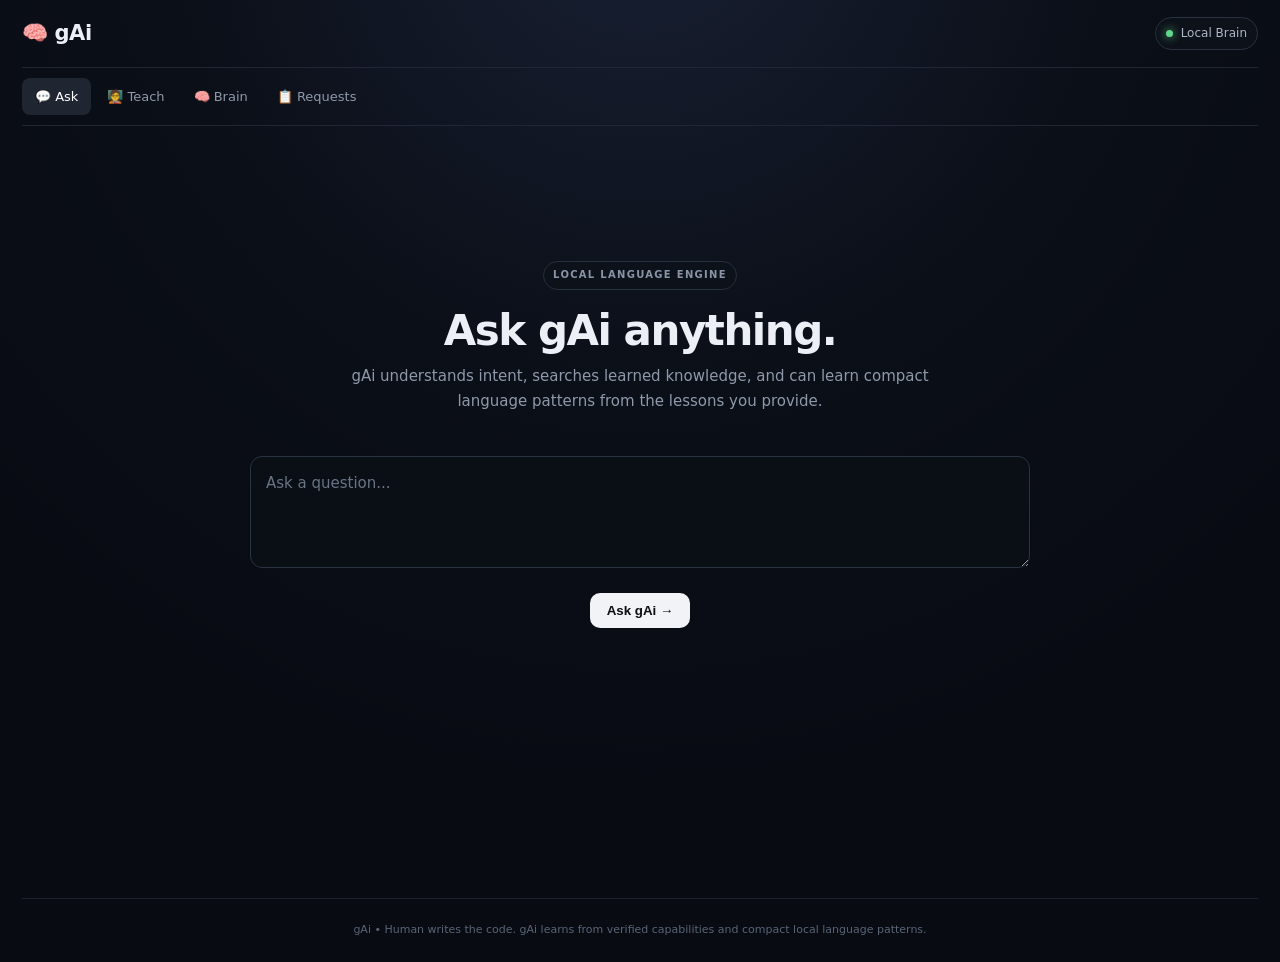
==== index.html @ 26e3d41d "Add Enter-to-send chat interaction" ====
<!doctype html><html lang="en"><head><meta charset="utf-8"><meta name="viewport" content="width=device-width,initial-scale=1"><title>gAi • Growing Brain</title><link rel="stylesheet" href="./style.css"><script src="./brain/intent.js" defer></script><script type="module">import * as TinyLM from './brain/language/tiny_lm.js'; window.gAiTinyLM=TinyLM;</script></head><body><div class="app"><header><div><div class="logo">🧠 gAi</div><div class="sub">Growing Brain • Human-guided AI</div></div><div class="status"><i></i> Local Brain</div></header><nav><button class="active" data-tab="ask">💬 Ask</button><button data-tab="teach">🧑‍🏫 Teach</button><button data-tab="brain">🧠 Brain</button><button data-tab="requests">📋 Requests</button></nav><main><section id="ask" class="tab active"><div class="hero"><span class="eyebrow">LOCAL LANGUAGE ENGINE</span><h1>Ask gAi anything.</h1><p>gAi understands intent, searches learned knowledge, and can learn compact language patterns from the lessons you provide.</p><textarea id="q" placeholder="Ask a question..."></textarea><button class="primary" onclick="ask()">Ask gAi →</button><div id="answer"></div></div></section><section id="teach" class="tab"><div class="panel"><span class="eyebrow">TEACHING</span><h2>Give gAi a new lesson</h2><input id="topic" placeholder="Topic"><textarea id="lesson" placeholder="What are you teaching?"></textarea><button class="primary" onclick="teach()">Add to Brain</button><div id="teachResult"></div></div></section><section id="brain" class="tab"><div class="stats"><div><b id="lessonCount">0</b><span>Lessons</span></div><div><b id="capCount">0</b><span>Capabilities</span></div><div><b id="reqCount">0</b><span>Upgrade requests</span></div></div><div class="columns"><div class="panel"><h2>Knowledge</h2><div id="lessons"></div></div><div class="panel"><h2>Capabilities</h2><div id="caps"></div></div></div></section><section id="requests" class="tab"><div class="panel"><span class="eyebrow">HUMAN IMPLEMENTATION</span><h2>Code Upgrade Requests</h2><p class="muted">When gAi cannot answer, it tells you the capability and exact file path that needs human-written code.</p><div id="reqs"></div></div></section></main><footer>gAi • Human writes the code. gAi learns from verified capabilities and compact local language patterns.</footer></div><script>
const KEY='gAiBrainV1', $=id=>document.getElementById(id), esc=s=>String(s??'').replace(/[&<>"']/g,c=>({'&':'&amp;','<':'&lt;','>':'&gt;','"':'&quot;',"'":'&#39;'}[c]));
const loadBrain=()=>{try{return JSON.parse(localStorage.getItem(KEY))||{lessons:[],capabilities:[],requests:[]}}catch{return{lessons:[],capabilities:[],requests:[]}}};const saveBrain=b=>localStorage.setItem(KEY,JSON.stringify(b));
function browserTime(){const now=new Date();const time=new Intl.DateTimeFormat('en-US',{timeZone:'Asia/Dhaka',hour:'numeric',minute:'2-digit',second:'2-digit',hour12:true}).format(now);const date=new Intl.DateTimeFormat('en-US',{timeZone:'Asia/Dhaka',year:'numeric',month:'long',day:'numeric',weekday:'long'}).format(now);return{time,date}};
function isTimeQuestion(q){return /\b(what time|current time|time is it|tell me the time|clock)\b/i.test(q)||/\b(time now|ekhon kot[ao]|koto baje|koita baje|kotay baje)\b/i.test(q)}
function isDateQuestion(q){return /\b(today'?s date|what date|current date|what day is today|which day is today)\b/i.test(q)}
function tab(n){document.querySelectorAll('.tab').forEach(x=>x.classList.toggle('active',x.id===n));document.querySelectorAll('nav button').forEach(x=>x.classList.toggle('active',x.dataset.tab===n));if(n==='brain'||n==='requests')render()};document.querySelectorAll('nav button').forEach(b=>b.onclick=()=>tab(b.dataset.tab));
function tokenize(s){return s.toLowerCase().replace(/[^\p{L}\p{N}\s]/gu,' ').split(/\s+/).filter(x=>x.length>1)}
function showAnswer(text,confidence,source){$('answer').innerHTML=`<div class="answer"><h3>gAi's answer</h3><p>${esc(text).replace(/\n/g,'<br>')}</p><div class="meta"><span>Confidence ${confidence}%</span><span>Source: ${esc(source)}</span></div></div>`}
function ask(){const q=$('q').value.trim();if(!q)return;if(isTimeQuestion(q)){const t=browserTime();showAnswer(`The current time in Bangladesh is ${t.time}.`,99,'Built-in time capability');$('q').value='';return}if(isDateQuestion(q)){const t=browserTime();showAnswer(`Today is ${t.date}.`,99,'Built-in date capability');$('q').value='';return}const detected=typeof detectIntent==='function'?detectIntent(q):{name:'UNKNOWN',score:0};if(detected.name!=='UNKNOWN'&&detected.score>=0.5){const reply=intentResponse(detected.name);if(reply){showAnswer(reply,Math.min(99,Math.round(75+detected.score*24)),'Intent: '+detected.name);$('q').value='';return}}const b=loadBrain(),words=tokenize(q);let scored=b.lessons.map(l=>{const t=tokenize(l.topic+' '+l.content);const hit=words.filter(w=>t.includes(w)).length;return{l,score:words.length?hit/words.length:0}}).sort((a,z)=>z.score-a.score),best=scored[0];if(best&&best.score>=.35){showAnswer(best.l.content,Math.min(95,Math.max(35,Math.round(best.score*100))),best.l.topic);$('q').value='';return}const generated=window.gAiTinyLM?.generate(q,24)||'';if(generated&&generated.split(/\s+/).length>=3){showAnswer(generated.charAt(0).toUpperCase()+generated.slice(1)+(generated.endsWith('.')?'':'.'),25,'Tiny local language model');$('q').value='';return}const topic=words.slice(0,5).join('_')||'new_capability';const slug=topic.replace(/[^a-z0-9_]/g,'_')||'new_capability';const target=`brain/modules/${slug}.py`;let req=b.requests.find(r=>r.target===target);if(!req){req={id:'REQ-'+String(b.requests.length+1).padStart(3,'0'),target,capability:`${slug}_capability`,question:q,status:'WAITING_FOR_HUMAN_CODE',created:new Date().toISOString()};b.requests.push(req);saveBrain(b)}$('answer').innerHTML=`<div class="answer"><h3>gAi's answer</h3><p>I cannot answer reliably from my current learned knowledge.</p><div class="meta"><span>Confidence 5%</span><span>Known: none</span></div><div class="warning"><b>⚠ Capability needed</b><br>${esc(req.capability)}</div><div class="request"><b>📁 Upload/code this file on GitHub:</b><p><code>${esc(target)}</code></p><small>gAi does not write the implementation code. You provide it.</small></div></div>`;render()}
function teach(){const topic=$('topic').value.trim(),content=$('lesson').value.trim();if(!topic||!content)return;const b=loadBrain();b.lessons.push({topic,content,created:new Date().toISOString()});if(!b.capabilities.some(x=>x.name===topic.toLowerCase().replace(/\s+/g,'_')))b.capabilities.push({name:topic.toLowerCase().replace(/\s+/g,'_'),status:'LEARNED',description:'Learned from a human lesson.'});saveBrain(b);if(window.gAiTinyLM){window.gAiTinyLM.train(`${topic}. ${content}`)}$('teachResult').textContent='✓ Lesson added to the local brain and language model.';$('topic').value='';$('lesson').value='';render()}
function render(){const b=loadBrain();$('lessonCount').textContent=b.lessons.length;$('capCount').textContent=b.capabilities.length;$('reqCount').textContent=b.requests.length;$('lessons').innerHTML=b.lessons.length?b.lessons.slice().reverse().map(x=>`<article><b>${esc(x.topic)}</b><p>${esc(x.content)}</p></article>`).join(''):'<p class="muted">No lessons yet.</p>';$('caps').innerHTML=b.capabilities.length?b.capabilities.map(x=>`<article><b>${esc(x.name)}</b> <span class="badge">${esc(x.status)}</span><p>${esc(x.description)}</p></article>`).join(''):'<p class="muted">No capabilities yet.</p>';$('reqs').innerHTML=b.requests.length?b.requests.slice().reverse().map(x=>`<article class="request"><div><b>📝 ${esc(x.id)}</b><p>Capability: ${esc(x.capability)}</p><p>File: <code>${esc(x.target)}</code></p><p>Question: ${esc(x.question)}</p></div><span>${esc(x.status)}</span></article>`).join(''):'<p class="muted">No upgrade requests yet.'}
$('q').addEventListener('keydown',e=>{if(e.key==='Enter'&&!e.shiftKey){e.preventDefault();ask()}});render();
</script></body></html>
---- style.css ----
*{box-sizing:border-box}html{height:100%;background:#080b12}body{margin:0;min-height:100%;background:radial-gradient(circle at 50% -10%,#182033 0,#0b0f18 38%,#080b12 72%);color:#eceff5;font:15px/1.65 Inter,ui-sans-serif,system-ui,-apple-system,BlinkMacSystemFont,"Segoe UI",sans-serif}.app{min-height:100vh;max-width:1280px;margin:auto;padding:0 22px}header{height:68px;display:flex;justify-content:space-between;align-items:center;border-bottom:1px solid #202633}.logo{font-size:21px;font-weight:750;letter-spacing:-.02em}.sub{display:none}.status{display:flex;align-items:center;gap:8px;color:#aeb7c7;font-size:12px;padding:6px 10px;border:1px solid #293140;border-radius:999px;background:#0d1119}.status i{width:7px;height:7px;background:#61d78b;border-radius:50%;box-shadow:0 0 10px #61d78b}.status i{display:block}nav{display:flex;gap:3px;padding:10px 0;margin:0;border-bottom:1px solid #202633}nav button{background:transparent;border:0;color:#8f99aa;border-radius:8px;padding:8px 13px;cursor:pointer;font:inherit;font-size:13px;transition:.18s}nav button:hover{background:#151a24;color:#e7ebf2}nav button.active{background:#202631;color:#fff}.tab{display:none}.tab.active{display:block}main{min-height:calc(100vh - 128px)}.hero{max-width:820px;margin:0 auto;padding:15vh 20px 70px;text-align:center;min-height:620px}.eyebrow{display:inline-flex;align-items:center;padding:5px 9px;border:1px solid #27303e;border-radius:999px;color:#8994a7;font-size:10px;letter-spacing:.13em;font-weight:700;background:#0d1119}.hero h1{font-size:42px;line-height:1.1;letter-spacing:-.035em;margin:18px 0 10px}.hero>p{max-width:620px;margin:0 auto 32px;color:#8f99aa}.hero textarea{min-height:112px;text-align:left}.hero .primary{display:block;margin:8px auto 0}.panel{background:#0d121b;border:1px solid #232b38;border-radius:14px;padding:25px;margin:28px auto;max-width:1050px}.panel h2{margin:7px 0;font-size:24px;letter-spacing:-.02em}.panel textarea{min-height:150px}textarea,input{width:100%;background:#0a0e15;border:1px solid #2a3341;border-radius:12px;color:#f5f7fb;padding:14px 15px;margin:10px 0;font:inherit;outline:none;transition:border-color .18s,box-shadow .18s;resize:vertical}textarea::placeholder,input::placeholder{color:#697486}textarea:focus,input:focus{border-color:#697991;box-shadow:0 0 0 3px #64748d18}.primary{background:#f1f3f6;color:#0b0e13;border:0;border-radius:10px;padding:10px 17px;font-weight:700;cursor:pointer;transition:.18s}.primary:hover{background:#fff;transform:translateY(-1px)}.answer{margin:34px auto 0;max-width:760px;text-align:left;border:1px solid #242c38;background:#0d121b;border-radius:14px;padding:20px 22px}.answer h3{margin:0 0 10px;font-size:14px;color:#dce2eb}.answer p{color:#d6dce6;margin:8px 0 16px}.meta{display:flex;gap:7px;flex-wrap:wrap;color:#8d98a9;font-size:12px}.meta span,.badge{padding:4px 8px;border:1px solid #2a3340;border-radius:999px;background:#101620}.warning{margin-top:14px;padding:13px;border:1px solid #51472b;border-radius:10px;color:#dfcf9a;background:#17140c}.request{margin-top:12px;padding:14px;border:1px solid #2b3544;border-radius:10px;background:#0a0f17}.request code,code{font-family:"SFMono-Regular",Consolas,monospace;color:#c7d0dd}.muted{color:#7e899a}.stats{display:grid;grid-template-columns:repeat(3,1fr);gap:12px;margin:28px auto 16px;max-width:1050px}.stats div{background:#0d121b;border:1px solid #232b38;border-radius:13px;padding:17px}.stats b{display:block;font-size:27px}.stats span{color:#7e899a;font-size:12px}.columns{display:grid;grid-template-columns:1fr 1fr;gap:14px;max-width:1050px;margin:auto}.columns .panel{margin:0}article{border:1px solid #222b38;background:#0a0f17;border-radius:10px;padding:13px;margin:8px 0}article p{margin:4px 0;color:#8e99aa}.request{display:flex;justify-content:space-between;gap:12px;align-items:center}footer{text-align:center;padding:22px 4px;color:#596577;font-size:11px;border-top:1px solid #1b222d}@media(max-width:700px){.app{padding:0 12px}.hero{padding:11vh 8px 50px}.hero h1{font-size:34px}.columns,.stats{grid-template-columns:1fr}.request{align-items:flex-start;flex-direction:column}nav{overflow:auto}.panel{padding:19px}}
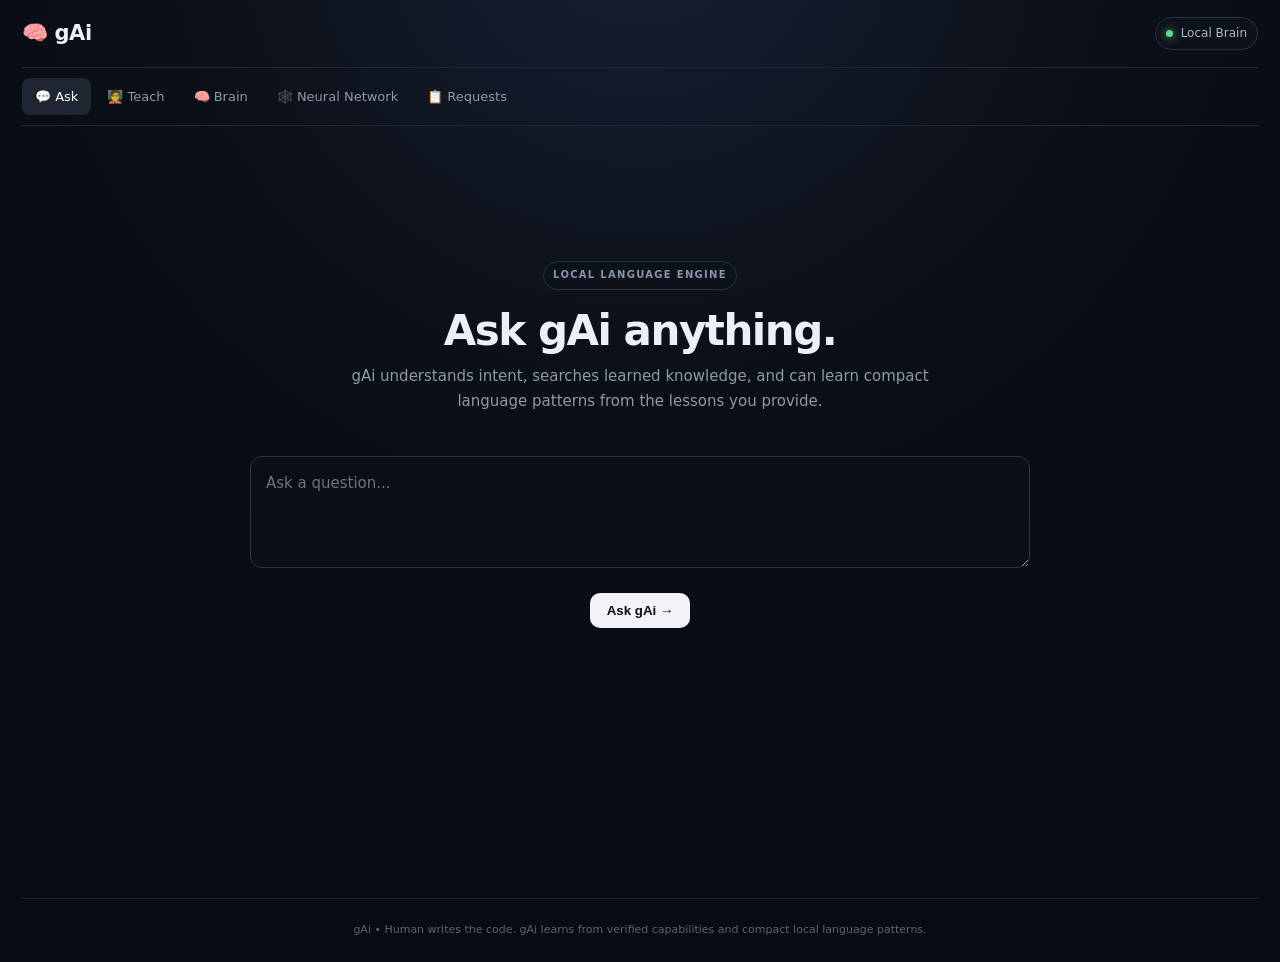
==== commit 32cf14f9: "Add interactive neural network visualization to gAi" ====
--- a/index.html
+++ b/index.html
@@ -1,14 +1,20 @@
-<!doctype html><html lang="en"><head><meta charset="utf-8"><meta name="viewport" content="width=device-width,initial-scale=1"><title>gAi • Growing Brain</title><link rel="stylesheet" href="./style.css"><script src="./brain/intent.js" defer></script><script type="module">import * as TinyLM from './brain/language/tiny_lm.js'; window.gAiTinyLM=TinyLM;</script></head><body><div class="app"><header><div><div class="logo">🧠 gAi</div><div class="sub">Growing Brain • Human-guided AI</div></div><div class="status"><i></i> Local Brain</div></header><nav><button class="active" data-tab="ask">💬 Ask</button><button data-tab="teach">🧑‍🏫 Teach</button><button data-tab="brain">🧠 Brain</button><button data-tab="requests">📋 Requests</button></nav><main><section id="ask" class="tab active"><div class="hero"><span class="eyebrow">LOCAL LANGUAGE ENGINE</span><h1>Ask gAi anything.</h1><p>gAi understands intent, searches learned knowledge, and can learn compact language patterns from the lessons you provide.</p><textarea id="q" placeholder="Ask a question..."></textarea><button class="primary" onclick="ask()">Ask gAi →</button><div id="answer"></div></div></section><section id="teach" class="tab"><div class="panel"><span class="eyebrow">TEACHING</span><h2>Give gAi a new lesson</h2><input id="topic" placeholder="Topic"><textarea id="lesson" placeholder="What are you teaching?"></textarea><button class="primary" onclick="teach()">Add to Brain</button><div id="teachResult"></div></div></section><section id="brain" class="tab"><div class="stats"><div><b id="lessonCount">0</b><span>Lessons</span></div><div><b id="capCount">0</b><span>Capabilities</span></div><div><b id="reqCount">0</b><span>Upgrade requests</span></div></div><div class="columns"><div class="panel"><h2>Knowledge</h2><div id="lessons"></div></div><div class="panel"><h2>Capabilities</h2><div id="caps"></div></div></div></section><section id="requests" class="tab"><div class="panel"><span class="eyebrow">HUMAN IMPLEMENTATION</span><h2>Code Upgrade Requests</h2><p class="muted">When gAi cannot answer, it tells you the capability and exact file path that needs human-written code.</p><div id="reqs"></div></div></section></main><footer>gAi • Human writes the code. gAi learns from verified capabilities and compact local language patterns.</footer></div><script>
+<!doctype html><html lang="en"><head><meta charset="utf-8"><meta name="viewport" content="width=device-width,initial-scale=1"><title>gAi • Growing Brain</title><link rel="stylesheet" href="./style.css"><script src="./brain/intent.js" defer></script><script type="module">import * as TinyLM from './brain/language/tiny_lm.js'; window.gAiTinyLM=TinyLM;</script></head><body><div class="app"><header><div><div class="logo">🧠 gAi</div><div class="sub">Growing Brain • Human-guided AI</div></div><div class="status"><i></i> Local Brain</div></header><nav><button class="active" data-tab="ask">💬 Ask</button><button data-tab="teach">🧑‍🏫 Teach</button><button data-tab="brain">🧠 Brain</button><button data-tab="neural">🕸️ Neural Network</button><button data-tab="requests">📋 Requests</button></nav><main><section id="ask" class="tab active"><div class="hero"><span class="eyebrow">LOCAL LANGUAGE ENGINE</span><h1>Ask gAi anything.</h1><p>gAi understands intent, searches learned knowledge, and can learn compact language patterns from the lessons you provide.</p><textarea id="q" placeholder="Ask a question..."></textarea><button class="primary" onclick="ask()">Ask gAi →</button><div id="answer"></div></div></section><section id="teach" class="tab"><div class="panel"><span class="eyebrow">TEACHING</span><h2>Give gAi a new lesson</h2><input id="topic" placeholder="Topic"><textarea id="lesson" placeholder="What are you teaching?"></textarea><button class="primary" onclick="teach()">Add to Brain</button><div id="teachResult"></div></div></section><section id="brain" class="tab"><div class="stats"><div><b id="lessonCount">0</b><span>Lessons</span></div><div><b id="capCount">0</b><span>Capabilities</span></div><div><b id="reqCount">0</b><span>Upgrade requests</span></div></div><div class="columns"><div class="panel"><h2>Knowledge</h2><div id="lessons"></div></div><div class="panel"><h2>Capabilities</h2><div id="caps"></div></div></div></section><section id="neural" class="tab"><div class="panel neural-panel"><span class="eyebrow">NEURAL CORE</span><h2>gAi Neural Network</h2><p class="muted">Live visualization of the multilayer perceptron implemented in <code>brain/neural_network.py</code>. The network is configurable as Input → Hidden → Output. The repository tests exercise a 2 → 4 → 1 network.</p><div class="neural-toolbar"><span>Architecture <b>2 → 4 → 1</b></span><span>Activation <b>Sigmoid</b></span><button class="primary" onclick="randomizeNeural()">⚡ Fire neurons</button></div><div class="neural-wrap"><svg id="neuralSvg" viewBox="0 0 900 500" role="img" aria-label="gAi neural network visualization"></svg></div><div id="neuralInfo" class="neural-info">Click “Fire neurons” to propagate a sample signal through the network.</div></div></section><section id="requests" class="tab"><div class="panel"><span class="eyebrow">HUMAN IMPLEMENTATION</span><h2>Code Upgrade Requests</h2><p class="muted">When gAi cannot answer, it tells you the capability and exact file path that needs human-written code.</p><div id="reqs"></div></div></section></main><footer>gAi • Human writes the code. gAi learns from verified capabilities and compact local language patterns.</footer></div><script>
 const KEY='gAiBrainV1', $=id=>document.getElementById(id), esc=s=>String(s??'').replace(/[&<>"']/g,c=>({'&':'&amp;','<':'&lt;','>':'&gt;','"':'&quot;',"'":'&#39;'}[c]));
 const loadBrain=()=>{try{return JSON.parse(localStorage.getItem(KEY))||{lessons:[],capabilities:[],requests:[]}}catch{return{lessons:[],capabilities:[],requests:[]}}};const saveBrain=b=>localStorage.setItem(KEY,JSON.stringify(b));
 function browserTime(){const now=new Date();const time=new Intl.DateTimeFormat('en-US',{timeZone:'Asia/Dhaka',hour:'numeric',minute:'2-digit',second:'2-digit',hour12:true}).format(now);const date=new Intl.DateTimeFormat('en-US',{timeZone:'Asia/Dhaka',year:'numeric',month:'long',day:'numeric',weekday:'long'}).format(now);return{time,date}};
 function isTimeQuestion(q){return /\b(what time|current time|time is it|tell me the time|clock)\b/i.test(q)||/\b(time now|ekhon kot[ao]|koto baje|koita baje|kotay baje)\b/i.test(q)}
 function isDateQuestion(q){return /\b(today'?s date|what date|current date|what day is today|which day is today)\b/i.test(q)}
-function tab(n){document.querySelectorAll('.tab').forEach(x=>x.classList.toggle('active',x.id===n));document.querySelectorAll('nav button').forEach(x=>x.classList.toggle('active',x.dataset.tab===n));if(n==='brain'||n==='requests')render()};document.querySelectorAll('nav button').forEach(b=>b.onclick=()=>tab(b.dataset.tab));
+function tab(n){document.querySelectorAll('.tab').forEach(x=>x.classList.toggle('active',x.id===n));document.querySelectorAll('nav button').forEach(x=>x.classList.toggle('active',x.dataset.tab===n));if(n==='brain'||n==='requests')render();if(n==='neural')renderNeural()};document.querySelectorAll('nav button').forEach(b=>b.onclick=()=>tab(b.dataset.tab));
 function tokenize(s){return s.toLowerCase().replace(/[^\p{L}\p{N}\s]/gu,' ').split(/\s+/).filter(x=>x.length>1)}
 function showAnswer(text,confidence,source){$('answer').innerHTML=`<div class="answer"><h3>gAi's answer</h3><p>${esc(text).replace(/\n/g,'<br>')}</p><div class="meta"><span>Confidence ${confidence}%</span><span>Source: ${esc(source)}</span></div></div>`}
 function ask(){const q=$('q').value.trim();if(!q)return;if(isTimeQuestion(q)){const t=browserTime();showAnswer(`The current time in Bangladesh is ${t.time}.`,99,'Built-in time capability');$('q').value='';return}if(isDateQuestion(q)){const t=browserTime();showAnswer(`Today is ${t.date}.`,99,'Built-in date capability');$('q').value='';return}const detected=typeof detectIntent==='function'?detectIntent(q):{name:'UNKNOWN',score:0};if(detected.name!=='UNKNOWN'&&detected.score>=0.5){const reply=intentResponse(detected.name);if(reply){showAnswer(reply,Math.min(99,Math.round(75+detected.score*24)),'Intent: '+detected.name);$('q').value='';return}}const b=loadBrain(),words=tokenize(q);let scored=b.lessons.map(l=>{const t=tokenize(l.topic+' '+l.content);const hit=words.filter(w=>t.includes(w)).length;return{l,score:words.length?hit/words.length:0}}).sort((a,z)=>z.score-a.score),best=scored[0];if(best&&best.score>=.35){showAnswer(best.l.content,Math.min(95,Math.max(35,Math.round(best.score*100))),best.l.topic);$('q').value='';return}const generated=window.gAiTinyLM?.generate(q,24)||'';if(generated&&generated.split(/\s+/).length>=3){showAnswer(generated.charAt(0).toUpperCase()+generated.slice(1)+(generated.endsWith('.')?'':'.'),25,'Tiny local language model');$('q').value='';return}const topic=words.slice(0,5).join('_')||'new_capability';const slug=topic.replace(/[^a-z0-9_]/g,'_')||'new_capability';const target=`brain/modules/${slug}.py`;let req=b.requests.find(r=>r.target===target);if(!req){req={id:'REQ-'+String(b.requests.length+1).padStart(3,'0'),target,capability:`${slug}_capability`,question:q,status:'WAITING_FOR_HUMAN_CODE',created:new Date().toISOString()};b.requests.push(req);saveBrain(b)}$('answer').innerHTML=`<div class="answer"><h3>gAi's answer</h3><p>I cannot answer reliably from my current learned knowledge.</p><div class="meta"><span>Confidence 5%</span><span>Known: none</span></div><div class="warning"><b>⚠ Capability needed</b><br>${esc(req.capability)}</div><div class="request"><b>📁 Upload/code this file on GitHub:</b><p><code>${esc(target)}</code></p><small>gAi does not write the implementation code. You provide it.</small></div></div>`;render()}
 function teach(){const topic=$('topic').value.trim(),content=$('lesson').value.trim();if(!topic||!content)return;const b=loadBrain();b.lessons.push({topic,content,created:new Date().toISOString()});if(!b.capabilities.some(x=>x.name===topic.toLowerCase().replace(/\s+/g,'_')))b.capabilities.push({name:topic.toLowerCase().replace(/\s+/g,'_'),status:'LEARNED',description:'Learned from a human lesson.'});saveBrain(b);if(window.gAiTinyLM){window.gAiTinyLM.train(`${topic}. ${content}`)}$('teachResult').textContent='✓ Lesson added to the local brain and language model.';$('topic').value='';$('lesson').value='';render()}
 function render(){const b=loadBrain();$('lessonCount').textContent=b.lessons.length;$('capCount').textContent=b.capabilities.length;$('reqCount').textContent=b.requests.length;$('lessons').innerHTML=b.lessons.length?b.lessons.slice().reverse().map(x=>`<article><b>${esc(x.topic)}</b><p>${esc(x.content)}</p></article>`).join(''):'<p class="muted">No lessons yet.</p>';$('caps').innerHTML=b.capabilities.length?b.capabilities.map(x=>`<article><b>${esc(x.name)}</b> <span class="badge">${esc(x.status)}</span><p>${esc(x.description)}</p></article>`).join(''):'<p class="muted">No capabilities yet.</p>';$('reqs').innerHTML=b.requests.length?b.requests.slice().reverse().map(x=>`<article class="request"><div><b>📝 ${esc(x.id)}</b><p>Capability: ${esc(x.capability)}</p><p>File: <code>${esc(x.target)}</code></p><p>Question: ${esc(x.question)}</p></div><span>${esc(x.status)}</span></article>`).join(''):'<p class="muted">No upgrade requests yet.'}
+const neuralNodes={input:[{x:150,y:180},{x:150,y:320}],hidden:[{x:450,y:80},{x:450,y:190},{x:450,y:300},{x:450,y:410}],output:[{x:750,y:250}]};
+function sigmoid(x){return 1/(1+Math.exp(-x))}
+function renderNeural(values=null){const svg=$('neuralSvg');if(!svg)return;const ns='http://www.w3.org/2000/svg';svg.innerHTML='';const inputVals=values?.input||[0.8,0.35],hiddenVals=values?.hidden||[0.5,0.5,0.5,0.5],outVal=values?.output?.[0]??0.5;const add=(tag,attrs,text='')=>{const e=document.createElementNS(ns,tag);Object.entries(attrs).forEach(([k,v])=>e.setAttribute(k,v));if(text)e.textContent=text;svg.appendChild(e);return e};
+for(const a of neuralNodes.input)for(const b of neuralNodes.hidden){const w=(Math.random()*2-1).toFixed(2);add('line',{x1:a.x+18,y1:a.y,x2:b.x-18,y2:b.y,class:'neural-edge',opacity:.18+Math.abs(w)*.35,'stroke-width':1+Math.abs(w)*2})}for(const a of neuralNodes.hidden)for(const b of neuralNodes.output){const w=(Math.random()*2-1).toFixed(2);add('line',{x1:a.x+18,y1:a.y,x2:b.x-18,y2:b.y,class:'neural-edge',opacity:.2+Math.abs(w)*.4,'stroke-width':1+Math.abs(w)*2})}
+[['input',inputVals],['hidden',hiddenVals],['output',[outVal]]].forEach(([layer,vals])=>{neuralNodes[layer].forEach((p,i)=>{const v=Math.max(0,Math.min(1,vals[i]??0));add('circle',{cx:p.x,cy:p.y,r:18,class:'neural-node',opacity:.3+v*.7});add('text',{x:p.x,y:p.y+5,'text-anchor':'middle',class:'neural-value'},v.toFixed(2))})});[['INPUT',150,470],['HIDDEN',450,470],['OUTPUT',750,470]].forEach(x=>add('text',{x:x[1],y:x[2],'text-anchor':'middle',class:'neural-label'},x[0]));}
+function randomizeNeural(){const input=[Math.random(),Math.random()];const hidden=input.map((v,i)=>sigmoid((i%2?1:-1)*v+(Math.random()-.5))).concat([sigmoid(Math.random()*2-1),sigmoid(Math.random()*2-1)]);const output=[sigmoid(hidden.reduce((a,v)=>a+v,0)/4*2-1)];renderNeural({input,hidden,output});$('neuralInfo').innerHTML=`Signal propagated: <b>${input.map(v=>v.toFixed(2)).join(' , ')}</b> → hidden activations <b>${hidden.map(v=>v.toFixed(2)).join(' , ')}</b> → output <b>${output[0].toFixed(2)}</b>`}
 $('q').addEventListener('keydown',e=>{if(e.key==='Enter'&&!e.shiftKey){e.preventDefault();ask()}});render();
 </script></body></html>
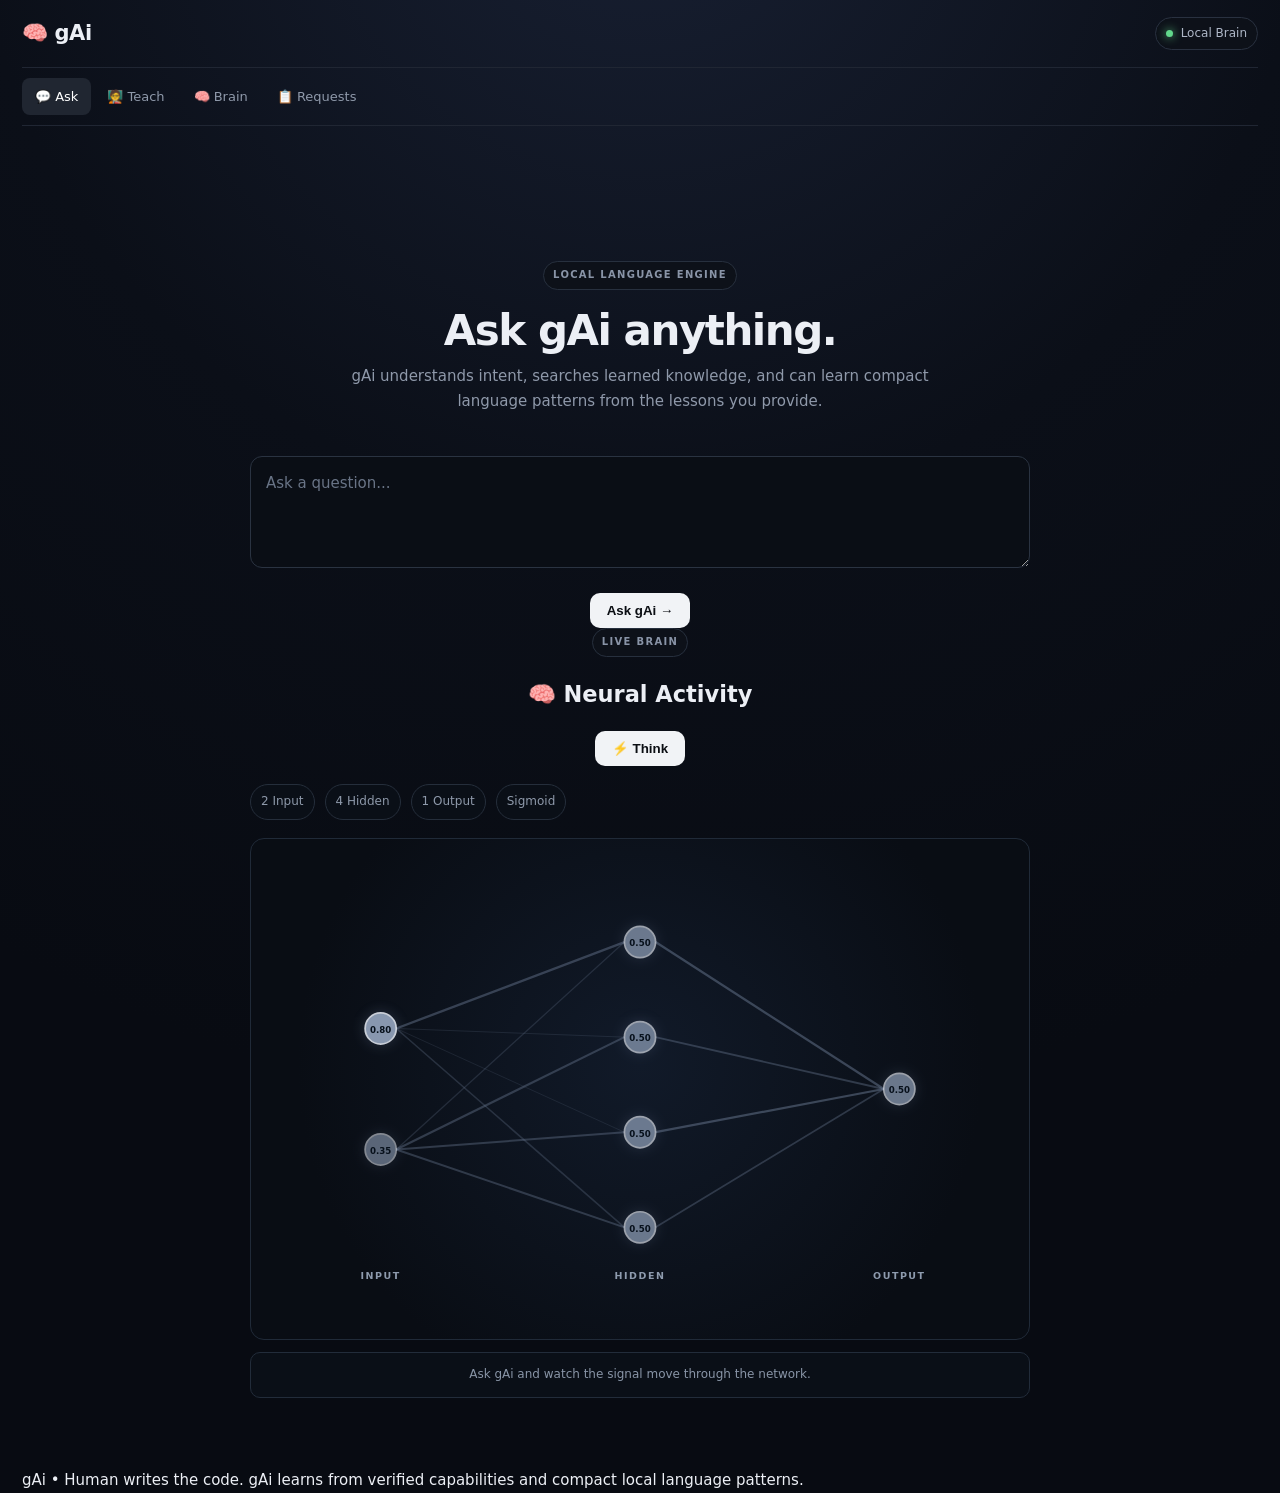
==== commit 862fe229: "Move neural network visualization into Ask chat view" ====
--- a/index.html
+++ b/index.html
@@ -1,20 +1,16 @@
-<!doctype html><html lang="en"><head><meta charset="utf-8"><meta name="viewport" content="width=device-width,initial-scale=1"><title>gAi • Growing Brain</title><link rel="stylesheet" href="./style.css"><script src="./brain/intent.js" defer></script><script type="module">import * as TinyLM from './brain/language/tiny_lm.js'; window.gAiTinyLM=TinyLM;</script></head><body><div class="app"><header><div><div class="logo">🧠 gAi</div><div class="sub">Growing Brain • Human-guided AI</div></div><div class="status"><i></i> Local Brain</div></header><nav><button class="active" data-tab="ask">💬 Ask</button><button data-tab="teach">🧑‍🏫 Teach</button><button data-tab="brain">🧠 Brain</button><button data-tab="neural">🕸️ Neural Network</button><button data-tab="requests">📋 Requests</button></nav><main><section id="ask" class="tab active"><div class="hero"><span class="eyebrow">LOCAL LANGUAGE ENGINE</span><h1>Ask gAi anything.</h1><p>gAi understands intent, searches learned knowledge, and can learn compact language patterns from the lessons you provide.</p><textarea id="q" placeholder="Ask a question..."></textarea><button class="primary" onclick="ask()">Ask gAi →</button><div id="answer"></div></div></section><section id="teach" class="tab"><div class="panel"><span class="eyebrow">TEACHING</span><h2>Give gAi a new lesson</h2><input id="topic" placeholder="Topic"><textarea id="lesson" placeholder="What are you teaching?"></textarea><button class="primary" onclick="teach()">Add to Brain</button><div id="teachResult"></div></div></section><section id="brain" class="tab"><div class="stats"><div><b id="lessonCount">0</b><span>Lessons</span></div><div><b id="capCount">0</b><span>Capabilities</span></div><div><b id="reqCount">0</b><span>Upgrade requests</span></div></div><div class="columns"><div class="panel"><h2>Knowledge</h2><div id="lessons"></div></div><div class="panel"><h2>Capabilities</h2><div id="caps"></div></div></div></section><section id="neural" class="tab"><div class="panel neural-panel"><span class="eyebrow">NEURAL CORE</span><h2>gAi Neural Network</h2><p class="muted">Live visualization of the multilayer perceptron implemented in <code>brain/neural_network.py</code>. The network is configurable as Input → Hidden → Output. The repository tests exercise a 2 → 4 → 1 network.</p><div class="neural-toolbar"><span>Architecture <b>2 → 4 → 1</b></span><span>Activation <b>Sigmoid</b></span><button class="primary" onclick="randomizeNeural()">⚡ Fire neurons</button></div><div class="neural-wrap"><svg id="neuralSvg" viewBox="0 0 900 500" role="img" aria-label="gAi neural network visualization"></svg></div><div id="neuralInfo" class="neural-info">Click “Fire neurons” to propagate a sample signal through the network.</div></div></section><section id="requests" class="tab"><div class="panel"><span class="eyebrow">HUMAN IMPLEMENTATION</span><h2>Code Upgrade Requests</h2><p class="muted">When gAi cannot answer, it tells you the capability and exact file path that needs human-written code.</p><div id="reqs"></div></div></section></main><footer>gAi • Human writes the code. gAi learns from verified capabilities and compact local language patterns.</footer></div><script>
+<!doctype html><html lang="en"><head><meta charset="utf-8"><meta name="viewport" content="width=device-width,initial-scale=1"><title>gAi • Growing Brain</title><link rel="stylesheet" href="./style.css"><script src="./brain/intent.js" defer></script><script type="module">import * as TinyLM from './brain/language/tiny_lm.js'; window.gAiTinyLM=TinyLM;</script></head><body><div class="app"><header><div><div class="logo">🧠 gAi</div><div class="sub">Growing Brain • Human-guided AI</div></div><div class="status"><i></i> Local Brain</div></header><nav><button class="active" data-tab="ask">💬 Ask</button><button data-tab="teach">🧑‍🏫 Teach</button><button data-tab="brain">🧠 Brain</button><button data-tab="requests">📋 Requests</button></nav><main><section id="ask" class="tab active"><div class="hero"><span class="eyebrow">LOCAL LANGUAGE ENGINE</span><h1>Ask gAi anything.</h1><p>gAi understands intent, searches learned knowledge, and can learn compact language patterns from the lessons you provide.</p><textarea id="q" placeholder="Ask a question..."></textarea><button class="primary" onclick="ask()">Ask gAi →</button><div id="answer"></div><div class="chat-neural"><div class="chat-neural-head"><div><span class="eyebrow">LIVE BRAIN</span><h2>🧠 Neural Activity</h2></div><button class="primary mini" onclick="randomizeNeural()">⚡ Think</button></div><div class="neural-toolbar"><span>2 Input</span><span>4 Hidden</span><span>1 Output</span><span>Sigmoid</span></div><div class="neural-wrap"><svg id="neuralSvg" viewBox="0 0 900 500" role="img" aria-label="gAi neural network visualization"></svg></div><div id="neuralInfo" class="neural-info">Ask gAi and watch the signal move through the network.</div></div></div></section><section id="teach" class="tab"><div class="panel"><span class="eyebrow">TEACHING</span><h2>Give gAi a new lesson</h2><input id="topic" placeholder="Topic"><textarea id="lesson" placeholder="What are you teaching?"></textarea><button class="primary" onclick="teach()">Add to Brain</button><div id="teachResult"></div></div></section><section id="brain" class="tab"><div class="stats"><div><b id="lessonCount">0</b><span>Lessons</span></div><div><b id="capCount">0</b><span>Capabilities</span></div><div><b id="reqCount">0</b><span>Upgrade requests</span></div></div><div class="columns"><div class="panel"><h2>Knowledge</h2><div id="lessons"></div></div><div class="panel"><h2>Capabilities</h2><div id="caps"></div></div></div></section><section id="requests" class="tab"><div class="panel"><span class="eyebrow">HUMAN IMPLEMENTATION</span><h2>Code Upgrade Requests</h2><p class="muted">When gAi cannot answer, it tells you the capability and exact file path that needs human-written code.</p><div id="reqs"></div></div></section></main><footer>gAi • Human writes the code. gAi learns from verified capabilities and compact local language patterns.</footer></div><script>
 const KEY='gAiBrainV1', $=id=>document.getElementById(id), esc=s=>String(s??'').replace(/[&<>"']/g,c=>({'&':'&amp;','<':'&lt;','>':'&gt;','"':'&quot;',"'":'&#39;'}[c]));
 const loadBrain=()=>{try{return JSON.parse(localStorage.getItem(KEY))||{lessons:[],capabilities:[],requests:[]}}catch{return{lessons:[],capabilities:[],requests:[]}}};const saveBrain=b=>localStorage.setItem(KEY,JSON.stringify(b));
 function browserTime(){const now=new Date();const time=new Intl.DateTimeFormat('en-US',{timeZone:'Asia/Dhaka',hour:'numeric',minute:'2-digit',second:'2-digit',hour12:true}).format(now);const date=new Intl.DateTimeFormat('en-US',{timeZone:'Asia/Dhaka',year:'numeric',month:'long',day:'numeric',weekday:'long'}).format(now);return{time,date}};
-function isTimeQuestion(q){return /\b(what time|current time|time is it|tell me the time|clock)\b/i.test(q)||/\b(time now|ekhon kot[ao]|koto baje|koita baje|kotay baje)\b/i.test(q)}
-function isDateQuestion(q){return /\b(today'?s date|what date|current date|what day is today|which day is today)\b/i.test(q)}
-function tab(n){document.querySelectorAll('.tab').forEach(x=>x.classList.toggle('active',x.id===n));document.querySelectorAll('nav button').forEach(x=>x.classList.toggle('active',x.dataset.tab===n));if(n==='brain'||n==='requests')render();if(n==='neural')renderNeural()};document.querySelectorAll('nav button').forEach(b=>b.onclick=()=>tab(b.dataset.tab));
+function isTimeQuestion(q){return /\b(what time|current time|time is it|tell me the time|clock)\b/i.test(q)||/\b(time now|ekhon kot[ao]|koto baje|koita baje|kotay baje)\b/i.test(q)}function isDateQuestion(q){return /\b(today'?s date|what date|current date|what day is today|which day is today)\b/i.test(q)}
+function tab(n){document.querySelectorAll('.tab').forEach(x=>x.classList.toggle('active',x.id===n));document.querySelectorAll('nav button').forEach(x=>x.classList.toggle('active',x.dataset.tab===n));if(n==='brain'||n==='requests')render()};document.querySelectorAll('nav button').forEach(b=>b.onclick=()=>tab(b.dataset.tab));
 function tokenize(s){return s.toLowerCase().replace(/[^\p{L}\p{N}\s]/gu,' ').split(/\s+/).filter(x=>x.length>1)}
-function showAnswer(text,confidence,source){$('answer').innerHTML=`<div class="answer"><h3>gAi's answer</h3><p>${esc(text).replace(/\n/g,'<br>')}</p><div class="meta"><span>Confidence ${confidence}%</span><span>Source: ${esc(source)}</span></div></div>`}
-function ask(){const q=$('q').value.trim();if(!q)return;if(isTimeQuestion(q)){const t=browserTime();showAnswer(`The current time in Bangladesh is ${t.time}.`,99,'Built-in time capability');$('q').value='';return}if(isDateQuestion(q)){const t=browserTime();showAnswer(`Today is ${t.date}.`,99,'Built-in date capability');$('q').value='';return}const detected=typeof detectIntent==='function'?detectIntent(q):{name:'UNKNOWN',score:0};if(detected.name!=='UNKNOWN'&&detected.score>=0.5){const reply=intentResponse(detected.name);if(reply){showAnswer(reply,Math.min(99,Math.round(75+detected.score*24)),'Intent: '+detected.name);$('q').value='';return}}const b=loadBrain(),words=tokenize(q);let scored=b.lessons.map(l=>{const t=tokenize(l.topic+' '+l.content);const hit=words.filter(w=>t.includes(w)).length;return{l,score:words.length?hit/words.length:0}}).sort((a,z)=>z.score-a.score),best=scored[0];if(best&&best.score>=.35){showAnswer(best.l.content,Math.min(95,Math.max(35,Math.round(best.score*100))),best.l.topic);$('q').value='';return}const generated=window.gAiTinyLM?.generate(q,24)||'';if(generated&&generated.split(/\s+/).length>=3){showAnswer(generated.charAt(0).toUpperCase()+generated.slice(1)+(generated.endsWith('.')?'':'.'),25,'Tiny local language model');$('q').value='';return}const topic=words.slice(0,5).join('_')||'new_capability';const slug=topic.replace(/[^a-z0-9_]/g,'_')||'new_capability';const target=`brain/modules/${slug}.py`;let req=b.requests.find(r=>r.target===target);if(!req){req={id:'REQ-'+String(b.requests.length+1).padStart(3,'0'),target,capability:`${slug}_capability`,question:q,status:'WAITING_FOR_HUMAN_CODE',created:new Date().toISOString()};b.requests.push(req);saveBrain(b)}$('answer').innerHTML=`<div class="answer"><h3>gAi's answer</h3><p>I cannot answer reliably from my current learned knowledge.</p><div class="meta"><span>Confidence 5%</span><span>Known: none</span></div><div class="warning"><b>⚠ Capability needed</b><br>${esc(req.capability)}</div><div class="request"><b>📁 Upload/code this file on GitHub:</b><p><code>${esc(target)}</code></p><small>gAi does not write the implementation code. You provide it.</small></div></div>`;render()}
-function teach(){const topic=$('topic').value.trim(),content=$('lesson').value.trim();if(!topic||!content)return;const b=loadBrain();b.lessons.push({topic,content,created:new Date().toISOString()});if(!b.capabilities.some(x=>x.name===topic.toLowerCase().replace(/\s+/g,'_')))b.capabilities.push({name:topic.toLowerCase().replace(/\s+/g,'_'),status:'LEARNED',description:'Learned from a human lesson.'});saveBrain(b);if(window.gAiTinyLM){window.gAiTinyLM.train(`${topic}. ${content}`)}$('teachResult').textContent='✓ Lesson added to the local brain and language model.';$('topic').value='';$('lesson').value='';render()}
+function showAnswer(text,confidence,source){$('answer').innerHTML=`<div class="answer"><h3>gAi's answer</h3><p>${esc(text).replace(/\n/g,'<br>')}</p><div class="meta"><span>Confidence ${confidence}%</span><span>Source: ${esc(source)}</span></div></div>`;randomizeNeural()}
+function ask(){const q=$('q').value.trim();if(!q)return;if(isTimeQuestion(q)){const t=browserTime();showAnswer(`The current time in Bangladesh is ${t.time}.`,99,'Built-in time capability');$('q').value='';return}if(isDateQuestion(q)){const t=browserTime();showAnswer(`Today is ${t.date}.`,99,'Built-in date capability');$('q').value='';return}const detected=typeof detectIntent==='function'?detectIntent(q):{name:'UNKNOWN',score:0};if(detected.name!=='UNKNOWN'&&detected.score>=0.5){const reply=intentResponse(detected.name);if(reply){showAnswer(reply,Math.min(99,Math.round(75+detected.score*24)),'Intent: '+detected.name);$('q').value='';return}}const b=loadBrain(),words=tokenize(q);let scored=b.lessons.map(l=>{const t=tokenize(l.topic+' '+l.content);const hit=words.filter(w=>t.includes(w)).length;return{l,score:words.length?hit/words.length:0}}).sort((a,z)=>z.score-a.score),best=scored[0];if(best&&best.score>=.35){showAnswer(best.l.content,Math.min(95,Math.max(35,Math.round(best.score*100))),best.l.topic);$('q').value='';return}const generated=window.gAiTinyLM?.generate(q,24)||'';if(generated&&generated.split(/\s+/).length>=3){showAnswer(generated.charAt(0).toUpperCase()+generated.slice(1)+(generated.endsWith('.')?'':'.'),25,'Tiny local language model');$('q').value='';return}const topic=words.slice(0,5).join('_')||'new_capability',slug=topic.replace(/[^a-z0-9_]/g,'_')||'new_capability',target=`brain/modules/${slug}.py`;let req=b.requests.find(r=>r.target===target);if(!req){req={id:'REQ-'+String(b.requests.length+1).padStart(3,'0'),target,capability:`${slug}_capability`,question:q,status:'WAITING_FOR_HUMAN_CODE',created:new Date().toISOString()};b.requests.push(req);saveBrain(b)}$('answer').innerHTML=`<div class="answer"><h3>gAi's answer</h3><p>I cannot answer reliably from my current learned knowledge.</p><div class="meta"><span>Confidence 5%</span><span>Known: none</span></div><div class="warning"><b>⚠ Capability needed</b><br>${esc(req.capability)}</div><div class="request"><b>📁 Upload/code this file on GitHub:</b><p><code>${esc(target)}</code></p><small>gAi does not write the implementation code. You provide it.</small></div></div>`;randomizeNeural();render()}
+function teach(){const topic=$('topic').value.trim(),content=$('lesson').value.trim();if(!topic||!content)return;const b=loadBrain();b.lessons.push({topic,content,created:new Date().toISOString()});if(!b.capabilities.some(x=>x.name===topic.toLowerCase().replace(/\s+/g,'_')))b.capabilities.push({name:topic.toLowerCase().replace(/\s+/g,'_'),status:'LEARNED',description:'Learned from a human lesson.'});saveBrain(b);if(window.gAiTinyLM)window.gAiTinyLM.train(`${topic}. ${content}`);$('teachResult').textContent='✓ Lesson added to the local brain and language model.';$('topic').value='';$('lesson').value='';render()}
 function render(){const b=loadBrain();$('lessonCount').textContent=b.lessons.length;$('capCount').textContent=b.capabilities.length;$('reqCount').textContent=b.requests.length;$('lessons').innerHTML=b.lessons.length?b.lessons.slice().reverse().map(x=>`<article><b>${esc(x.topic)}</b><p>${esc(x.content)}</p></article>`).join(''):'<p class="muted">No lessons yet.</p>';$('caps').innerHTML=b.capabilities.length?b.capabilities.map(x=>`<article><b>${esc(x.name)}</b> <span class="badge">${esc(x.status)}</span><p>${esc(x.description)}</p></article>`).join(''):'<p class="muted">No capabilities yet.</p>';$('reqs').innerHTML=b.requests.length?b.requests.slice().reverse().map(x=>`<article class="request"><div><b>📝 ${esc(x.id)}</b><p>Capability: ${esc(x.capability)}</p><p>File: <code>${esc(x.target)}</code></p><p>Question: ${esc(x.question)}</p></div><span>${esc(x.status)}</span></article>`).join(''):'<p class="muted">No upgrade requests yet.'}
-const neuralNodes={input:[{x:150,y:180},{x:150,y:320}],hidden:[{x:450,y:80},{x:450,y:190},{x:450,y:300},{x:450,y:410}],output:[{x:750,y:250}]};
-function sigmoid(x){return 1/(1+Math.exp(-x))}
-function renderNeural(values=null){const svg=$('neuralSvg');if(!svg)return;const ns='http://www.w3.org/2000/svg';svg.innerHTML='';const inputVals=values?.input||[0.8,0.35],hiddenVals=values?.hidden||[0.5,0.5,0.5,0.5],outVal=values?.output?.[0]??0.5;const add=(tag,attrs,text='')=>{const e=document.createElementNS(ns,tag);Object.entries(attrs).forEach(([k,v])=>e.setAttribute(k,v));if(text)e.textContent=text;svg.appendChild(e);return e};
-for(const a of neuralNodes.input)for(const b of neuralNodes.hidden){const w=(Math.random()*2-1).toFixed(2);add('line',{x1:a.x+18,y1:a.y,x2:b.x-18,y2:b.y,class:'neural-edge',opacity:.18+Math.abs(w)*.35,'stroke-width':1+Math.abs(w)*2})}for(const a of neuralNodes.hidden)for(const b of neuralNodes.output){const w=(Math.random()*2-1).toFixed(2);add('line',{x1:a.x+18,y1:a.y,x2:b.x-18,y2:b.y,class:'neural-edge',opacity:.2+Math.abs(w)*.4,'stroke-width':1+Math.abs(w)*2})}
-[['input',inputVals],['hidden',hiddenVals],['output',[outVal]]].forEach(([layer,vals])=>{neuralNodes[layer].forEach((p,i)=>{const v=Math.max(0,Math.min(1,vals[i]??0));add('circle',{cx:p.x,cy:p.y,r:18,class:'neural-node',opacity:.3+v*.7});add('text',{x:p.x,y:p.y+5,'text-anchor':'middle',class:'neural-value'},v.toFixed(2))})});[['INPUT',150,470],['HIDDEN',450,470],['OUTPUT',750,470]].forEach(x=>add('text',{x:x[1],y:x[2],'text-anchor':'middle',class:'neural-label'},x[0]));}
-function randomizeNeural(){const input=[Math.random(),Math.random()];const hidden=input.map((v,i)=>sigmoid((i%2?1:-1)*v+(Math.random()-.5))).concat([sigmoid(Math.random()*2-1),sigmoid(Math.random()*2-1)]);const output=[sigmoid(hidden.reduce((a,v)=>a+v,0)/4*2-1)];renderNeural({input,hidden,output});$('neuralInfo').innerHTML=`Signal propagated: <b>${input.map(v=>v.toFixed(2)).join(' , ')}</b> → hidden activations <b>${hidden.map(v=>v.toFixed(2)).join(' , ')}</b> → output <b>${output[0].toFixed(2)}</b>`}
-$('q').addEventListener('keydown',e=>{if(e.key==='Enter'&&!e.shiftKey){e.preventDefault();ask()}});render();
+const neuralNodes={input:[{x:150,y:180},{x:150,y:320}],hidden:[{x:450,y:80},{x:450,y:190},{x:450,y:300},{x:450,y:410}],output:[{x:750,y:250}]};function sigmoid(x){return 1/(1+Math.exp(-x))}
+function renderNeural(values=null){const svg=$('neuralSvg');if(!svg)return;const ns='http://www.w3.org/2000/svg';svg.innerHTML='';const inputVals=values?.input||[0.8,0.35],hiddenVals=values?.hidden||[0.5,0.5,0.5,0.5],outVal=values?.output?.[0]??0.5;const add=(tag,attrs,text='')=>{const e=document.createElementNS(ns,tag);Object.entries(attrs).forEach(([k,v])=>e.setAttribute(k,v));if(text)e.textContent=text;svg.appendChild(e);return e};for(const a of neuralNodes.input)for(const b of neuralNodes.hidden){const w=(Math.random()*2-1).toFixed(2);add('line',{x1:a.x+18,y1:a.y,x2:b.x-18,y2:b.y,class:'neural-edge',opacity:.18+Math.abs(w)*.35,'stroke-width':1+Math.abs(w)*2})}for(const a of neuralNodes.hidden)for(const b of neuralNodes.output){const w=(Math.random()*2-1).toFixed(2);add('line',{x1:a.x+18,y1:a.y,x2:b.x-18,y2:b.y,class:'neural-edge',opacity:.2+Math.abs(w)*.4,'stroke-width':1+Math.abs(w)*2})} [['input',inputVals],['hidden',hiddenVals],['output',[outVal]]].forEach(([layer,vals])=>{neuralNodes[layer].forEach((p,i)=>{const v=Math.max(0,Math.min(1,vals[i]??0));add('circle',{cx:p.x,cy:p.y,r:18,class:'neural-node',opacity:.3+v*.7});add('text',{x:p.x,y:p.y+5,'text-anchor':'middle',class:'neural-value'},v.toFixed(2))})});[['INPUT',150,470],['HIDDEN',450,470],['OUTPUT',750,470]].forEach(x=>add('text',{x:x[1],y:x[2],'text-anchor':'middle',class:'neural-label'},x[0]))}
+function randomizeNeural(){const input=[Math.random(),Math.random()];const hidden=[sigmoid(input[0]*1.2-0.4),sigmoid(input[1]*1.1+0.1),sigmoid(input[0]-input[1]),sigmoid(input[0]*0.7+input[1]*0.6-0.3)];const output=[sigmoid(hidden.reduce((a,v)=>a+v,0)/4*2-1)];renderNeural({input,hidden,output});if($('neuralInfo'))$('neuralInfo').innerHTML=`Signal: <b>${input.map(v=>v.toFixed(2)).join(' , ')}</b> → hidden <b>${hidden.map(v=>v.toFixed(2)).join(' , ')}</b> → output <b>${output[0].toFixed(2)}</b>`}
+$('q').addEventListener('keydown',e=>{if(e.key==='Enter'&&!e.shiftKey){e.preventDefault();ask()}});render();renderNeural();
 </script></body></html>
--- a/style.css
+++ b/style.css
@@ -1 +1 @@
-*{box-sizing:border-box}html{height:100%;background:#080b12}body{margin:0;min-height:100%;background:radial-gradient(circle at 50% -10%,#182033 0,#0b0f18 38%,#080b12 72%);color:#eceff5;font:15px/1.65 Inter,ui-sans-serif,system-ui,-apple-system,BlinkMacSystemFont,"Segoe UI",sans-serif}.app{min-height:100vh;max-width:1280px;margin:auto;padding:0 22px}header{height:68px;display:flex;justify-content:space-between;align-items:center;border-bottom:1px solid #202633}.logo{font-size:21px;font-weight:750;letter-spacing:-.02em}.sub{display:none}.status{display:flex;align-items:center;gap:8px;color:#aeb7c7;font-size:12px;padding:6px 10px;border:1px solid #293140;border-radius:999px;background:#0d1119}.status i{width:7px;height:7px;background:#61d78b;border-radius:50%;box-shadow:0 0 10px #61d78b}.status i{display:block}nav{display:flex;gap:3px;padding:10px 0;margin:0;border-bottom:1px solid #202633}nav button{background:transparent;border:0;color:#8f99aa;border-radius:8px;padding:8px 13px;cursor:pointer;font:inherit;font-size:13px;transition:.18s}nav button:hover{background:#151a24;color:#e7ebf2}nav button.active{background:#202631;color:#fff}.tab{display:none}.tab.active{display:block}main{min-height:calc(100vh - 128px)}.hero{max-width:820px;margin:0 auto;padding:15vh 20px 70px;text-align:center;min-height:620px}.eyebrow{display:inline-flex;align-items:center;padding:5px 9px;border:1px solid #27303e;border-radius:999px;color:#8994a7;font-size:10px;letter-spacing:.13em;font-weight:700;background:#0d1119}.hero h1{font-size:42px;line-height:1.1;letter-spacing:-.035em;margin:18px 0 10px}.hero>p{max-width:620px;margin:0 auto 32px;color:#8f99aa}.hero textarea{min-height:112px;text-align:left}.hero .primary{display:block;margin:8px auto 0}.panel{background:#0d121b;border:1px solid #232b38;border-radius:14px;padding:25px;margin:28px auto;max-width:1050px}.panel h2{margin:7px 0;font-size:24px;letter-spacing:-.02em}.panel textarea{min-height:150px}textarea,input{width:100%;background:#0a0e15;border:1px solid #2a3341;border-radius:12px;color:#f5f7fb;padding:14px 15px;margin:10px 0;font:inherit;outline:none;transition:border-color .18s,box-shadow .18s;resize:vertical}textarea::placeholder,input::placeholder{color:#697486}textarea:focus,input:focus{border-color:#697991;box-shadow:0 0 0 3px #64748d18}.primary{background:#f1f3f6;color:#0b0e13;border:0;border-radius:10px;padding:10px 17px;font-weight:700;cursor:pointer;transition:.18s}.primary:hover{background:#fff;transform:translateY(-1px)}.answer{margin:34px auto 0;max-width:760px;text-align:left;border:1px solid #242c38;background:#0d121b;border-radius:14px;padding:20px 22px}.answer h3{margin:0 0 10px;font-size:14px;color:#dce2eb}.answer p{color:#d6dce6;margin:8px 0 16px}.meta{display:flex;gap:7px;flex-wrap:wrap;color:#8d98a9;font-size:12px}.meta span,.badge{padding:4px 8px;border:1px solid #2a3340;border-radius:999px;background:#101620}.warning{margin-top:14px;padding:13px;border:1px solid #51472b;border-radius:10px;color:#dfcf9a;background:#17140c}.request{margin-top:12px;padding:14px;border:1px solid #2b3544;border-radius:10px;background:#0a0f17}.request code,code{font-family:"SFMono-Regular",Consolas,monospace;color:#c7d0dd}.muted{color:#7e899a}.stats{display:grid;grid-template-columns:repeat(3,1fr);gap:12px;margin:28px auto 16px;max-width:1050px}.stats div{background:#0d121b;border:1px solid #232b38;border-radius:13px;padding:17px}.stats b{display:block;font-size:27px}.stats span{color:#7e899a;font-size:12px}.columns{display:grid;grid-template-columns:1fr 1fr;gap:14px;max-width:1050px;margin:auto}.columns .panel{margin:0}article{border:1px solid #222b38;background:#0a0f17;border-radius:10px;padding:13px;margin:8px 0}article p{margin:4px 0;color:#8e99aa}.request{display:flex;justify-content:space-between;gap:12px;align-items:center}footer{text-align:center;padding:22px 4px;color:#596577;font-size:11px;border-top:1px solid #1b222d}@media(max-width:700px){.app{padding:0 12px}.hero{padding:11vh 8px 50px}.hero h1{font-size:34px}.columns,.stats{grid-template-columns:1fr}.request{align-items:flex-start;flex-direction:column}nav{overflow:auto}.panel{padding:19px}}
+*{box-sizing:border-box}html{height:100%;background:#080b12}body{margin:0;min-height:100%;background:radial-gradient(circle at 50% -10%,#182033 0,#0b0f18 38%,#080b12 72%);color:#eceff5;font:15px/1.65 Inter,ui-sans-serif,system-ui,-apple-system,BlinkMacSystemFont,"Segoe UI",sans-serif}.app{min-height:100vh;max-width:1280px;margin:auto;padding:0 22px}header{height:68px;display:flex;justify-content:space-between;align-items:center;border-bottom:1px solid #202633}.logo{font-size:21px;font-weight:750;letter-spacing:-.02em}.sub{display:none}.status{display:flex;align-items:center;gap:8px;color:#aeb7c7;font-size:12px;padding:6px 10px;border:1px solid #293140;border-radius:999px;background:#0d1119}.status i{width:7px;height:7px;background:#61d78b;border-radius:50%;box-shadow:0 0 10px #61d78b}.status i{display:block}nav{display:flex;gap:3px;padding:10px 0;margin:0;border-bottom:1px solid #202633}nav button{background:transparent;border:0;color:#8f99aa;border-radius:8px;padding:8px 13px;cursor:pointer;font:inherit;font-size:13px;transition:.18s}nav button:hover{background:#151a24;color:#e7ebf2}nav button.active{background:#202631;color:#fff}.tab{display:none}.tab.active{display:block}main{min-height:calc(100vh - 128px)}.hero{max-width:820px;margin:0 auto;padding:15vh 20px 70px;text-align:center;min-height:620px}.eyebrow{display:inline-flex;align-items:center;padding:5px 9px;border:1px solid #27303e;border-radius:999px;color:#8994a7;font-size:10px;letter-spacing:.13em;font-weight:700;background:#0d1119}.hero h1{font-size:42px;line-height:1.1;letter-spacing:-.035em;margin:18px 0 10px}.hero>p{max-width:620px;margin:0 auto 32px;color:#8f99aa}.hero textarea{min-height:112px;text-align:left}.hero .primary{display:block;margin:8px auto 0}.panel{background:#0d121b;border:1px solid #232b38;border-radius:14px;padding:25px;margin:28px auto;max-width:1050px}.panel h2{margin:7px 0;font-size:24px;letter-spacing:-.02em}.panel textarea{min-height:150px}textarea,input{width:100%;background:#0a0e15;border:1px solid #2a3341;border-radius:12px;color:#f5f7fb;padding:14px 15px;margin:10px 0;font:inherit;outline:none;transition:border-color .18s,box-shadow .18s;resize:vertical}textarea::placeholder,input::placeholder{color:#697486}textarea:focus,input:focus{border-color:#697991;box-shadow:0 0 0 3px #64748d18}.primary{background:#f1f3f6;color:#0b0e13;border:0;border-radius:10px;padding:10px 17px;font-weight:700;cursor:pointer;transition:.18s}.primary:hover{background:#fff;transform:translateY(-1px)}.answer{margin:34px auto 0;max-width:760px;text-align:left;border:1px solid #242c38;background:#0d121b;border-radius:14px;padding:20px 22px}.answer h3{margin:0 0 10px;font-size:14px;color:#dce2eb}.answer p{color:#d6dce6;margin:8px 0 16px}.meta{display:flex;gap:7px;flex-wrap:wrap;color:#8d98a9;font-size:12px}.meta span,.badge{padding:4px 8px;border:1px solid #2a3340;border-radius:999px;background:#101620}.warning{margin-top:14px;padding:13px;border:1px solid #51472b;border-radius:10px;color:#dfcf9a;background:#17140c}.request{margin-top:12px;padding:14px;border:1px solid #2b3544;border-radius:10px;background:#0a0f17}.request code,code{font-family:"SFMono-Regular",Consolas,monospace;color:#c7d0dd}.muted{color:#7e899a}.stats{display:grid;grid-template-columns:repeat(3,1fr);gap:12px;margin:28px auto 16px;max-width:1050px}.stats div{background:#0d121b;border:1px solid #232b38;border-radius:13px;padding:17px}.stats b{display:block;font-size:27px}.stats span{color:#7e899a;font-size:12px}.columns{display:grid;grid-template-columns:1fr 1fr;gap:14px;max-width:1050px;margin:auto}.columns .panel{margin:0}article{border:1px solid #222b38;background:#0a0f17;border-radius:10px;padding:13px;margin:8px 0}article p{margin:4px 0;color:#8e99aa}.request{display:flex;justify-content:space-between;gap:12px;align-items:center}.neural-panel{max-width:1100px}.neural-toolbar{display:flex;align-items:center;gap:10px;flex-wrap:wrap;margin:18px 0;color:#8e99aa;font-size:12px}.neural-toolbar span{padding:7px 10px;border:1px solid #252e3b;border-radius:999px;background:#0a0f17}.neural-toolbar b{color:#e8edf5;margin-left:4px}.neural-toolbar .primary{margin-left:auto;padding:8px 13px;font-size:12px}.neural-wrap{width:100%;overflow:auto;border:1px solid #202a38;border-radius:14px;background:radial-gradient(circle at 50% 45%,#111a29,#090d14 72%);min-height:500px}.neural-wrap svg{display:block;width:100%;min-width:760px;height:500px}.neural-edge{stroke:#66758d;transition:.2s}.neural-node{fill:#9daec8;stroke:#e9eef7;stroke-width:2;filter:drop-shadow(0 0 8px #7184a655);transition:.3s}.neural-value{fill:#07101b;font-size:10px;font-weight:800;pointer-events:none}.neural-label{fill:#8e9bae;font-size:11px;font-weight:800;letter-spacing:.16em}.neural-info{margin-top:12px;padding:12px 14px;border:1px solid #222c3a;border-radius:10px;background:#0a0f17;color:#8995a7;font-size:12px}.neural-info b{color:#dce3ed}@media(max-width:700px){.app{padding:0 12px}.hero{padding:11vh 8px 50px}.hero h1{font-size:34px}.columns,.stats{grid-template-columns:1fr}.request{align-items:flex-start;flex-direction:column}nav{overflow:auto}.panel{padding:19px}.neural-toolbar .primary{margin-left:0}.neural-wrap{min-height:380px}.neural-wrap svg{height:380px}}
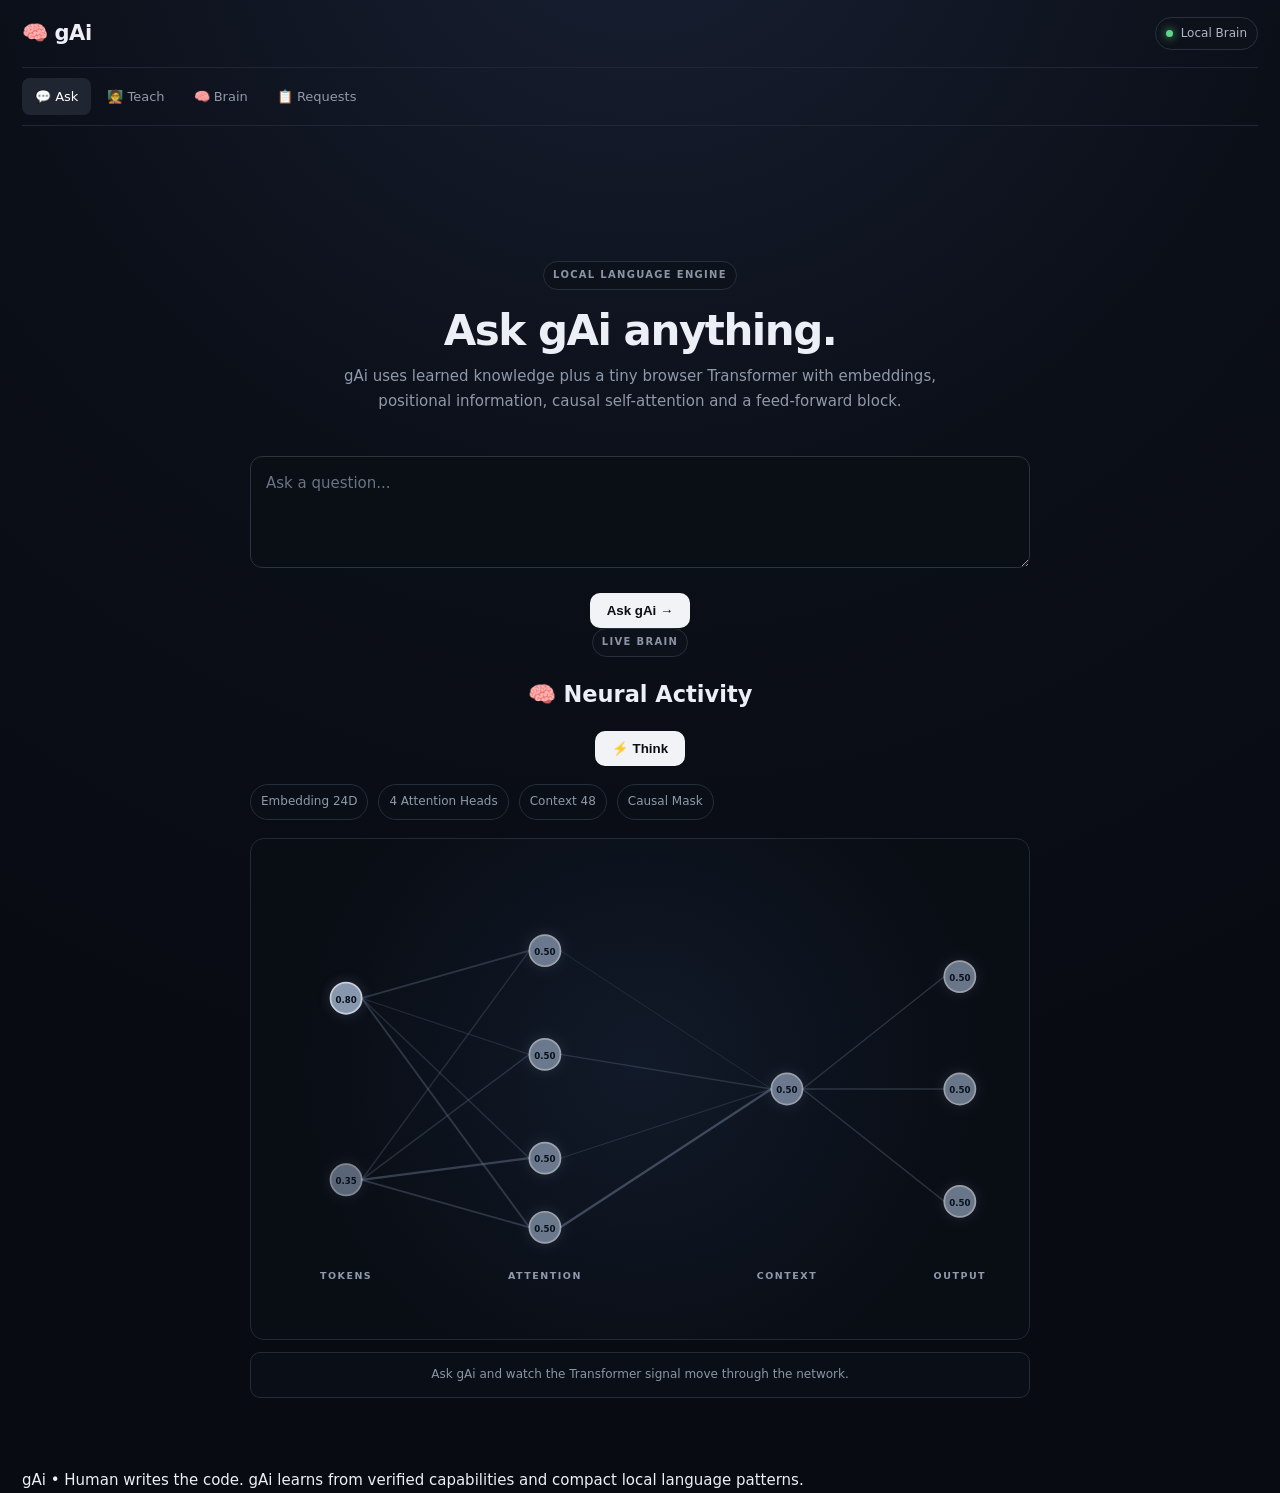
==== commit 592303ca: "Integrate Micro Transformer into gAi chat and live brain" ====
--- a/index.html
+++ b/index.html
@@ -1,16 +1,16 @@
-<!doctype html><html lang="en"><head><meta charset="utf-8"><meta name="viewport" content="width=device-width,initial-scale=1"><title>gAi • Growing Brain</title><link rel="stylesheet" href="./style.css"><script src="./brain/intent.js" defer></script><script type="module">import * as TinyLM from './brain/language/tiny_lm.js'; window.gAiTinyLM=TinyLM;</script></head><body><div class="app"><header><div><div class="logo">🧠 gAi</div><div class="sub">Growing Brain • Human-guided AI</div></div><div class="status"><i></i> Local Brain</div></header><nav><button class="active" data-tab="ask">💬 Ask</button><button data-tab="teach">🧑‍🏫 Teach</button><button data-tab="brain">🧠 Brain</button><button data-tab="requests">📋 Requests</button></nav><main><section id="ask" class="tab active"><div class="hero"><span class="eyebrow">LOCAL LANGUAGE ENGINE</span><h1>Ask gAi anything.</h1><p>gAi understands intent, searches learned knowledge, and can learn compact language patterns from the lessons you provide.</p><textarea id="q" placeholder="Ask a question..."></textarea><button class="primary" onclick="ask()">Ask gAi →</button><div id="answer"></div><div class="chat-neural"><div class="chat-neural-head"><div><span class="eyebrow">LIVE BRAIN</span><h2>🧠 Neural Activity</h2></div><button class="primary mini" onclick="randomizeNeural()">⚡ Think</button></div><div class="neural-toolbar"><span>2 Input</span><span>4 Hidden</span><span>1 Output</span><span>Sigmoid</span></div><div class="neural-wrap"><svg id="neuralSvg" viewBox="0 0 900 500" role="img" aria-label="gAi neural network visualization"></svg></div><div id="neuralInfo" class="neural-info">Ask gAi and watch the signal move through the network.</div></div></div></section><section id="teach" class="tab"><div class="panel"><span class="eyebrow">TEACHING</span><h2>Give gAi a new lesson</h2><input id="topic" placeholder="Topic"><textarea id="lesson" placeholder="What are you teaching?"></textarea><button class="primary" onclick="teach()">Add to Brain</button><div id="teachResult"></div></div></section><section id="brain" class="tab"><div class="stats"><div><b id="lessonCount">0</b><span>Lessons</span></div><div><b id="capCount">0</b><span>Capabilities</span></div><div><b id="reqCount">0</b><span>Upgrade requests</span></div></div><div class="columns"><div class="panel"><h2>Knowledge</h2><div id="lessons"></div></div><div class="panel"><h2>Capabilities</h2><div id="caps"></div></div></div></section><section id="requests" class="tab"><div class="panel"><span class="eyebrow">HUMAN IMPLEMENTATION</span><h2>Code Upgrade Requests</h2><p class="muted">When gAi cannot answer, it tells you the capability and exact file path that needs human-written code.</p><div id="reqs"></div></div></section></main><footer>gAi • Human writes the code. gAi learns from verified capabilities and compact local language patterns.</footer></div><script>
-const KEY='gAiBrainV1', $=id=>document.getElementById(id), esc=s=>String(s??'').replace(/[&<>"']/g,c=>({'&':'&amp;','<':'&lt;','>':'&gt;','"':'&quot;',"'":'&#39;'}[c]));
+<!doctype html><html lang="en"><head><meta charset="utf-8"><meta name="viewport" content="width=device-width,initial-scale=1"><title>gAi • Growing Brain</title><link rel="stylesheet" href="./style.css"><script src="./brain/intent.js" defer></script><script type="module">import * as TinyLM from './brain/language/tiny_lm.js';import * as MicroTransformer from './brain/language/micro_transformer.js';window.gAiTinyLM=TinyLM;window.gAiTransformer=MicroTransformer;</script></head><body><div class="app"><header><div><div class="logo">🧠 gAi</div><div class="sub">Growing Brain • Human-guided AI</div></div><div class="status"><i></i> Local Brain</div></header><nav><button class="active" data-tab="ask">💬 Ask</button><button data-tab="teach">🧑‍🏫 Teach</button><button data-tab="brain">🧠 Brain</button><button data-tab="requests">📋 Requests</button></nav><main><section id="ask" class="tab active"><div class="hero"><span class="eyebrow">LOCAL LANGUAGE ENGINE</span><h1>Ask gAi anything.</h1><p>gAi uses learned knowledge plus a tiny browser Transformer with embeddings, positional information, causal self-attention and a feed-forward block.</p><textarea id="q" placeholder="Ask a question..."></textarea><button class="primary" onclick="ask()">Ask gAi →</button><div id="answer"></div><div class="chat-neural"><div class="chat-neural-head"><div><span class="eyebrow">LIVE BRAIN</span><h2>🧠 Neural Activity</h2></div><button class="primary mini" onclick="randomizeNeural()">⚡ Think</button></div><div class="neural-toolbar"><span>Embedding 24D</span><span>4 Attention Heads</span><span>Context 48</span><span>Causal Mask</span></div><div class="neural-wrap"><svg id="neuralSvg" viewBox="0 0 900 500" role="img" aria-label="gAi transformer neural network visualization"></svg></div><div id="neuralInfo" class="neural-info">Ask gAi and watch the Transformer signal move through the network.</div></div></div></section><section id="teach" class="tab"><div class="panel"><span class="eyebrow">TEACHING</span><h2>Give gAi a new lesson</h2><input id="topic" placeholder="Topic"><textarea id="lesson" placeholder="What are you teaching?"></textarea><button class="primary" onclick="teach()">Add to Brain</button><div id="teachResult"></div></div></section><section id="brain" class="tab"><div class="stats"><div><b id="lessonCount">0</b><span>Lessons</span></div><div><b id="capCount">0</b><span>Capabilities</span></div><div><b id="reqCount">0</b><span>Upgrade requests</span></div></div><div class="columns"><div class="panel"><h2>Knowledge</h2><div id="lessons"></div></div><div class="panel"><h2>Capabilities</h2><div id="caps"></div></div></div></section><section id="requests" class="tab"><div class="panel"><span class="eyebrow">HUMAN IMPLEMENTATION</span><h2>Code Upgrade Requests</h2><p class="muted">When gAi cannot answer reliably, it records the capability that needs human-written code.</p><div id="reqs"></div></div></section></main><footer>gAi • Human writes the code. gAi learns from verified capabilities and compact local language patterns.</footer></div><script>
+const KEY='gAiBrainV1',$=id=>document.getElementById(id),esc=s=>String(s??'').replace(/[&<>"']/g,c=>({'&':'&amp;','<':'&lt;','>':'&gt;','"':'&quot;',"'":'&#39;'}[c]));
 const loadBrain=()=>{try{return JSON.parse(localStorage.getItem(KEY))||{lessons:[],capabilities:[],requests:[]}}catch{return{lessons:[],capabilities:[],requests:[]}}};const saveBrain=b=>localStorage.setItem(KEY,JSON.stringify(b));
-function browserTime(){const now=new Date();const time=new Intl.DateTimeFormat('en-US',{timeZone:'Asia/Dhaka',hour:'numeric',minute:'2-digit',second:'2-digit',hour12:true}).format(now);const date=new Intl.DateTimeFormat('en-US',{timeZone:'Asia/Dhaka',year:'numeric',month:'long',day:'numeric',weekday:'long'}).format(now);return{time,date}};
+function browserTime(){const now=new Date();const time=new Intl.DateTimeFormat('en-US',{timeZone:'Asia/Dhaka',hour:'numeric',minute:'2-digit',second:'2-digit',hour12:true}).format(now);const date=new Intl.DateTimeFormat('en-US',{timeZone:'Asia/Dhaka',year:'numeric',month:'long',day:'numeric',weekday:'long'}).format(now);return{time,date}}
 function isTimeQuestion(q){return /\b(what time|current time|time is it|tell me the time|clock)\b/i.test(q)||/\b(time now|ekhon kot[ao]|koto baje|koita baje|kotay baje)\b/i.test(q)}function isDateQuestion(q){return /\b(today'?s date|what date|current date|what day is today|which day is today)\b/i.test(q)}
 function tab(n){document.querySelectorAll('.tab').forEach(x=>x.classList.toggle('active',x.id===n));document.querySelectorAll('nav button').forEach(x=>x.classList.toggle('active',x.dataset.tab===n));if(n==='brain'||n==='requests')render()};document.querySelectorAll('nav button').forEach(b=>b.onclick=()=>tab(b.dataset.tab));
 function tokenize(s){return s.toLowerCase().replace(/[^\p{L}\p{N}\s]/gu,' ').split(/\s+/).filter(x=>x.length>1)}
-function showAnswer(text,confidence,source){$('answer').innerHTML=`<div class="answer"><h3>gAi's answer</h3><p>${esc(text).replace(/\n/g,'<br>')}</p><div class="meta"><span>Confidence ${confidence}%</span><span>Source: ${esc(source)}</span></div></div>`;randomizeNeural()}
-function ask(){const q=$('q').value.trim();if(!q)return;if(isTimeQuestion(q)){const t=browserTime();showAnswer(`The current time in Bangladesh is ${t.time}.`,99,'Built-in time capability');$('q').value='';return}if(isDateQuestion(q)){const t=browserTime();showAnswer(`Today is ${t.date}.`,99,'Built-in date capability');$('q').value='';return}const detected=typeof detectIntent==='function'?detectIntent(q):{name:'UNKNOWN',score:0};if(detected.name!=='UNKNOWN'&&detected.score>=0.5){const reply=intentResponse(detected.name);if(reply){showAnswer(reply,Math.min(99,Math.round(75+detected.score*24)),'Intent: '+detected.name);$('q').value='';return}}const b=loadBrain(),words=tokenize(q);let scored=b.lessons.map(l=>{const t=tokenize(l.topic+' '+l.content);const hit=words.filter(w=>t.includes(w)).length;return{l,score:words.length?hit/words.length:0}}).sort((a,z)=>z.score-a.score),best=scored[0];if(best&&best.score>=.35){showAnswer(best.l.content,Math.min(95,Math.max(35,Math.round(best.score*100))),best.l.topic);$('q').value='';return}const generated=window.gAiTinyLM?.generate(q,24)||'';if(generated&&generated.split(/\s+/).length>=3){showAnswer(generated.charAt(0).toUpperCase()+generated.slice(1)+(generated.endsWith('.')?'':'.'),25,'Tiny local language model');$('q').value='';return}const topic=words.slice(0,5).join('_')||'new_capability',slug=topic.replace(/[^a-z0-9_]/g,'_')||'new_capability',target=`brain/modules/${slug}.py`;let req=b.requests.find(r=>r.target===target);if(!req){req={id:'REQ-'+String(b.requests.length+1).padStart(3,'0'),target,capability:`${slug}_capability`,question:q,status:'WAITING_FOR_HUMAN_CODE',created:new Date().toISOString()};b.requests.push(req);saveBrain(b)}$('answer').innerHTML=`<div class="answer"><h3>gAi's answer</h3><p>I cannot answer reliably from my current learned knowledge.</p><div class="meta"><span>Confidence 5%</span><span>Known: none</span></div><div class="warning"><b>⚠ Capability needed</b><br>${esc(req.capability)}</div><div class="request"><b>📁 Upload/code this file on GitHub:</b><p><code>${esc(target)}</code></p><small>gAi does not write the implementation code. You provide it.</small></div></div>`;randomizeNeural();render()}
-function teach(){const topic=$('topic').value.trim(),content=$('lesson').value.trim();if(!topic||!content)return;const b=loadBrain();b.lessons.push({topic,content,created:new Date().toISOString()});if(!b.capabilities.some(x=>x.name===topic.toLowerCase().replace(/\s+/g,'_')))b.capabilities.push({name:topic.toLowerCase().replace(/\s+/g,'_'),status:'LEARNED',description:'Learned from a human lesson.'});saveBrain(b);if(window.gAiTinyLM)window.gAiTinyLM.train(`${topic}. ${content}`);$('teachResult').textContent='✓ Lesson added to the local brain and language model.';$('topic').value='';$('lesson').value='';render()}
+function showAnswer(text,confidence,source,q=''){if(!text)return;$('answer').innerHTML=`<div class="answer"><h3>gAi's answer</h3><p>${esc(text).replace(/\n/g,'<br>')}</p><div class="meta"><span>Confidence ${confidence}%</span><span>Source: ${esc(source)}</span></div></div>`;randomizeNeural(q||text)}
+function ask(){const q=$('q').value.trim();if(!q)return;if(isTimeQuestion(q)){const t=browserTime();showAnswer(`The current time in Bangladesh is ${t.time}.`,99,'Built-in time capability',q);$('q').value='';return}if(isDateQuestion(q)){const t=browserTime();showAnswer(`Today is ${t.date}.`,99,'Built-in date capability',q);$('q').value='';return}const detected=typeof detectIntent==='function'?detectIntent(q):{name:'UNKNOWN',score:0};if(detected.name!=='UNKNOWN'&&detected.score>=0.5){const reply=intentResponse(detected.name);if(reply){showAnswer(reply,Math.min(99,Math.round(75+detected.score*24)),'Intent: '+detected.name,q);$('q').value='';return}}const b=loadBrain(),words=tokenize(q);let scored=b.lessons.map(l=>{const t=tokenize(l.topic+' '+l.content);const hit=words.filter(w=>t.includes(w)).length;return{l,score:words.length?hit/words.length:0}}).sort((a,z)=>z.score-a.score),best=scored[0];if(best&&best.score>=.35){showAnswer(best.l.content,Math.min(95,Math.max(35,Math.round(best.score*100))),best.l.topic,q);$('q').value='';return}const generated=window.gAiTransformer?.generate(q,24)||'';if(generated&&generated.split(/\s+/).length>=3){showAnswer(generated.charAt(0).toUpperCase()+generated.slice(1)+(generated.endsWith('.')?'':'.'),35,'Micro Transformer',q);$('q').value='';return}const fallback=window.gAiTinyLM?.generate(q,24)||'';if(fallback&&fallback.split(/\s+/).length>=3){showAnswer(fallback.charAt(0).toUpperCase()+fallback.slice(1)+(fallback.endsWith('.')?'':'.'),25,'Tiny local language model',q);$('q').value='';return}const topic=words.slice(0,5).join('_')||'new_capability',slug=topic.replace(/[^a-z0-9_]/g,'_')||'new_capability',target=`brain/modules/${slug}.py`;let req=b.requests.find(r=>r.target===target);if(!req){req={id:'REQ-'+String(b.requests.length+1).padStart(3,'0'),target,capability:`${slug}_capability`,question:q,status:'WAITING_FOR_HUMAN_CODE',created:new Date().toISOString()};b.requests.push(req);saveBrain(b)}$('answer').innerHTML=`<div class="answer"><h3>gAi's answer</h3><p>I cannot answer reliably from my current learned knowledge.</p><div class="meta"><span>Confidence 5%</span><span>Known: none</span></div><div class="warning"><b>⚠ Capability needed</b><br>${esc(req.capability)}</div><div class="request"><b>📁 Upload/code this file on GitHub:</b><p><code>${esc(target)}</code></p><small>gAi does not write the implementation code. You provide it.</small></div></div>`;randomizeNeural(q);render()}
+function teach(){const topic=$('topic').value.trim(),content=$('lesson').value.trim();if(!topic||!content)return;const b=loadBrain();b.lessons.push({topic,content,created:new Date().toISOString()});if(!b.capabilities.some(x=>x.name===topic.toLowerCase().replace(/\s+/g,'_')))b.capabilities.push({name:topic.toLowerCase().replace(/\s+/g,'_'),status:'LEARNED',description:'Learned from a human lesson.'});saveBrain(b);if(window.gAiTinyLM)window.gAiTinyLM.train(`${topic}. ${content}`);if(window.gAiTransformer)window.gAiTransformer.train(`${topic}. ${content}`,2);$('teachResult').textContent='✓ Lesson added to the local brain, n-gram model, and Micro Transformer.';$('topic').value='';$('lesson').value='';render()}
 function render(){const b=loadBrain();$('lessonCount').textContent=b.lessons.length;$('capCount').textContent=b.capabilities.length;$('reqCount').textContent=b.requests.length;$('lessons').innerHTML=b.lessons.length?b.lessons.slice().reverse().map(x=>`<article><b>${esc(x.topic)}</b><p>${esc(x.content)}</p></article>`).join(''):'<p class="muted">No lessons yet.</p>';$('caps').innerHTML=b.capabilities.length?b.capabilities.map(x=>`<article><b>${esc(x.name)}</b> <span class="badge">${esc(x.status)}</span><p>${esc(x.description)}</p></article>`).join(''):'<p class="muted">No capabilities yet.</p>';$('reqs').innerHTML=b.requests.length?b.requests.slice().reverse().map(x=>`<article class="request"><div><b>📝 ${esc(x.id)}</b><p>Capability: ${esc(x.capability)}</p><p>File: <code>${esc(x.target)}</code></p><p>Question: ${esc(x.question)}</p></div><span>${esc(x.status)}</span></article>`).join(''):'<p class="muted">No upgrade requests yet.'}
-const neuralNodes={input:[{x:150,y:180},{x:150,y:320}],hidden:[{x:450,y:80},{x:450,y:190},{x:450,y:300},{x:450,y:410}],output:[{x:750,y:250}]};function sigmoid(x){return 1/(1+Math.exp(-x))}
-function renderNeural(values=null){const svg=$('neuralSvg');if(!svg)return;const ns='http://www.w3.org/2000/svg';svg.innerHTML='';const inputVals=values?.input||[0.8,0.35],hiddenVals=values?.hidden||[0.5,0.5,0.5,0.5],outVal=values?.output?.[0]??0.5;const add=(tag,attrs,text='')=>{const e=document.createElementNS(ns,tag);Object.entries(attrs).forEach(([k,v])=>e.setAttribute(k,v));if(text)e.textContent=text;svg.appendChild(e);return e};for(const a of neuralNodes.input)for(const b of neuralNodes.hidden){const w=(Math.random()*2-1).toFixed(2);add('line',{x1:a.x+18,y1:a.y,x2:b.x-18,y2:b.y,class:'neural-edge',opacity:.18+Math.abs(w)*.35,'stroke-width':1+Math.abs(w)*2})}for(const a of neuralNodes.hidden)for(const b of neuralNodes.output){const w=(Math.random()*2-1).toFixed(2);add('line',{x1:a.x+18,y1:a.y,x2:b.x-18,y2:b.y,class:'neural-edge',opacity:.2+Math.abs(w)*.4,'stroke-width':1+Math.abs(w)*2})} [['input',inputVals],['hidden',hiddenVals],['output',[outVal]]].forEach(([layer,vals])=>{neuralNodes[layer].forEach((p,i)=>{const v=Math.max(0,Math.min(1,vals[i]??0));add('circle',{cx:p.x,cy:p.y,r:18,class:'neural-node',opacity:.3+v*.7});add('text',{x:p.x,y:p.y+5,'text-anchor':'middle',class:'neural-value'},v.toFixed(2))})});[['INPUT',150,470],['HIDDEN',450,470],['OUTPUT',750,470]].forEach(x=>add('text',{x:x[1],y:x[2],'text-anchor':'middle',class:'neural-label'},x[0]))}
-function randomizeNeural(){const input=[Math.random(),Math.random()];const hidden=[sigmoid(input[0]*1.2-0.4),sigmoid(input[1]*1.1+0.1),sigmoid(input[0]-input[1]),sigmoid(input[0]*0.7+input[1]*0.6-0.3)];const output=[sigmoid(hidden.reduce((a,v)=>a+v,0)/4*2-1)];renderNeural({input,hidden,output});if($('neuralInfo'))$('neuralInfo').innerHTML=`Signal: <b>${input.map(v=>v.toFixed(2)).join(' , ')}</b> → hidden <b>${hidden.map(v=>v.toFixed(2)).join(' , ')}</b> → output <b>${output[0].toFixed(2)}</b>`}
+const neuralNodes={input:[{x:110,y:145},{x:110,y:355}],hidden:[{x:340,y:90},{x:340,y:210},{x:340,y:330},{x:340,y:410}],output:[{x:620,y:250}],attention:[{x:820,y:120},{x:820,y:250},{x:820,y:380}]};function sigmoid(x){return 1/(1+Math.exp(-x))}
+function renderNeural(values=null){const svg=$('neuralSvg');if(!svg)return;const ns='http://www.w3.org/2000/svg';svg.innerHTML='';const inputVals=values?.input||[.8,.35],hiddenVals=values?.hidden||[.5,.5,.5,.5],outVal=values?.output?.[0]??.5,attVals=values?.attention||[.5,.5,.5];const add=(tag,attrs,text='')=>{const e=document.createElementNS(ns,tag);Object.entries(attrs).forEach(([k,v])=>e.setAttribute(k,v));if(text)e.textContent=text;svg.appendChild(e);return e};for(const a of neuralNodes.input)for(const b of neuralNodes.hidden){const w=(Math.random()*2-1).toFixed(2);add('line',{x1:a.x+18,y1:a.y,x2:b.x-18,y2:b.y,class:'neural-edge',opacity:.18+Math.abs(w)*.35,'stroke-width':1+Math.abs(w)*2})}for(const a of neuralNodes.hidden)for(const b of neuralNodes.output){const w=(Math.random()*2-1).toFixed(2);add('line',{x1:a.x+18,y1:a.y,x2:b.x-18,y2:b.y,class:'neural-edge',opacity:.2+Math.abs(w)*.4,'stroke-width':1+Math.abs(w)*2})}for(const a of neuralNodes.output)for(const b of neuralNodes.attention)add('line',{x1:a.x+18,y1:a.y,x2:b.x-18,y2:b.y,class:'neural-edge',opacity:.35,'stroke-width':1.5});[['input',inputVals],['hidden',hiddenVals],['output',[outVal]],['attention',attVals]].forEach(([layer,vals])=>{neuralNodes[layer].forEach((p,i)=>{const v=Math.max(0,Math.min(1,vals[i]??0));add('circle',{cx:p.x,cy:p.y,r:18,class:'neural-node',opacity:.3+v*.7});add('text',{x:p.x,y:p.y+5,'text-anchor':'middle',class:'neural-value'},v.toFixed(2))})});[['TOKENS',110,470],['ATTENTION',340,470],['CONTEXT',620,470],['OUTPUT',820,470]].forEach(x=>add('text',{x:x[1],y:x[2],'text-anchor':'middle',class:'neural-label'},x[0]))}
+function randomizeNeural(q=''){let info=null;try{info=window.gAiTransformer?.inspect(q||'')}catch{}const emb=info?.embedding||[Math.random(),Math.random(),Math.random(),Math.random(),Math.random(),Math.random(),Math.random(),Math.random()],input=[Math.abs(emb[0]||0)%1,Math.abs(emb[1]||0)%1],hidden=[sigmoid((emb[2]||0)*3),sigmoid((emb[3]||0)*3),sigmoid((emb[4]||0)*3),sigmoid((emb[5]||0)*3)],output=[sigmoid((emb[6]||0)*3)],attention=[sigmoid((emb[0]||0)*4),sigmoid((emb[3]||0)*4),sigmoid((emb[7]||0)*4)];renderNeural({input,hidden,output,attention});if($('neuralInfo'))$('neuralInfo').innerHTML=`Tokens: <b>${esc(info?.tokens?.join(' ')||'live')}</b> → embedding <b>24D</b> → <b>4-head causal attention</b> → output <b>${output[0].toFixed(2)}</b>`}
 $('q').addEventListener('keydown',e=>{if(e.key==='Enter'&&!e.shiftKey){e.preventDefault();ask()}});render();renderNeural();
-</script></body></html>+</script></body></html>
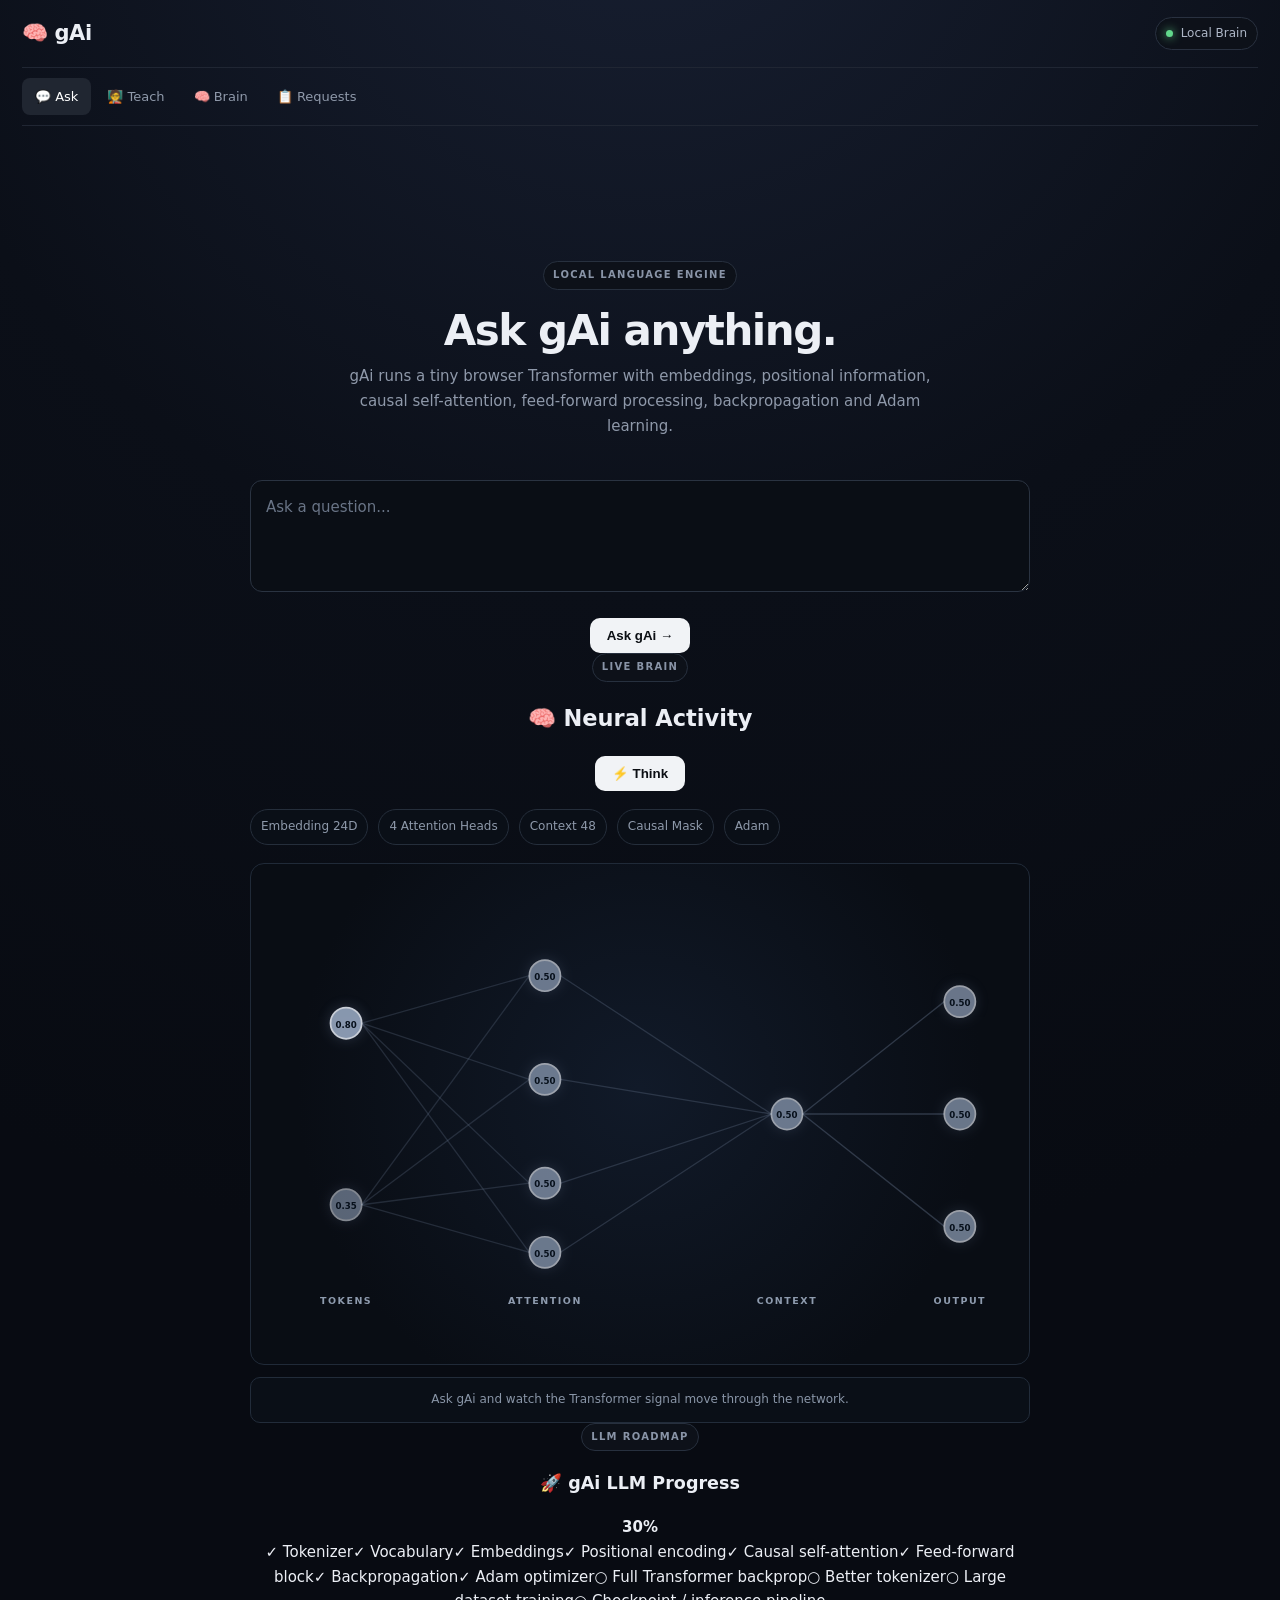
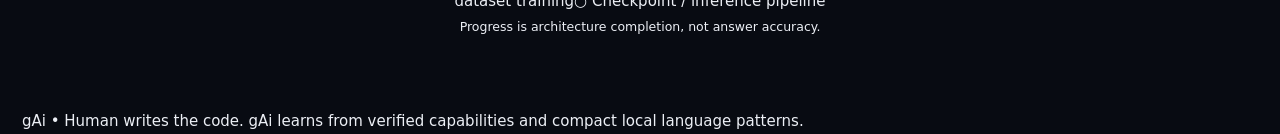
==== commit cc41399c: "Add visible LLM roadmap progress tracker and training stats" ====
--- a/index.html
+++ b/index.html
@@ -1,16 +1,33 @@
-<!doctype html><html lang="en"><head><meta charset="utf-8"><meta name="viewport" content="width=device-width,initial-scale=1"><title>gAi • Growing Brain</title><link rel="stylesheet" href="./style.css"><script src="./brain/intent.js" defer></script><script type="module">import * as TinyLM from './brain/language/tiny_lm.js';import * as MicroTransformer from './brain/language/micro_transformer.js';window.gAiTinyLM=TinyLM;window.gAiTransformer=MicroTransformer;</script></head><body><div class="app"><header><div><div class="logo">🧠 gAi</div><div class="sub">Growing Brain • Human-guided AI</div></div><div class="status"><i></i> Local Brain</div></header><nav><button class="active" data-tab="ask">💬 Ask</button><button data-tab="teach">🧑‍🏫 Teach</button><button data-tab="brain">🧠 Brain</button><button data-tab="requests">📋 Requests</button></nav><main><section id="ask" class="tab active"><div class="hero"><span class="eyebrow">LOCAL LANGUAGE ENGINE</span><h1>Ask gAi anything.</h1><p>gAi uses learned knowledge plus a tiny browser Transformer with embeddings, positional information, causal self-attention and a feed-forward block.</p><textarea id="q" placeholder="Ask a question..."></textarea><button class="primary" onclick="ask()">Ask gAi →</button><div id="answer"></div><div class="chat-neural"><div class="chat-neural-head"><div><span class="eyebrow">LIVE BRAIN</span><h2>🧠 Neural Activity</h2></div><button class="primary mini" onclick="randomizeNeural()">⚡ Think</button></div><div class="neural-toolbar"><span>Embedding 24D</span><span>4 Attention Heads</span><span>Context 48</span><span>Causal Mask</span></div><div class="neural-wrap"><svg id="neuralSvg" viewBox="0 0 900 500" role="img" aria-label="gAi transformer neural network visualization"></svg></div><div id="neuralInfo" class="neural-info">Ask gAi and watch the Transformer signal move through the network.</div></div></div></section><section id="teach" class="tab"><div class="panel"><span class="eyebrow">TEACHING</span><h2>Give gAi a new lesson</h2><input id="topic" placeholder="Topic"><textarea id="lesson" placeholder="What are you teaching?"></textarea><button class="primary" onclick="teach()">Add to Brain</button><div id="teachResult"></div></div></section><section id="brain" class="tab"><div class="stats"><div><b id="lessonCount">0</b><span>Lessons</span></div><div><b id="capCount">0</b><span>Capabilities</span></div><div><b id="reqCount">0</b><span>Upgrade requests</span></div></div><div class="columns"><div class="panel"><h2>Knowledge</h2><div id="lessons"></div></div><div class="panel"><h2>Capabilities</h2><div id="caps"></div></div></div></section><section id="requests" class="tab"><div class="panel"><span class="eyebrow">HUMAN IMPLEMENTATION</span><h2>Code Upgrade Requests</h2><p class="muted">When gAi cannot answer reliably, it records the capability that needs human-written code.</p><div id="reqs"></div></div></section></main><footer>gAi • Human writes the code. gAi learns from verified capabilities and compact local language patterns.</footer></div><script>
+<!doctype html>
+<html lang="en"><head><meta charset="utf-8"><meta name="viewport" content="width=device-width,initial-scale=1"><title>gAi • Growing Brain</title><link rel="stylesheet" href="./style.css"><script src="./brain/intent.js" defer></script><script type="module">import * as TinyLM from './brain/language/tiny_lm.js';import * as Transformer from './brain/language/micro_transformer.js';window.gAiTinyLM=TinyLM;window.gAiTransformer=Transformer;</script></head>
+<body><div class="app"><header><div><div class="logo">🧠 gAi</div><div class="sub">Growing Brain • Human-guided AI</div></div><div class="status"><i></i> Local Brain</div></header>
+<nav><button class="active" data-tab="ask">💬 Ask</button><button data-tab="teach">🧑‍🏫 Teach</button><button data-tab="brain">🧠 Brain</button><button data-tab="requests">📋 Requests</button></nav>
+<main>
+<section id="ask" class="tab active"><div class="hero"><span class="eyebrow">LOCAL LANGUAGE ENGINE</span><h1>Ask gAi anything.</h1><p>gAi runs a tiny browser Transformer with embeddings, positional information, causal self-attention, feed-forward processing, backpropagation and Adam learning.</p><textarea id="q" placeholder="Ask a question..."></textarea><button class="primary" onclick="ask()">Ask gAi →</button><div id="answer"></div>
+<div class="chat-neural"><div class="chat-neural-head"><div><span class="eyebrow">LIVE BRAIN</span><h2>🧠 Neural Activity</h2></div><button class="primary mini" onclick="randomizeNeural()">⚡ Think</button></div>
+<div class="neural-toolbar"><span>Embedding 24D</span><span>4 Attention Heads</span><span>Context 48</span><span>Causal Mask</span><span>Adam</span></div>
+<div class="neural-wrap"><svg id="neuralSvg" viewBox="0 0 900 500" role="img" aria-label="gAi transformer neural network visualization"></svg></div><div id="neuralInfo" class="neural-info">Ask gAi and watch the Transformer signal move through the network.</div>
+<div class="llm-progress"><div class="progress-head"><div><span class="eyebrow">LLM ROADMAP</span><h3>🚀 gAi LLM Progress</h3></div><strong id="llmPercent">30%</strong></div><div class="progress-track"><div id="llmBar" class="progress-bar"></div></div><div id="llmSteps" class="progress-steps"></div><small>Progress is architecture completion, not answer accuracy.</small></div>
+</div></div></section>
+<section id="teach" class="tab"><div class="panel"><span class="eyebrow">TEACHING</span><h2>Give gAi a new lesson</h2><input id="topic" placeholder="Topic"><textarea id="lesson" placeholder="What are you teaching?"></textarea><button class="primary" onclick="teach()">Add to Brain</button><div id="teachResult"></div></div></section>
+<section id="brain" class="tab"><div class="stats"><div><b id="lessonCount">0</b><span>Lessons</span></div><div><b id="capCount">0</b><span>Capabilities</span></div><div><b id="reqCount">0</b><span>Upgrade requests</span></div></div><div class="columns"><div class="panel"><h2>Knowledge</h2><div id="lessons"></div></div><div class="panel"><h2>Capabilities</h2><div id="caps"></div></div></div></section>
+<section id="requests" class="tab"><div class="panel"><span class="eyebrow">HUMAN IMPLEMENTATION</span><h2>Code Upgrade Requests</h2><p class="muted">When gAi cannot answer reliably, it records the capability that needs human-written code.</p><div id="reqs"></div></div></section>
+</main><footer>gAi • Human writes the code. gAi learns from verified capabilities and compact local language patterns.</footer></div>
+<script>
 const KEY='gAiBrainV1',$=id=>document.getElementById(id),esc=s=>String(s??'').replace(/[&<>"']/g,c=>({'&':'&amp;','<':'&lt;','>':'&gt;','"':'&quot;',"'":'&#39;'}[c]));
 const loadBrain=()=>{try{return JSON.parse(localStorage.getItem(KEY))||{lessons:[],capabilities:[],requests:[]}}catch{return{lessons:[],capabilities:[],requests:[]}}};const saveBrain=b=>localStorage.setItem(KEY,JSON.stringify(b));
-function browserTime(){const now=new Date();const time=new Intl.DateTimeFormat('en-US',{timeZone:'Asia/Dhaka',hour:'numeric',minute:'2-digit',second:'2-digit',hour12:true}).format(now);const date=new Intl.DateTimeFormat('en-US',{timeZone:'Asia/Dhaka',year:'numeric',month:'long',day:'numeric',weekday:'long'}).format(now);return{time,date}}
+function browserTime(){const n=new Date(),time=new Intl.DateTimeFormat('en-US',{timeZone:'Asia/Dhaka',hour:'numeric',minute:'2-digit',second:'2-digit',hour12:true}).format(n),date=new Intl.DateTimeFormat('en-US',{timeZone:'Asia/Dhaka',year:'numeric',month:'long',day:'numeric',weekday:'long'}).format(n);return{time,date}}
 function isTimeQuestion(q){return /\b(what time|current time|time is it|tell me the time|clock)\b/i.test(q)||/\b(time now|ekhon kot[ao]|koto baje|koita baje|kotay baje)\b/i.test(q)}function isDateQuestion(q){return /\b(today'?s date|what date|current date|what day is today|which day is today)\b/i.test(q)}
-function tab(n){document.querySelectorAll('.tab').forEach(x=>x.classList.toggle('active',x.id===n));document.querySelectorAll('nav button').forEach(x=>x.classList.toggle('active',x.dataset.tab===n));if(n==='brain'||n==='requests')render()};document.querySelectorAll('nav button').forEach(b=>b.onclick=()=>tab(b.dataset.tab));
+function tab(n){document.querySelectorAll('.tab').forEach(x=>x.classList.toggle('active',x.id===n));document.querySelectorAll('nav button').forEach(x=>x.classList.toggle('active',x.dataset.tab===n));if(n==='brain'||n==='requests')render()}document.querySelectorAll('nav button').forEach(b=>b.onclick=()=>tab(b.dataset.tab));
 function tokenize(s){return s.toLowerCase().replace(/[^\p{L}\p{N}\s]/gu,' ').split(/\s+/).filter(x=>x.length>1)}
 function showAnswer(text,confidence,source,q=''){if(!text)return;$('answer').innerHTML=`<div class="answer"><h3>gAi's answer</h3><p>${esc(text).replace(/\n/g,'<br>')}</p><div class="meta"><span>Confidence ${confidence}%</span><span>Source: ${esc(source)}</span></div></div>`;randomizeNeural(q||text)}
-function ask(){const q=$('q').value.trim();if(!q)return;if(isTimeQuestion(q)){const t=browserTime();showAnswer(`The current time in Bangladesh is ${t.time}.`,99,'Built-in time capability',q);$('q').value='';return}if(isDateQuestion(q)){const t=browserTime();showAnswer(`Today is ${t.date}.`,99,'Built-in date capability',q);$('q').value='';return}const detected=typeof detectIntent==='function'?detectIntent(q):{name:'UNKNOWN',score:0};if(detected.name!=='UNKNOWN'&&detected.score>=0.5){const reply=intentResponse(detected.name);if(reply){showAnswer(reply,Math.min(99,Math.round(75+detected.score*24)),'Intent: '+detected.name,q);$('q').value='';return}}const b=loadBrain(),words=tokenize(q);let scored=b.lessons.map(l=>{const t=tokenize(l.topic+' '+l.content);const hit=words.filter(w=>t.includes(w)).length;return{l,score:words.length?hit/words.length:0}}).sort((a,z)=>z.score-a.score),best=scored[0];if(best&&best.score>=.35){showAnswer(best.l.content,Math.min(95,Math.max(35,Math.round(best.score*100))),best.l.topic,q);$('q').value='';return}const generated=window.gAiTransformer?.generate(q,24)||'';if(generated&&generated.split(/\s+/).length>=3){showAnswer(generated.charAt(0).toUpperCase()+generated.slice(1)+(generated.endsWith('.')?'':'.'),35,'Micro Transformer',q);$('q').value='';return}const fallback=window.gAiTinyLM?.generate(q,24)||'';if(fallback&&fallback.split(/\s+/).length>=3){showAnswer(fallback.charAt(0).toUpperCase()+fallback.slice(1)+(fallback.endsWith('.')?'':'.'),25,'Tiny local language model',q);$('q').value='';return}const topic=words.slice(0,5).join('_')||'new_capability',slug=topic.replace(/[^a-z0-9_]/g,'_')||'new_capability',target=`brain/modules/${slug}.py`;let req=b.requests.find(r=>r.target===target);if(!req){req={id:'REQ-'+String(b.requests.length+1).padStart(3,'0'),target,capability:`${slug}_capability`,question:q,status:'WAITING_FOR_HUMAN_CODE',created:new Date().toISOString()};b.requests.push(req);saveBrain(b)}$('answer').innerHTML=`<div class="answer"><h3>gAi's answer</h3><p>I cannot answer reliably from my current learned knowledge.</p><div class="meta"><span>Confidence 5%</span><span>Known: none</span></div><div class="warning"><b>⚠ Capability needed</b><br>${esc(req.capability)}</div><div class="request"><b>📁 Upload/code this file on GitHub:</b><p><code>${esc(target)}</code></p><small>gAi does not write the implementation code. You provide it.</small></div></div>`;randomizeNeural(q);render()}
-function teach(){const topic=$('topic').value.trim(),content=$('lesson').value.trim();if(!topic||!content)return;const b=loadBrain();b.lessons.push({topic,content,created:new Date().toISOString()});if(!b.capabilities.some(x=>x.name===topic.toLowerCase().replace(/\s+/g,'_')))b.capabilities.push({name:topic.toLowerCase().replace(/\s+/g,'_'),status:'LEARNED',description:'Learned from a human lesson.'});saveBrain(b);if(window.gAiTinyLM)window.gAiTinyLM.train(`${topic}. ${content}`);if(window.gAiTransformer)window.gAiTransformer.train(`${topic}. ${content}`,2);$('teachResult').textContent='✓ Lesson added to the local brain, n-gram model, and Micro Transformer.';$('topic').value='';$('lesson').value='';render()}
-function render(){const b=loadBrain();$('lessonCount').textContent=b.lessons.length;$('capCount').textContent=b.capabilities.length;$('reqCount').textContent=b.requests.length;$('lessons').innerHTML=b.lessons.length?b.lessons.slice().reverse().map(x=>`<article><b>${esc(x.topic)}</b><p>${esc(x.content)}</p></article>`).join(''):'<p class="muted">No lessons yet.</p>';$('caps').innerHTML=b.capabilities.length?b.capabilities.map(x=>`<article><b>${esc(x.name)}</b> <span class="badge">${esc(x.status)}</span><p>${esc(x.description)}</p></article>`).join(''):'<p class="muted">No capabilities yet.</p>';$('reqs').innerHTML=b.requests.length?b.requests.slice().reverse().map(x=>`<article class="request"><div><b>📝 ${esc(x.id)}</b><p>Capability: ${esc(x.capability)}</p><p>File: <code>${esc(x.target)}</code></p><p>Question: ${esc(x.question)}</p></div><span>${esc(x.status)}</span></article>`).join(''):'<p class="muted">No upgrade requests yet.'}
+function ask(){const q=$('q').value.trim();if(!q)return;if(isTimeQuestion(q)){const t=browserTime();showAnswer(`The current time in Bangladesh is ${t.time}.`,99,'Built-in time capability',q);$('q').value='';return}if(isDateQuestion(q)){const t=browserTime();showAnswer(`Today is ${t.date}.`,99,'Built-in date capability',q);$('q').value='';return}const detected=typeof detectIntent==='function'?detectIntent(q):{name:'UNKNOWN',score:0};if(detected.name!=='UNKNOWN'&&detected.score>=0.5){const reply=intentResponse(detected.name);if(reply){showAnswer(reply,Math.min(99,Math.round(75+detected.score*24)),'Intent: '+detected.name,q);$('q').value='';return}}const b=loadBrain(),words=tokenize(q),scored=b.lessons.map(l=>{const t=tokenize(l.topic+' '+l.content),hit=words.filter(w=>t.includes(w)).length;return{l,score:words.length?hit/words.length:0}}).sort((a,z)=>z.score-a.score),best=scored[0];if(best&&best.score>=.35){showAnswer(best.l.content,Math.min(95,Math.max(35,Math.round(best.score*100))),best.l.topic,q);$('q').value='';return}const generated=window.gAiTransformer?.generate(q,24)||'';if(generated&&generated.split(/\s+/).length>=3){showAnswer(generated.charAt(0).toUpperCase()+generated.slice(1)+(generated.endsWith('.')?'':'.'),35,'Micro Transformer v2',q);$('q').value='';return}const fallback=window.gAiTinyLM?.generate(q,24)||'';if(fallback&&fallback.split(/\s+/).length>=3){showAnswer(fallback.charAt(0).toUpperCase()+fallback.slice(1)+(fallback.endsWith('.')?'':'.'),25,'Tiny local language model',q);$('q').value='';return}const topic=words.slice(0,5).join('_')||'new_capability',target=`brain/modules/${topic.replace(/[^a-z0-9_]/g,'_')||'new_capability'}.py`;let req=b.requests.find(r=>r.target===target);if(!req){req={id:'REQ-'+String(b.requests.length+1).padStart(3,'0'),target,capability:`${topic}_capability`,question:q,status:'WAITING_FOR_HUMAN_CODE',created:new Date().toISOString()};b.requests.push(req);saveBrain(b)}$('answer').innerHTML=`<div class="answer"><h3>gAi's answer</h3><p>I cannot answer reliably from my current learned knowledge.</p><div class="meta"><span>Confidence 5%</span><span>Known: none</span></div><div class="warning"><b>⚠ Capability needed</b><br>${esc(req.capability)}</div><div class="request"><b>📁 Upload/code this file on GitHub:</b><p><code>${esc(target)}</code></p><small>gAi does not write the implementation code. You provide it.</small></div></div>`;randomizeNeural(q);render()}
+function teach(){const topic=$('topic').value.trim(),content=$('lesson').value.trim();if(!topic||!content)return;const b=loadBrain();b.lessons.push({topic,content,created:new Date().toISOString()});const name=topic.toLowerCase().replace(/\s+/g,'_');if(!b.capabilities.some(x=>x.name===name))b.capabilities.push({name,status:'LEARNED',description:'Learned from a human lesson.'});saveBrain(b);if(window.gAiTinyLM)window.gAiTinyLM.train(`${topic}. ${content}`);if(window.gAiTransformer)window.gAiTransformer.train(`${topic}. ${content}`,2);$('teachResult').textContent='✓ Lesson added to the local brain and both language engines. Transformer weights updated with backprop + Adam.';$('topic').value='';$('lesson').value='';renderProgress();render()}
+function render(){const b=loadBrain();$('lessonCount').textContent=b.lessons.length;$('capCount').textContent=b.capabilities.length;$('reqCount').textContent=b.requests.length;$('lessons').innerHTML=b.lessons.length?b.lessons.slice().reverse().map(x=>`<article><b>${esc(x.topic)}</b><p>${esc(x.content)}</p></article>`).join(''):'<p class="muted">No lessons yet.</p>';$('caps').innerHTML=b.capabilities.length?b.capabilities.map(x=>`<article><b>${esc(x.name)}</b> <span class="badge">${esc(x.status)}</span><p>${esc(x.description)}</p></article>`).join(''):'<p class="muted">No capabilities yet.</p>';$('reqs').innerHTML=b.requests.length?b.requests.slice().reverse().map(x=>`<article class="request"><div><b>📝 ${esc(x.id)}</b><p>Capability: ${esc(x.capability)}</p><p>File: <code>${esc(x.target)}</code></p><p>Question: ${esc(x.question)}</p></div><span>${esc(x.status)}</span></article>`).join(''):'<p class="muted">No upgrade requests yet.</p>'}
+const LLM_PROGRESS=30,roadmap=[['Tokenizer','done'],['Vocabulary','done'],['Embeddings','done'],['Positional encoding','done'],['Causal self-attention','done'],['Feed-forward block','done'],['Backpropagation','done'],['Adam optimizer','done'],['Full Transformer backprop','next'],['Better tokenizer','next'],['Large dataset training','next'],['Checkpoint / inference pipeline','next']];
+function renderProgress(){const p=LLM_PROGRESS;$('llmPercent').textContent=p+'%';$('llmBar').style.width=p+'%';$('llmSteps').innerHTML=roadmap.map(x=>`<span class="${x[1]}">${x[1]==='done'?'✓':'○'} ${esc(x[0])}</span>`).join('');try{const s=window.gAiTransformer?.stats();if(s&&$('neuralInfo')&&s.trainSteps)$('neuralInfo').dataset.train=`Training steps: ${s.trainSteps} • loss: ${Number(s.loss||0).toFixed(3)} • optimizer: ${s.optimizer}`}catch{}}
 const neuralNodes={input:[{x:110,y:145},{x:110,y:355}],hidden:[{x:340,y:90},{x:340,y:210},{x:340,y:330},{x:340,y:410}],output:[{x:620,y:250}],attention:[{x:820,y:120},{x:820,y:250},{x:820,y:380}]};function sigmoid(x){return 1/(1+Math.exp(-x))}
-function renderNeural(values=null){const svg=$('neuralSvg');if(!svg)return;const ns='http://www.w3.org/2000/svg';svg.innerHTML='';const inputVals=values?.input||[.8,.35],hiddenVals=values?.hidden||[.5,.5,.5,.5],outVal=values?.output?.[0]??.5,attVals=values?.attention||[.5,.5,.5];const add=(tag,attrs,text='')=>{const e=document.createElementNS(ns,tag);Object.entries(attrs).forEach(([k,v])=>e.setAttribute(k,v));if(text)e.textContent=text;svg.appendChild(e);return e};for(const a of neuralNodes.input)for(const b of neuralNodes.hidden){const w=(Math.random()*2-1).toFixed(2);add('line',{x1:a.x+18,y1:a.y,x2:b.x-18,y2:b.y,class:'neural-edge',opacity:.18+Math.abs(w)*.35,'stroke-width':1+Math.abs(w)*2})}for(const a of neuralNodes.hidden)for(const b of neuralNodes.output){const w=(Math.random()*2-1).toFixed(2);add('line',{x1:a.x+18,y1:a.y,x2:b.x-18,y2:b.y,class:'neural-edge',opacity:.2+Math.abs(w)*.4,'stroke-width':1+Math.abs(w)*2})}for(const a of neuralNodes.output)for(const b of neuralNodes.attention)add('line',{x1:a.x+18,y1:a.y,x2:b.x-18,y2:b.y,class:'neural-edge',opacity:.35,'stroke-width':1.5});[['input',inputVals],['hidden',hiddenVals],['output',[outVal]],['attention',attVals]].forEach(([layer,vals])=>{neuralNodes[layer].forEach((p,i)=>{const v=Math.max(0,Math.min(1,vals[i]??0));add('circle',{cx:p.x,cy:p.y,r:18,class:'neural-node',opacity:.3+v*.7});add('text',{x:p.x,y:p.y+5,'text-anchor':'middle',class:'neural-value'},v.toFixed(2))})});[['TOKENS',110,470],['ATTENTION',340,470],['CONTEXT',620,470],['OUTPUT',820,470]].forEach(x=>add('text',{x:x[1],y:x[2],'text-anchor':'middle',class:'neural-label'},x[0]))}
-function randomizeNeural(q=''){let info=null;try{info=window.gAiTransformer?.inspect(q||'')}catch{}const emb=info?.embedding||[Math.random(),Math.random(),Math.random(),Math.random(),Math.random(),Math.random(),Math.random(),Math.random()],input=[Math.abs(emb[0]||0)%1,Math.abs(emb[1]||0)%1],hidden=[sigmoid((emb[2]||0)*3),sigmoid((emb[3]||0)*3),sigmoid((emb[4]||0)*3),sigmoid((emb[5]||0)*3)],output=[sigmoid((emb[6]||0)*3)],attention=[sigmoid((emb[0]||0)*4),sigmoid((emb[3]||0)*4),sigmoid((emb[7]||0)*4)];renderNeural({input,hidden,output,attention});if($('neuralInfo'))$('neuralInfo').innerHTML=`Tokens: <b>${esc(info?.tokens?.join(' ')||'live')}</b> → embedding <b>24D</b> → <b>4-head causal attention</b> → output <b>${output[0].toFixed(2)}</b>`}
-$('q').addEventListener('keydown',e=>{if(e.key==='Enter'&&!e.shiftKey){e.preventDefault();ask()}});render();renderNeural();
-</script></body></html>
+function renderNeural(values=null){const svg=$('neuralSvg');if(!svg)return;const ns='http://www.w3.org/2000/svg';svg.innerHTML='';const iv=values?.input||[.8,.35],hv=values?.hidden||[.5,.5,.5,.5],ov=values?.output?.[0]??.5,av=values?.attention||[.5,.5,.5],add=(tag,attrs,text='')=>{const e=document.createElementNS(ns,tag);Object.entries(attrs).forEach(([k,v])=>e.setAttribute(k,v));if(text)e.textContent=text;svg.appendChild(e);return e};for(const a of neuralNodes.input)for(const b of neuralNodes.hidden)add('line',{x1:a.x+18,y1:a.y,x2:b.x-18,y2:b.y,class:'neural-edge',opacity:.28,'stroke-width':1.5});for(const a of neuralNodes.hidden)for(const b of neuralNodes.output)add('line',{x1:a.x+18,y1:a.y,x2:b.x-18,y2:b.y,class:'neural-edge',opacity:.32,'stroke-width':1.5});for(const a of neuralNodes.output)for(const b of neuralNodes.attention)add('line',{x1:a.x+18,y1:a.y,x2:b.x-18,y2:b.y,class:'neural-edge',opacity:.4,'stroke-width':1.5});[['input',iv],['hidden',hv],['output',[ov]],['attention',av]].forEach(([layer,vals])=>neuralNodes[layer].forEach((p,i)=>{const v=Math.max(0,Math.min(1,vals[i]??0));add('circle',{cx:p.x,cy:p.y,r:18,class:'neural-node',opacity:.3+v*.7});add('text',{x:p.x,y:p.y+5,'text-anchor':'middle',class:'neural-value'},v.toFixed(2))}));[['TOKENS',110,470],['ATTENTION',340,470],['CONTEXT',620,470],['OUTPUT',820,470]].forEach(x=>add('text',{x:x[1],y:x[2],'text-anchor':'middle',class:'neural-label'},x[0]))}
+function randomizeNeural(q=''){let info=null;try{info=window.gAiTransformer?.inspect(q||'')}catch{}const e=info?.embedding||Array.from({length:8},()=>Math.random()),input=[Math.abs(e[0])%1,Math.abs(e[1])%1],hidden=[sigmoid(e[2]*3),sigmoid(e[3]*3),sigmoid(e[4]*3),sigmoid(e[5]*3)],output=[sigmoid(e[6]*3)],attention=[sigmoid(e[0]*4),sigmoid(e[3]*4),sigmoid(e[7]*4)];renderNeural({input,hidden,output,attention});if($('neuralInfo'))$('neuralInfo').innerHTML=`Tokens: <b>${esc(info?.tokens?.join(' ')||'live')}</b> → embedding <b>24D</b> → <b>4-head causal attention</b> → output <b>${output[0].toFixed(2)}</b>`}
+$('q').addEventListener('keydown',e=>{if(e.key==='Enter'&&!e.shiftKey){e.preventDefault();ask()}});render();renderProgress();renderNeural();
+</script></body></html>
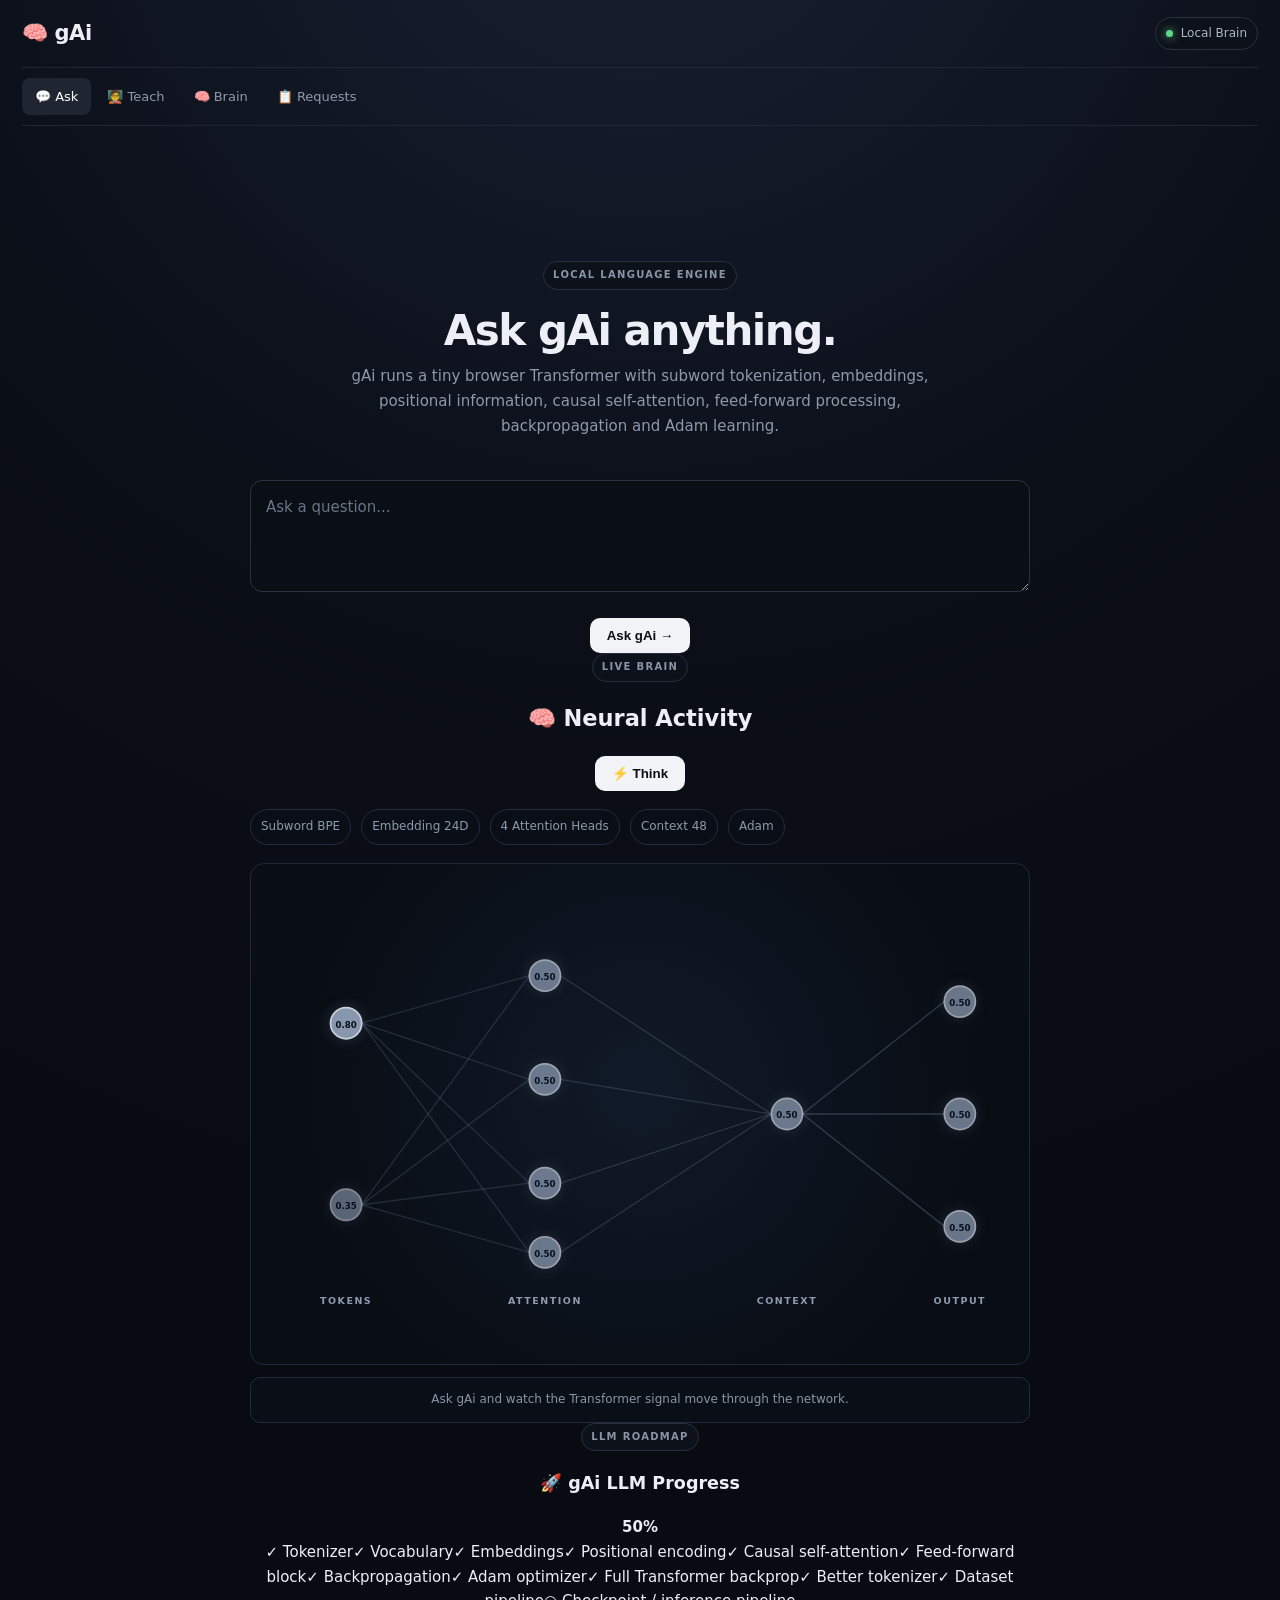
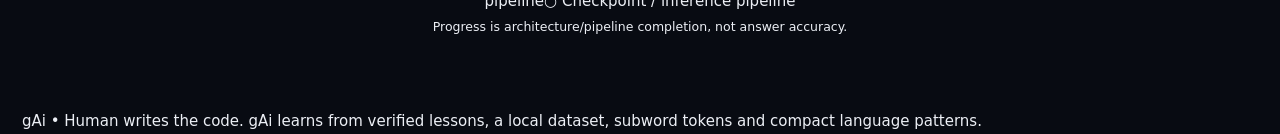
==== commit 77713ecf: "Connect tokenizer and dataset pipeline to Teach and LLM progress" ====
--- a/index.html
+++ b/index.html
@@ -1,18 +1,18 @@
 <!doctype html>
-<html lang="en"><head><meta charset="utf-8"><meta name="viewport" content="width=device-width,initial-scale=1"><title>gAi • Growing Brain</title><link rel="stylesheet" href="./style.css"><script src="./brain/intent.js" defer></script><script type="module">import * as TinyLM from './brain/language/tiny_lm.js';import * as Transformer from './brain/language/micro_transformer.js';window.gAiTinyLM=TinyLM;window.gAiTransformer=Transformer;</script></head>
+<html lang="en"><head><meta charset="utf-8"><meta name="viewport" content="width=device-width,initial-scale=1"><title>gAi • Growing Brain</title><link rel="stylesheet" href="./style.css"><script src="./brain/intent.js" defer></script><script type="module">import * as TinyLM from './brain/language/tiny_lm.js';import * as Transformer from './brain/language/micro_transformer.js';import * as Tokenizer from './brain/language/tokenizer.js';import * as Dataset from './brain/language/dataset.js';window.gAiTinyLM=TinyLM;window.gAiTransformer=Transformer;window.gAiTokenizer=Tokenizer;window.gAiDataset=Dataset;</script></head>
 <body><div class="app"><header><div><div class="logo">🧠 gAi</div><div class="sub">Growing Brain • Human-guided AI</div></div><div class="status"><i></i> Local Brain</div></header>
 <nav><button class="active" data-tab="ask">💬 Ask</button><button data-tab="teach">🧑‍🏫 Teach</button><button data-tab="brain">🧠 Brain</button><button data-tab="requests">📋 Requests</button></nav>
 <main>
-<section id="ask" class="tab active"><div class="hero"><span class="eyebrow">LOCAL LANGUAGE ENGINE</span><h1>Ask gAi anything.</h1><p>gAi runs a tiny browser Transformer with embeddings, positional information, causal self-attention, feed-forward processing, backpropagation and Adam learning.</p><textarea id="q" placeholder="Ask a question..."></textarea><button class="primary" onclick="ask()">Ask gAi →</button><div id="answer"></div>
+<section id="ask" class="tab active"><div class="hero"><span class="eyebrow">LOCAL LANGUAGE ENGINE</span><h1>Ask gAi anything.</h1><p>gAi runs a tiny browser Transformer with subword tokenization, embeddings, positional information, causal self-attention, feed-forward processing, backpropagation and Adam learning.</p><textarea id="q" placeholder="Ask a question..."></textarea><button class="primary" onclick="ask()">Ask gAi →</button><div id="answer"></div>
 <div class="chat-neural"><div class="chat-neural-head"><div><span class="eyebrow">LIVE BRAIN</span><h2>🧠 Neural Activity</h2></div><button class="primary mini" onclick="randomizeNeural()">⚡ Think</button></div>
-<div class="neural-toolbar"><span>Embedding 24D</span><span>4 Attention Heads</span><span>Context 48</span><span>Causal Mask</span><span>Adam</span></div>
+<div class="neural-toolbar"><span>Subword BPE</span><span>Embedding 24D</span><span>4 Attention Heads</span><span>Context 48</span><span>Adam</span></div>
 <div class="neural-wrap"><svg id="neuralSvg" viewBox="0 0 900 500" role="img" aria-label="gAi transformer neural network visualization"></svg></div><div id="neuralInfo" class="neural-info">Ask gAi and watch the Transformer signal move through the network.</div>
-<div class="llm-progress"><div class="progress-head"><div><span class="eyebrow">LLM ROADMAP</span><h3>🚀 gAi LLM Progress</h3></div><strong id="llmPercent">30%</strong></div><div class="progress-track"><div id="llmBar" class="progress-bar"></div></div><div id="llmSteps" class="progress-steps"></div><small>Progress is architecture completion, not answer accuracy.</small></div>
+<div class="llm-progress"><div class="progress-head"><div><span class="eyebrow">LLM ROADMAP</span><h3>🚀 gAi LLM Progress</h3></div><strong id="llmPercent">50%</strong></div><div class="progress-track"><div id="llmBar" class="progress-bar"></div></div><div id="llmSteps" class="progress-steps"></div><small>Progress is architecture/pipeline completion, not answer accuracy.</small></div>
 </div></div></section>
 <section id="teach" class="tab"><div class="panel"><span class="eyebrow">TEACHING</span><h2>Give gAi a new lesson</h2><input id="topic" placeholder="Topic"><textarea id="lesson" placeholder="What are you teaching?"></textarea><button class="primary" onclick="teach()">Add to Brain</button><div id="teachResult"></div></div></section>
-<section id="brain" class="tab"><div class="stats"><div><b id="lessonCount">0</b><span>Lessons</span></div><div><b id="capCount">0</b><span>Capabilities</span></div><div><b id="reqCount">0</b><span>Upgrade requests</span></div></div><div class="columns"><div class="panel"><h2>Knowledge</h2><div id="lessons"></div></div><div class="panel"><h2>Capabilities</h2><div id="caps"></div></div></div></section>
+<section id="brain" class="tab"><div class="stats"><div><b id="lessonCount">0</b><span>Lessons</span></div><div><b id="capCount">0</b><span>Capabilities</span></div><div><b id="reqCount">0</b><span>Upgrade requests</span></div></div><div class="columns"><div class="panel"><h2>Knowledge</h2><div id="lessons"></div></div><div class="panel"><h2>Capabilities</h2><div id="caps"></div></div></div><div class="panel"><h2>🧪 LLM Training State</h2><div id="llmStats" class="muted">Loading...</div></div></section>
 <section id="requests" class="tab"><div class="panel"><span class="eyebrow">HUMAN IMPLEMENTATION</span><h2>Code Upgrade Requests</h2><p class="muted">When gAi cannot answer reliably, it records the capability that needs human-written code.</p><div id="reqs"></div></div></section>
-</main><footer>gAi • Human writes the code. gAi learns from verified capabilities and compact local language patterns.</footer></div>
+</main><footer>gAi • Human writes the code. gAi learns from verified lessons, a local dataset, subword tokens and compact language patterns.</footer></div>
 <script>
 const KEY='gAiBrainV1',$=id=>document.getElementById(id),esc=s=>String(s??'').replace(/[&<>"']/g,c=>({'&':'&amp;','<':'&lt;','>':'&gt;','"':'&quot;',"'":'&#39;'}[c]));
 const loadBrain=()=>{try{return JSON.parse(localStorage.getItem(KEY))||{lessons:[],capabilities:[],requests:[]}}catch{return{lessons:[],capabilities:[],requests:[]}}};const saveBrain=b=>localStorage.setItem(KEY,JSON.stringify(b));
@@ -21,10 +21,10 @@
 function tab(n){document.querySelectorAll('.tab').forEach(x=>x.classList.toggle('active',x.id===n));document.querySelectorAll('nav button').forEach(x=>x.classList.toggle('active',x.dataset.tab===n));if(n==='brain'||n==='requests')render()}document.querySelectorAll('nav button').forEach(b=>b.onclick=()=>tab(b.dataset.tab));
 function tokenize(s){return s.toLowerCase().replace(/[^\p{L}\p{N}\s]/gu,' ').split(/\s+/).filter(x=>x.length>1)}
 function showAnswer(text,confidence,source,q=''){if(!text)return;$('answer').innerHTML=`<div class="answer"><h3>gAi's answer</h3><p>${esc(text).replace(/\n/g,'<br>')}</p><div class="meta"><span>Confidence ${confidence}%</span><span>Source: ${esc(source)}</span></div></div>`;randomizeNeural(q||text)}
-function ask(){const q=$('q').value.trim();if(!q)return;if(isTimeQuestion(q)){const t=browserTime();showAnswer(`The current time in Bangladesh is ${t.time}.`,99,'Built-in time capability',q);$('q').value='';return}if(isDateQuestion(q)){const t=browserTime();showAnswer(`Today is ${t.date}.`,99,'Built-in date capability',q);$('q').value='';return}const detected=typeof detectIntent==='function'?detectIntent(q):{name:'UNKNOWN',score:0};if(detected.name!=='UNKNOWN'&&detected.score>=0.5){const reply=intentResponse(detected.name);if(reply){showAnswer(reply,Math.min(99,Math.round(75+detected.score*24)),'Intent: '+detected.name,q);$('q').value='';return}}const b=loadBrain(),words=tokenize(q),scored=b.lessons.map(l=>{const t=tokenize(l.topic+' '+l.content),hit=words.filter(w=>t.includes(w)).length;return{l,score:words.length?hit/words.length:0}}).sort((a,z)=>z.score-a.score),best=scored[0];if(best&&best.score>=.35){showAnswer(best.l.content,Math.min(95,Math.max(35,Math.round(best.score*100))),best.l.topic,q);$('q').value='';return}const generated=window.gAiTransformer?.generate(q,24)||'';if(generated&&generated.split(/\s+/).length>=3){showAnswer(generated.charAt(0).toUpperCase()+generated.slice(1)+(generated.endsWith('.')?'':'.'),35,'Micro Transformer v2',q);$('q').value='';return}const fallback=window.gAiTinyLM?.generate(q,24)||'';if(fallback&&fallback.split(/\s+/).length>=3){showAnswer(fallback.charAt(0).toUpperCase()+fallback.slice(1)+(fallback.endsWith('.')?'':'.'),25,'Tiny local language model',q);$('q').value='';return}const topic=words.slice(0,5).join('_')||'new_capability',target=`brain/modules/${topic.replace(/[^a-z0-9_]/g,'_')||'new_capability'}.py`;let req=b.requests.find(r=>r.target===target);if(!req){req={id:'REQ-'+String(b.requests.length+1).padStart(3,'0'),target,capability:`${topic}_capability`,question:q,status:'WAITING_FOR_HUMAN_CODE',created:new Date().toISOString()};b.requests.push(req);saveBrain(b)}$('answer').innerHTML=`<div class="answer"><h3>gAi's answer</h3><p>I cannot answer reliably from my current learned knowledge.</p><div class="meta"><span>Confidence 5%</span><span>Known: none</span></div><div class="warning"><b>⚠ Capability needed</b><br>${esc(req.capability)}</div><div class="request"><b>📁 Upload/code this file on GitHub:</b><p><code>${esc(target)}</code></p><small>gAi does not write the implementation code. You provide it.</small></div></div>`;randomizeNeural(q);render()}
-function teach(){const topic=$('topic').value.trim(),content=$('lesson').value.trim();if(!topic||!content)return;const b=loadBrain();b.lessons.push({topic,content,created:new Date().toISOString()});const name=topic.toLowerCase().replace(/\s+/g,'_');if(!b.capabilities.some(x=>x.name===name))b.capabilities.push({name,status:'LEARNED',description:'Learned from a human lesson.'});saveBrain(b);if(window.gAiTinyLM)window.gAiTinyLM.train(`${topic}. ${content}`);if(window.gAiTransformer)window.gAiTransformer.train(`${topic}. ${content}`,2);$('teachResult').textContent='✓ Lesson added to the local brain and both language engines. Transformer weights updated with backprop + Adam.';$('topic').value='';$('lesson').value='';renderProgress();render()}
-function render(){const b=loadBrain();$('lessonCount').textContent=b.lessons.length;$('capCount').textContent=b.capabilities.length;$('reqCount').textContent=b.requests.length;$('lessons').innerHTML=b.lessons.length?b.lessons.slice().reverse().map(x=>`<article><b>${esc(x.topic)}</b><p>${esc(x.content)}</p></article>`).join(''):'<p class="muted">No lessons yet.</p>';$('caps').innerHTML=b.capabilities.length?b.capabilities.map(x=>`<article><b>${esc(x.name)}</b> <span class="badge">${esc(x.status)}</span><p>${esc(x.description)}</p></article>`).join(''):'<p class="muted">No capabilities yet.</p>';$('reqs').innerHTML=b.requests.length?b.requests.slice().reverse().map(x=>`<article class="request"><div><b>📝 ${esc(x.id)}</b><p>Capability: ${esc(x.capability)}</p><p>File: <code>${esc(x.target)}</code></p><p>Question: ${esc(x.question)}</p></div><span>${esc(x.status)}</span></article>`).join(''):'<p class="muted">No upgrade requests yet.</p>'}
-const LLM_PROGRESS=30,roadmap=[['Tokenizer','done'],['Vocabulary','done'],['Embeddings','done'],['Positional encoding','done'],['Causal self-attention','done'],['Feed-forward block','done'],['Backpropagation','done'],['Adam optimizer','done'],['Full Transformer backprop','next'],['Better tokenizer','next'],['Large dataset training','next'],['Checkpoint / inference pipeline','next']];
+function ask(){const q=$('q').value.trim();if(!q)return;if(isTimeQuestion(q)){const t=browserTime();showAnswer(`The current time in Bangladesh is ${t.time}.`,99,'Built-in time capability',q);$('q').value='';return}if(isDateQuestion(q)){const t=browserTime();showAnswer(`Today is ${t.date}.`,99,'Built-in date capability',q);$('q').value='';return}const detected=typeof detectIntent==='function'?detectIntent(q):{name:'UNKNOWN',score:0};if(detected.name!=='UNKNOWN'&&detected.score>=0.5){const reply=intentResponse(detected.name);if(reply){showAnswer(reply,Math.min(99,Math.round(75+detected.score*24)),'Intent: '+detected.name,q);$('q').value='';return}}const b=loadBrain(),words=tokenize(q),scored=b.lessons.map(l=>{const t=tokenize(l.topic+' '+l.content),hit=words.filter(w=>t.includes(w)).length;return{l,score:words.length?hit/words.length:0}}).sort((a,z)=>z.score-a.score),best=scored[0];if(best&&best.score>=.35){showAnswer(best.l.content,Math.min(95,Math.max(35,Math.round(best.score*100))),best.l.topic,q);$('q').value='';return}const generated=window.gAiTransformer?.generate(q,24)||'';if(generated&&generated.trim().length>=8){showAnswer(generated.charAt(0).toUpperCase()+generated.slice(1)+(generated.endsWith('.')?'':'.'),35,'Micro Transformer v4',q);$('q').value='';return}const fallback=window.gAiTinyLM?.generate(q,24)||'';if(fallback&&fallback.split(/\s+/).length>=3){showAnswer(fallback.charAt(0).toUpperCase()+fallback.slice(1)+(fallback.endsWith('.')?'':'.'),25,'Tiny local language model',q);$('q').value='';return}const topic=words.slice(0,5).join('_')||'new_capability',target=`brain/modules/${topic.replace(/[^a-z0-9_]/g,'_')||'new_capability'}.py`;let req=b.requests.find(r=>r.target===target);if(!req){req={id:'REQ-'+String(b.requests.length+1).padStart(3,'0'),target,capability:`${topic}_capability`,question:q,status:'WAITING_FOR_HUMAN_CODE',created:new Date().toISOString()};b.requests.push(req);saveBrain(b)}$('answer').innerHTML=`<div class="answer"><h3>gAi's answer</h3><p>I cannot answer reliably from my current learned knowledge.</p><div class="meta"><span>Confidence 5%</span><span>Known: none</span></div><div class="warning"><b>⚠ Capability needed</b><br>${esc(req.capability)}</div><div class="request"><b>📁 Upload/code this file on GitHub:</b><p><code>${esc(target)}</code></p><small>gAi does not write the implementation code. You provide it.</small></div></div>`;randomizeNeural(q);render()}
+function teach(){const topic=$('topic').value.trim(),content=$('lesson').value.trim();if(!topic||!content)return;const b=loadBrain();const lesson={topic,content,created:new Date().toISOString()};b.lessons.push(lesson);const name=topic.toLowerCase().replace(/\s+/g,'_');if(!b.capabilities.some(x=>x.name===name))b.capabilities.push({name,status:'LEARNED',description:'Learned from a human lesson.'});saveBrain(b);try{window.gAiDataset?.add(topic,content,'human-verified');window.gAiTokenizer?.train(`${topic}. ${content}`,24)}catch(e){console.warn('training pipeline',e)}if(window.gAiTinyLM)window.gAiTinyLM.train(`${topic}. ${content}`);if(window.gAiTransformer)window.gAiTransformer.trainFromLessons([lesson]);$('teachResult').textContent='✓ Lesson → dataset → subword tokenizer → Transformer training complete. Weights updated with backprop + Adam.';$('topic').value='';$('lesson').value='';renderProgress();render()}
+function render(){const b=loadBrain();$('lessonCount').textContent=b.lessons.length;$('capCount').textContent=b.capabilities.length;$('reqCount').textContent=b.requests.length;$('lessons').innerHTML=b.lessons.length?b.lessons.slice().reverse().map(x=>`<article><b>${esc(x.topic)}</b><p>${esc(x.content)}</p></article>`).join(''):'<p class="muted">No lessons yet.</p>';$('caps').innerHTML=b.capabilities.length?b.capabilities.map(x=>`<article><b>${esc(x.name)}</b> <span class="badge">${esc(x.status)}</span><p>${esc(x.description)}</p></article>`).join(''):'<p class="muted">No capabilities yet.</p>';$('reqs').innerHTML=b.requests.length?b.requests.slice().reverse().map(x=>`<article class="request"><div><b>📝 ${esc(x.id)}</b><p>Capability: ${esc(x.capability)}</p><p>File: <code>${esc(x.target)}</code></p><p>Question: ${esc(x.question)}</p></div><span>${esc(x.status)}</span></article>`).join(''):'<p class="muted">No upgrade requests yet.';let s=window.gAiTransformer?.stats(),d=window.gAiDataset?.stats(),t=window.gAiTokenizer?.stats();if($('llmStats'))$('llmStats').innerHTML=`Transformer: <b>v4</b> • vocab ${s?.vocabulary||0} • train steps ${s?.trainSteps||0} • loss ${Number(s?.loss||0).toFixed(3)} • optimizer ${s?.optimizer||'Adam'}<br>Tokenizer: <b>${t?.merges||0}</b> learned merges • dataset: <b>${d?.samples||0}</b> samples • ${d?.topics||0} topics`}
+const LLM_PROGRESS=50,roadmap=[['Tokenizer','done'],['Vocabulary','done'],['Embeddings','done'],['Positional encoding','done'],['Causal self-attention','done'],['Feed-forward block','done'],['Backpropagation','done'],['Adam optimizer','done'],['Full Transformer backprop','done'],['Better tokenizer','done'],['Dataset pipeline','done'],['Checkpoint / inference pipeline','next']];
 function renderProgress(){const p=LLM_PROGRESS;$('llmPercent').textContent=p+'%';$('llmBar').style.width=p+'%';$('llmSteps').innerHTML=roadmap.map(x=>`<span class="${x[1]}">${x[1]==='done'?'✓':'○'} ${esc(x[0])}</span>`).join('');try{const s=window.gAiTransformer?.stats();if(s&&$('neuralInfo')&&s.trainSteps)$('neuralInfo').dataset.train=`Training steps: ${s.trainSteps} • loss: ${Number(s.loss||0).toFixed(3)} • optimizer: ${s.optimizer}`}catch{}}
 const neuralNodes={input:[{x:110,y:145},{x:110,y:355}],hidden:[{x:340,y:90},{x:340,y:210},{x:340,y:330},{x:340,y:410}],output:[{x:620,y:250}],attention:[{x:820,y:120},{x:820,y:250},{x:820,y:380}]};function sigmoid(x){return 1/(1+Math.exp(-x))}
 function renderNeural(values=null){const svg=$('neuralSvg');if(!svg)return;const ns='http://www.w3.org/2000/svg';svg.innerHTML='';const iv=values?.input||[.8,.35],hv=values?.hidden||[.5,.5,.5,.5],ov=values?.output?.[0]??.5,av=values?.attention||[.5,.5,.5],add=(tag,attrs,text='')=>{const e=document.createElementNS(ns,tag);Object.entries(attrs).forEach(([k,v])=>e.setAttribute(k,v));if(text)e.textContent=text;svg.appendChild(e);return e};for(const a of neuralNodes.input)for(const b of neuralNodes.hidden)add('line',{x1:a.x+18,y1:a.y,x2:b.x-18,y2:b.y,class:'neural-edge',opacity:.28,'stroke-width':1.5});for(const a of neuralNodes.hidden)for(const b of neuralNodes.output)add('line',{x1:a.x+18,y1:a.y,x2:b.x-18,y2:b.y,class:'neural-edge',opacity:.32,'stroke-width':1.5});for(const a of neuralNodes.output)for(const b of neuralNodes.attention)add('line',{x1:a.x+18,y1:a.y,x2:b.x-18,y2:b.y,class:'neural-edge',opacity:.4,'stroke-width':1.5});[['input',iv],['hidden',hv],['output',[ov]],['attention',av]].forEach(([layer,vals])=>neuralNodes[layer].forEach((p,i)=>{const v=Math.max(0,Math.min(1,vals[i]??0));add('circle',{cx:p.x,cy:p.y,r:18,class:'neural-node',opacity:.3+v*.7});add('text',{x:p.x,y:p.y+5,'text-anchor':'middle',class:'neural-value'},v.toFixed(2))}));[['TOKENS',110,470],['ATTENTION',340,470],['CONTEXT',620,470],['OUTPUT',820,470]].forEach(x=>add('text',{x:x[1],y:x[2],'text-anchor':'middle',class:'neural-label'},x[0]))}
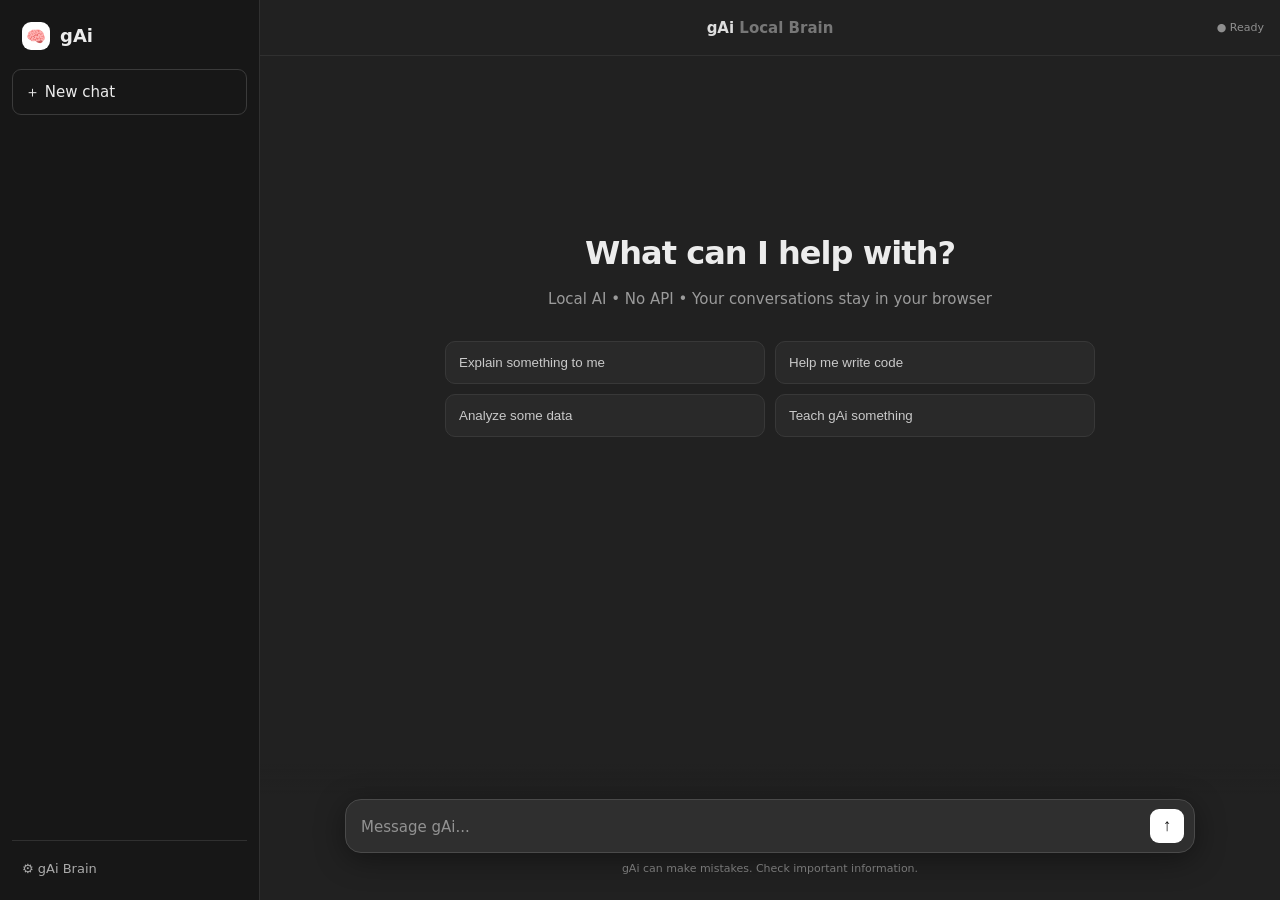
==== commit 9e9365de: "Build ChatGPT-style gAi conversation UI" ====
--- a/index.html
+++ b/index.html
@@ -1,33 +1 @@
-<!doctype html>
-<html lang="en"><head><meta charset="utf-8"><meta name="viewport" content="width=device-width,initial-scale=1"><title>gAi • Growing Brain</title><link rel="stylesheet" href="./style.css"><script src="./brain/intent.js" defer></script><script type="module">import * as TinyLM from './brain/language/tiny_lm.js';import * as Transformer from './brain/language/micro_transformer.js';import * as Tokenizer from './brain/language/tokenizer.js';import * as Dataset from './brain/language/dataset.js';window.gAiTinyLM=TinyLM;window.gAiTransformer=Transformer;window.gAiTokenizer=Tokenizer;window.gAiDataset=Dataset;</script></head>
-<body><div class="app"><header><div><div class="logo">🧠 gAi</div><div class="sub">Growing Brain • Human-guided AI</div></div><div class="status"><i></i> Local Brain</div></header>
-<nav><button class="active" data-tab="ask">💬 Ask</button><button data-tab="teach">🧑‍🏫 Teach</button><button data-tab="brain">🧠 Brain</button><button data-tab="requests">📋 Requests</button></nav>
-<main>
-<section id="ask" class="tab active"><div class="hero"><span class="eyebrow">LOCAL LANGUAGE ENGINE</span><h1>Ask gAi anything.</h1><p>gAi runs a tiny browser Transformer with subword tokenization, embeddings, positional information, causal self-attention, feed-forward processing, backpropagation and Adam learning.</p><textarea id="q" placeholder="Ask a question..."></textarea><button class="primary" onclick="ask()">Ask gAi →</button><div id="answer"></div>
-<div class="chat-neural"><div class="chat-neural-head"><div><span class="eyebrow">LIVE BRAIN</span><h2>🧠 Neural Activity</h2></div><button class="primary mini" onclick="randomizeNeural()">⚡ Think</button></div>
-<div class="neural-toolbar"><span>Subword BPE</span><span>Embedding 24D</span><span>4 Attention Heads</span><span>Context 48</span><span>Adam</span></div>
-<div class="neural-wrap"><svg id="neuralSvg" viewBox="0 0 900 500" role="img" aria-label="gAi transformer neural network visualization"></svg></div><div id="neuralInfo" class="neural-info">Ask gAi and watch the Transformer signal move through the network.</div>
-<div class="llm-progress"><div class="progress-head"><div><span class="eyebrow">LLM ROADMAP</span><h3>🚀 gAi LLM Progress</h3></div><strong id="llmPercent">50%</strong></div><div class="progress-track"><div id="llmBar" class="progress-bar"></div></div><div id="llmSteps" class="progress-steps"></div><small>Progress is architecture/pipeline completion, not answer accuracy.</small></div>
-</div></div></section>
-<section id="teach" class="tab"><div class="panel"><span class="eyebrow">TEACHING</span><h2>Give gAi a new lesson</h2><input id="topic" placeholder="Topic"><textarea id="lesson" placeholder="What are you teaching?"></textarea><button class="primary" onclick="teach()">Add to Brain</button><div id="teachResult"></div></div></section>
-<section id="brain" class="tab"><div class="stats"><div><b id="lessonCount">0</b><span>Lessons</span></div><div><b id="capCount">0</b><span>Capabilities</span></div><div><b id="reqCount">0</b><span>Upgrade requests</span></div></div><div class="columns"><div class="panel"><h2>Knowledge</h2><div id="lessons"></div></div><div class="panel"><h2>Capabilities</h2><div id="caps"></div></div></div><div class="panel"><h2>🧪 LLM Training State</h2><div id="llmStats" class="muted">Loading...</div></div></section>
-<section id="requests" class="tab"><div class="panel"><span class="eyebrow">HUMAN IMPLEMENTATION</span><h2>Code Upgrade Requests</h2><p class="muted">When gAi cannot answer reliably, it records the capability that needs human-written code.</p><div id="reqs"></div></div></section>
-</main><footer>gAi • Human writes the code. gAi learns from verified lessons, a local dataset, subword tokens and compact language patterns.</footer></div>
-<script>
-const KEY='gAiBrainV1',$=id=>document.getElementById(id),esc=s=>String(s??'').replace(/[&<>"']/g,c=>({'&':'&amp;','<':'&lt;','>':'&gt;','"':'&quot;',"'":'&#39;'}[c]));
-const loadBrain=()=>{try{return JSON.parse(localStorage.getItem(KEY))||{lessons:[],capabilities:[],requests:[]}}catch{return{lessons:[],capabilities:[],requests:[]}}};const saveBrain=b=>localStorage.setItem(KEY,JSON.stringify(b));
-function browserTime(){const n=new Date(),time=new Intl.DateTimeFormat('en-US',{timeZone:'Asia/Dhaka',hour:'numeric',minute:'2-digit',second:'2-digit',hour12:true}).format(n),date=new Intl.DateTimeFormat('en-US',{timeZone:'Asia/Dhaka',year:'numeric',month:'long',day:'numeric',weekday:'long'}).format(n);return{time,date}}
-function isTimeQuestion(q){return /\b(what time|current time|time is it|tell me the time|clock)\b/i.test(q)||/\b(time now|ekhon kot[ao]|koto baje|koita baje|kotay baje)\b/i.test(q)}function isDateQuestion(q){return /\b(today'?s date|what date|current date|what day is today|which day is today)\b/i.test(q)}
-function tab(n){document.querySelectorAll('.tab').forEach(x=>x.classList.toggle('active',x.id===n));document.querySelectorAll('nav button').forEach(x=>x.classList.toggle('active',x.dataset.tab===n));if(n==='brain'||n==='requests')render()}document.querySelectorAll('nav button').forEach(b=>b.onclick=()=>tab(b.dataset.tab));
-function tokenize(s){return s.toLowerCase().replace(/[^\p{L}\p{N}\s]/gu,' ').split(/\s+/).filter(x=>x.length>1)}
-function showAnswer(text,confidence,source,q=''){if(!text)return;$('answer').innerHTML=`<div class="answer"><h3>gAi's answer</h3><p>${esc(text).replace(/\n/g,'<br>')}</p><div class="meta"><span>Confidence ${confidence}%</span><span>Source: ${esc(source)}</span></div></div>`;randomizeNeural(q||text)}
-function ask(){const q=$('q').value.trim();if(!q)return;if(isTimeQuestion(q)){const t=browserTime();showAnswer(`The current time in Bangladesh is ${t.time}.`,99,'Built-in time capability',q);$('q').value='';return}if(isDateQuestion(q)){const t=browserTime();showAnswer(`Today is ${t.date}.`,99,'Built-in date capability',q);$('q').value='';return}const detected=typeof detectIntent==='function'?detectIntent(q):{name:'UNKNOWN',score:0};if(detected.name!=='UNKNOWN'&&detected.score>=0.5){const reply=intentResponse(detected.name);if(reply){showAnswer(reply,Math.min(99,Math.round(75+detected.score*24)),'Intent: '+detected.name,q);$('q').value='';return}}const b=loadBrain(),words=tokenize(q),scored=b.lessons.map(l=>{const t=tokenize(l.topic+' '+l.content),hit=words.filter(w=>t.includes(w)).length;return{l,score:words.length?hit/words.length:0}}).sort((a,z)=>z.score-a.score),best=scored[0];if(best&&best.score>=.35){showAnswer(best.l.content,Math.min(95,Math.max(35,Math.round(best.score*100))),best.l.topic,q);$('q').value='';return}const generated=window.gAiTransformer?.generate(q,24)||'';if(generated&&generated.trim().length>=8){showAnswer(generated.charAt(0).toUpperCase()+generated.slice(1)+(generated.endsWith('.')?'':'.'),35,'Micro Transformer v4',q);$('q').value='';return}const fallback=window.gAiTinyLM?.generate(q,24)||'';if(fallback&&fallback.split(/\s+/).length>=3){showAnswer(fallback.charAt(0).toUpperCase()+fallback.slice(1)+(fallback.endsWith('.')?'':'.'),25,'Tiny local language model',q);$('q').value='';return}const topic=words.slice(0,5).join('_')||'new_capability',target=`brain/modules/${topic.replace(/[^a-z0-9_]/g,'_')||'new_capability'}.py`;let req=b.requests.find(r=>r.target===target);if(!req){req={id:'REQ-'+String(b.requests.length+1).padStart(3,'0'),target,capability:`${topic}_capability`,question:q,status:'WAITING_FOR_HUMAN_CODE',created:new Date().toISOString()};b.requests.push(req);saveBrain(b)}$('answer').innerHTML=`<div class="answer"><h3>gAi's answer</h3><p>I cannot answer reliably from my current learned knowledge.</p><div class="meta"><span>Confidence 5%</span><span>Known: none</span></div><div class="warning"><b>⚠ Capability needed</b><br>${esc(req.capability)}</div><div class="request"><b>📁 Upload/code this file on GitHub:</b><p><code>${esc(target)}</code></p><small>gAi does not write the implementation code. You provide it.</small></div></div>`;randomizeNeural(q);render()}
-function teach(){const topic=$('topic').value.trim(),content=$('lesson').value.trim();if(!topic||!content)return;const b=loadBrain();const lesson={topic,content,created:new Date().toISOString()};b.lessons.push(lesson);const name=topic.toLowerCase().replace(/\s+/g,'_');if(!b.capabilities.some(x=>x.name===name))b.capabilities.push({name,status:'LEARNED',description:'Learned from a human lesson.'});saveBrain(b);try{window.gAiDataset?.add(topic,content,'human-verified');window.gAiTokenizer?.train(`${topic}. ${content}`,24)}catch(e){console.warn('training pipeline',e)}if(window.gAiTinyLM)window.gAiTinyLM.train(`${topic}. ${content}`);if(window.gAiTransformer)window.gAiTransformer.trainFromLessons([lesson]);$('teachResult').textContent='✓ Lesson → dataset → subword tokenizer → Transformer training complete. Weights updated with backprop + Adam.';$('topic').value='';$('lesson').value='';renderProgress();render()}
-function render(){const b=loadBrain();$('lessonCount').textContent=b.lessons.length;$('capCount').textContent=b.capabilities.length;$('reqCount').textContent=b.requests.length;$('lessons').innerHTML=b.lessons.length?b.lessons.slice().reverse().map(x=>`<article><b>${esc(x.topic)}</b><p>${esc(x.content)}</p></article>`).join(''):'<p class="muted">No lessons yet.</p>';$('caps').innerHTML=b.capabilities.length?b.capabilities.map(x=>`<article><b>${esc(x.name)}</b> <span class="badge">${esc(x.status)}</span><p>${esc(x.description)}</p></article>`).join(''):'<p class="muted">No capabilities yet.</p>';$('reqs').innerHTML=b.requests.length?b.requests.slice().reverse().map(x=>`<article class="request"><div><b>📝 ${esc(x.id)}</b><p>Capability: ${esc(x.capability)}</p><p>File: <code>${esc(x.target)}</code></p><p>Question: ${esc(x.question)}</p></div><span>${esc(x.status)}</span></article>`).join(''):'<p class="muted">No upgrade requests yet.';let s=window.gAiTransformer?.stats(),d=window.gAiDataset?.stats(),t=window.gAiTokenizer?.stats();if($('llmStats'))$('llmStats').innerHTML=`Transformer: <b>v4</b> • vocab ${s?.vocabulary||0} • train steps ${s?.trainSteps||0} • loss ${Number(s?.loss||0).toFixed(3)} • optimizer ${s?.optimizer||'Adam'}<br>Tokenizer: <b>${t?.merges||0}</b> learned merges • dataset: <b>${d?.samples||0}</b> samples • ${d?.topics||0} topics`}
-const LLM_PROGRESS=50,roadmap=[['Tokenizer','done'],['Vocabulary','done'],['Embeddings','done'],['Positional encoding','done'],['Causal self-attention','done'],['Feed-forward block','done'],['Backpropagation','done'],['Adam optimizer','done'],['Full Transformer backprop','done'],['Better tokenizer','done'],['Dataset pipeline','done'],['Checkpoint / inference pipeline','next']];
-function renderProgress(){const p=LLM_PROGRESS;$('llmPercent').textContent=p+'%';$('llmBar').style.width=p+'%';$('llmSteps').innerHTML=roadmap.map(x=>`<span class="${x[1]}">${x[1]==='done'?'✓':'○'} ${esc(x[0])}</span>`).join('');try{const s=window.gAiTransformer?.stats();if(s&&$('neuralInfo')&&s.trainSteps)$('neuralInfo').dataset.train=`Training steps: ${s.trainSteps} • loss: ${Number(s.loss||0).toFixed(3)} • optimizer: ${s.optimizer}`}catch{}}
-const neuralNodes={input:[{x:110,y:145},{x:110,y:355}],hidden:[{x:340,y:90},{x:340,y:210},{x:340,y:330},{x:340,y:410}],output:[{x:620,y:250}],attention:[{x:820,y:120},{x:820,y:250},{x:820,y:380}]};function sigmoid(x){return 1/(1+Math.exp(-x))}
-function renderNeural(values=null){const svg=$('neuralSvg');if(!svg)return;const ns='http://www.w3.org/2000/svg';svg.innerHTML='';const iv=values?.input||[.8,.35],hv=values?.hidden||[.5,.5,.5,.5],ov=values?.output?.[0]??.5,av=values?.attention||[.5,.5,.5],add=(tag,attrs,text='')=>{const e=document.createElementNS(ns,tag);Object.entries(attrs).forEach(([k,v])=>e.setAttribute(k,v));if(text)e.textContent=text;svg.appendChild(e);return e};for(const a of neuralNodes.input)for(const b of neuralNodes.hidden)add('line',{x1:a.x+18,y1:a.y,x2:b.x-18,y2:b.y,class:'neural-edge',opacity:.28,'stroke-width':1.5});for(const a of neuralNodes.hidden)for(const b of neuralNodes.output)add('line',{x1:a.x+18,y1:a.y,x2:b.x-18,y2:b.y,class:'neural-edge',opacity:.32,'stroke-width':1.5});for(const a of neuralNodes.output)for(const b of neuralNodes.attention)add('line',{x1:a.x+18,y1:a.y,x2:b.x-18,y2:b.y,class:'neural-edge',opacity:.4,'stroke-width':1.5});[['input',iv],['hidden',hv],['output',[ov]],['attention',av]].forEach(([layer,vals])=>neuralNodes[layer].forEach((p,i)=>{const v=Math.max(0,Math.min(1,vals[i]??0));add('circle',{cx:p.x,cy:p.y,r:18,class:'neural-node',opacity:.3+v*.7});add('text',{x:p.x,y:p.y+5,'text-anchor':'middle',class:'neural-value'},v.toFixed(2))}));[['TOKENS',110,470],['ATTENTION',340,470],['CONTEXT',620,470],['OUTPUT',820,470]].forEach(x=>add('text',{x:x[1],y:x[2],'text-anchor':'middle',class:'neural-label'},x[0]))}
-function randomizeNeural(q=''){let info=null;try{info=window.gAiTransformer?.inspect(q||'')}catch{}const e=info?.embedding||Array.from({length:8},()=>Math.random()),input=[Math.abs(e[0])%1,Math.abs(e[1])%1],hidden=[sigmoid(e[2]*3),sigmoid(e[3]*3),sigmoid(e[4]*3),sigmoid(e[5]*3)],output=[sigmoid(e[6]*3)],attention=[sigmoid(e[0]*4),sigmoid(e[3]*4),sigmoid(e[7]*4)];renderNeural({input,hidden,output,attention});if($('neuralInfo'))$('neuralInfo').innerHTML=`Tokens: <b>${esc(info?.tokens?.join(' ')||'live')}</b> → embedding <b>24D</b> → <b>4-head causal attention</b> → output <b>${output[0].toFixed(2)}</b>`}
-$('q').addEventListener('keydown',e=>{if(e.key==='Enter'&&!e.shiftKey){e.preventDefault();ask()}});render();renderProgress();renderNeural();
-</script></body></html>+<!doctype html><html lang="en"><head><meta charset="utf-8"><meta name="viewport" content="width=device-width,initial-scale=1"><title>gAi • Growing Brain</title><link rel="stylesheet" href="./style.css"></head><body><div class="app"><aside class="sidebar"><div class="sidebar-brand"><div class="brand-dot">🧠</div><span>gAi</span></div><button class="new-chat" id="newChat"><span>＋ New chat</span></button><div class="chat-list" id="chatList"></div><div class="sidebar-bottom"><a class="side-link" href="https://github.com/Iammdtanvirrahman2007/gAi" target="_blank">⚙ gAi Brain</a></div></aside><section class="main"><header class="topbar"><div class="model-name">gAi <span style="color:#777">Local Brain</span></div><div class="model-status" id="modelStatus">● Ready</div></header><div class="chat-scroll" id="chatScroll"><main class="chat-inner" id="chatInner"><div class="welcome" id="welcome"><h1>What can I help with?</h1><p>Local AI • No API • Your conversations stay in your browser</p><div class="empty-suggestions"><button class="suggestion">Explain something to me</button><button class="suggestion">Help me write code</button><button class="suggestion">Analyze some data</button><button class="suggestion">Teach gAi something</button></div></div></main></div></section></div><div class="composer-wrap"><div class="composer"><textarea id="chatInput" rows="1" placeholder="Message gAi..."></textarea><button class="stop" id="stopBtn">Stop</button><button class="send" id="sendBtn" aria-label="Send">↑</button></div><div class="composer-note">gAi can make mistakes. Check important information.</div></div><script type="module">import * as Transformer from './brain/language/micro_transformer.js';import * as TinyLM from './brain/language/tiny_lm.js';import * as Dataset from './brain/language/dataset.js';import * as Tokenizer from './brain/language/tokenizer.js';const KEY='gAiChatsV1';const $=id=>document.getElementById(id);let chats=load();let current=null;let busy=false;let abort=false;function load(){try{return JSON.parse(localStorage.getItem(KEY))||[]}catch{return[]}}function save(){try{localStorage.setItem(KEY,JSON.stringify(chats.slice(-50)))}catch{}}function makeChat(){return{id:crypto.randomUUID?crypto.randomUUID():String(Date.now()),title:'New chat',messages:[],created:Date.now(),updated:Date.now()}}function active(){if(!current){current=makeChat();chats.push(current);save()}return current}function escape(s){return String(s).replace(/[&<>\"]/g,c=>({'&':'&amp;','<':'&lt;','>':'&gt;','\"':'&quot;'}[c]))}function renderList(){const box=$('chatList');box.innerHTML=chats.slice().reverse().map(c=>`<div class="chat-item ${c.id===current?.id?'active':''}" data-id="${c.id}">💬 <span>${escape(c.title||'New chat')}</span></div>`).join('');box.querySelectorAll('.chat-item').forEach(x=>x.onclick=()=>{current=chats.find(c=>c.id===x.dataset.id);render()})}function render(){const c=active();const inner=$('chatInner');if(!c.messages.length){inner.innerHTML=`<div class="welcome" id="welcome"><h1>What can I help with?</h1><p>Local AI • No API • Your conversations stay in your browser</p><div class="empty-suggestions"><button class="suggestion">Explain something to me</button><button class="suggestion">Help me write code</button><button class="suggestion">Analyze some data</button><button class="suggestion">Teach gAi something</button></div></div>`;inner.querySelectorAll('.suggestion').forEach(b=>b.onclick=()=>{ $('chatInput').value=b.textContent;send()});return}inner.innerHTML=c.messages.map(m=>`<div class="message ${m.role}"><div class="avatar">${m.role==='user'?'U':'G'}</div><div class="message-body"><div class="message-role">${m.role==='user'?'You':'gAi'}</div><div class="message-text">${escape(m.content)}</div></div></div>`).join('');scrollBottom()}function scrollBottom(){const s=$('chatScroll');requestAnimationFrame(()=>s.scrollTop=s.scrollHeight)}function resize(){const x=$('chatInput');x.style.height='auto';x.style.height=Math.min(x.scrollHeight,180)+'px'}async function answer(prompt,history){let context=history.slice(-6).map(x=>x.role+': '+x.content).join('\n');let full=context?context+'\nuser: '+prompt:prompt;let out='';try{out=String(Transformer.generate(full,32,{temperature:.72,topK:8,topP:.9,repeatPenalty:.8})||'').trim()}catch(e){}if(!out||out.length<2||/^\[/.test(out)){try{out=String(TinyLM.generate(prompt,32)||'').trim()}catch(e){}}if(!out)out='I am still learning. Teach me more examples and I will improve.';return out}async function send(){if(busy)return;const input=$('chatInput');const text=input.value.trim();if(!text)return;const c=active();if(!c.messages.length)c.title=text.slice(0,38);c.messages.push({role:'user',content:text,time:Date.now()});c.updated=Date.now();input.value='';resize();save();renderList();render();busy=true;abort=false;$('sendBtn').disabled=true;$('stopBtn').style.display='block';$('modelStatus').textContent='● Thinking';const placeholder={role:'assistant',content:'',time:Date.now(),typing:true};c.messages.push(placeholder);render();try{const result=await answer(text,c.messages.slice(0,-1));if(!abort)placeholder.content=result}catch(e){placeholder.content='Something went wrong while generating a response.'}placeholder.typing=false;c.updated=Date.now();save();busy=false;$('sendBtn').disabled=false;$('stopBtn').style.display='none';$('modelStatus').textContent='● Ready';render()}$('chatInput').addEventListener('input',resize);$('chatInput').addEventListener('keydown',e=>{if(e.key==='Enter'&&!e.shiftKey){e.preventDefault();send()}});$('sendBtn').onclick=send;$('stopBtn').onclick=()=>{abort=true;$('modelStatus').textContent='● Ready'};$('newChat').onclick=()=>{current=makeChat();chats.push(current);save();renderList();render();$('chatInput').focus()};if(!chats.length)current=makeChat();else current=chats[chats.length-1];renderList();render();$('chatInput').focus();window.gAiChat={send,newChat:()=>{$('newChat').click()},chats};</script></body></html>
--- a/style.css
+++ b/style.css
@@ -1 +1 @@
-*{box-sizing:border-box}html{height:100%;background:#080b12}body{margin:0;min-height:100%;background:radial-gradient(circle at 50% -10%,#182033 0,#0b0f18 38%,#080b12 72%);color:#eceff5;font:15px/1.65 Inter,ui-sans-serif,system-ui,-apple-system,BlinkMacSystemFont,"Segoe UI",sans-serif}.app{min-height:100vh;max-width:1280px;margin:auto;padding:0 22px}header{height:68px;display:flex;justify-content:space-between;align-items:center;border-bottom:1px solid #202633}.logo{font-size:21px;font-weight:750;letter-spacing:-.02em}.sub{display:none}.status{display:flex;align-items:center;gap:8px;color:#aeb7c7;font-size:12px;padding:6px 10px;border:1px solid #293140;border-radius:999px;background:#0d1119}.status i{width:7px;height:7px;background:#61d78b;border-radius:50%;box-shadow:0 0 10px #61d78b}.status i{display:block}nav{display:flex;gap:3px;padding:10px 0;margin:0;border-bottom:1px solid #202633}nav button{background:transparent;border:0;color:#8f99aa;border-radius:8px;padding:8px 13px;cursor:pointer;font:inherit;font-size:13px;transition:.18s}nav button:hover{background:#151a24;color:#e7ebf2}nav button.active{background:#202631;color:#fff}.tab{display:none}.tab.active{display:block}main{min-height:calc(100vh - 128px)}.hero{max-width:820px;margin:0 auto;padding:15vh 20px 70px;text-align:center;min-height:620px}.eyebrow{display:inline-flex;align-items:center;padding:5px 9px;border:1px solid #27303e;border-radius:999px;color:#8994a7;font-size:10px;letter-spacing:.13em;font-weight:700;background:#0d1119}.hero h1{font-size:42px;line-height:1.1;letter-spacing:-.035em;margin:18px 0 10px}.hero>p{max-width:620px;margin:0 auto 32px;color:#8f99aa}.hero textarea{min-height:112px;text-align:left}.hero .primary{display:block;margin:8px auto 0}.panel{background:#0d121b;border:1px solid #232b38;border-radius:14px;padding:25px;margin:28px auto;max-width:1050px}.panel h2{margin:7px 0;font-size:24px;letter-spacing:-.02em}.panel textarea{min-height:150px}textarea,input{width:100%;background:#0a0e15;border:1px solid #2a3341;border-radius:12px;color:#f5f7fb;padding:14px 15px;margin:10px 0;font:inherit;outline:none;transition:border-color .18s,box-shadow .18s;resize:vertical}textarea::placeholder,input::placeholder{color:#697486}textarea:focus,input:focus{border-color:#697991;box-shadow:0 0 0 3px #64748d18}.primary{background:#f1f3f6;color:#0b0e13;border:0;border-radius:10px;padding:10px 17px;font-weight:700;cursor:pointer;transition:.18s}.primary:hover{background:#fff;transform:translateY(-1px)}.answer{margin:34px auto 0;max-width:760px;text-align:left;border:1px solid #242c38;background:#0d121b;border-radius:14px;padding:20px 22px}.answer h3{margin:0 0 10px;font-size:14px;color:#dce2eb}.answer p{color:#d6dce6;margin:8px 0 16px}.meta{display:flex;gap:7px;flex-wrap:wrap;color:#8d98a9;font-size:12px}.meta span,.badge{padding:4px 8px;border:1px solid #2a3340;border-radius:999px;background:#101620}.warning{margin-top:14px;padding:13px;border:1px solid #51472b;border-radius:10px;color:#dfcf9a;background:#17140c}.request{margin-top:12px;padding:14px;border:1px solid #2b3544;border-radius:10px;background:#0a0f17}.request code,code{font-family:"SFMono-Regular",Consolas,monospace;color:#c7d0dd}.muted{color:#7e899a}.stats{display:grid;grid-template-columns:repeat(3,1fr);gap:12px;margin:28px auto 16px;max-width:1050px}.stats div{background:#0d121b;border:1px solid #232b38;border-radius:13px;padding:17px}.stats b{display:block;font-size:27px}.stats span{color:#7e899a;font-size:12px}.columns{display:grid;grid-template-columns:1fr 1fr;gap:14px;max-width:1050px;margin:auto}.columns .panel{margin:0}article{border:1px solid #222b38;background:#0a0f17;border-radius:10px;padding:13px;margin:8px 0}article p{margin:4px 0;color:#8e99aa}.request{display:flex;justify-content:space-between;gap:12px;align-items:center}.neural-panel{max-width:1100px}.neural-toolbar{display:flex;align-items:center;gap:10px;flex-wrap:wrap;margin:18px 0;color:#8e99aa;font-size:12px}.neural-toolbar span{padding:7px 10px;border:1px solid #252e3b;border-radius:999px;background:#0a0f17}.neural-toolbar b{color:#e8edf5;margin-left:4px}.neural-toolbar .primary{margin-left:auto;padding:8px 13px;font-size:12px}.neural-wrap{width:100%;overflow:auto;border:1px solid #202a38;border-radius:14px;background:radial-gradient(circle at 50% 45%,#111a29,#090d14 72%);min-height:500px}.neural-wrap svg{display:block;width:100%;min-width:760px;height:500px}.neural-edge{stroke:#66758d;transition:.2s}.neural-node{fill:#9daec8;stroke:#e9eef7;stroke-width:2;filter:drop-shadow(0 0 8px #7184a655);transition:.3s}.neural-value{fill:#07101b;font-size:10px;font-weight:800;pointer-events:none}.neural-label{fill:#8e9bae;font-size:11px;font-weight:800;letter-spacing:.16em}.neural-info{margin-top:12px;padding:12px 14px;border:1px solid #222c3a;border-radius:10px;background:#0a0f17;color:#8995a7;font-size:12px}.neural-info b{color:#dce3ed}@media(max-width:700px){.app{padding:0 12px}.hero{padding:11vh 8px 50px}.hero h1{font-size:34px}.columns,.stats{grid-template-columns:1fr}.request{align-items:flex-start;flex-direction:column}nav{overflow:auto}.panel{padding:19px}.neural-toolbar .primary{margin-left:0}.neural-wrap{min-height:380px}.neural-wrap svg{height:380px}}
+*{box-sizing:border-box}html,body{margin:0;height:100%;background:#212121;color:#ececec;font:15px/1.6 Inter,ui-sans-serif,system-ui,-apple-system,BlinkMacSystemFont,"Segoe UI",sans-serif}body{overflow:hidden}.app{height:100vh;display:flex;max-width:none;margin:0;padding:0;background:#212121}.sidebar{width:260px;flex:0 0 260px;background:#171717;border-right:1px solid #303030;display:flex;flex-direction:column;padding:12px}.sidebar-brand{display:flex;align-items:center;gap:10px;padding:10px 10px 18px;font-weight:750;font-size:18px}.brand-dot{width:28px;height:28px;border-radius:9px;background:#fff;color:#171717;display:grid;place-items:center;font-size:16px}.new-chat{width:100%;background:transparent;color:#ececec;border:1px solid #3b3b3b;border-radius:9px;padding:10px 12px;text-align:left;cursor:pointer;font:inherit}.new-chat:hover{background:#242424}.chat-list{flex:1;overflow:auto;margin-top:10px}.chat-item{display:flex;align-items:center;gap:9px;padding:9px 10px;border-radius:8px;color:#bdbdbd;cursor:pointer;white-space:nowrap;overflow:hidden;text-overflow:ellipsis}.chat-item:hover,.chat-item.active{background:#2a2a2a;color:#fff}.sidebar-bottom{border-top:1px solid #303030;padding-top:10px;margin-top:8px}.side-link{display:block;color:#aaa;text-decoration:none;padding:8px 10px;border-radius:8px;font-size:13px}.side-link:hover{background:#252525;color:#fff}.main{min-width:0;flex:1;height:100vh;display:flex;flex-direction:column}.topbar{height:56px;flex:0 0 56px;border-bottom:1px solid #303030;display:flex;align-items:center;justify-content:center;position:relative;color:#ddd;font-weight:650}.model-name{font-size:15px}.model-status{position:absolute;right:16px;font-size:11px;color:#8f8f8f;font-weight:500}.chat-scroll{flex:1;overflow:auto;scroll-behavior:smooth}.chat-inner{max-width:850px;margin:auto;padding:28px 22px 170px}.welcome{text-align:center;padding:16vh 0 40px}.welcome h1{font-size:32px;letter-spacing:-.03em;margin:0 0 8px}.welcome p{margin:0;color:#9b9b9b}.message{display:flex;gap:14px;padding:20px 0}.message+.message{border-top:1px solid transparent}.avatar{width:30px;height:30px;flex:0 0 30px;border-radius:8px;display:grid;place-items:center;font-size:14px;font-weight:700}.message.user .avatar{background:#3a3a3a;color:#fff}.message.assistant .avatar{background:#fff;color:#171717}.message-body{min-width:0;flex:1}.message-role{font-size:12px;color:#8f8f8f;margin-bottom:4px;font-weight:650}.message-text{white-space:pre-wrap;word-break:break-word;color:#ececec}.message.assistant .message-text{color:#dedede}.composer-wrap{position:fixed;bottom:0;left:260px;right:0;background:linear-gradient(transparent,#212121 22%);padding:35px 20px 22px;z-index:10}.composer{max-width:850px;margin:auto;display:flex;align-items:flex-end;gap:8px;background:#2f2f2f;border:1px solid #4a4a4a;border-radius:16px;padding:9px 10px 9px 15px;box-shadow:0 6px 30px #0006}.composer textarea{flex:1;min-height:26px;max-height:180px;background:transparent;border:0;outline:0;color:#f1f1f1;resize:none;margin:0;padding:5px 0;font:inherit;line-height:1.45}.composer textarea::placeholder{color:#929292}.send{width:34px;height:34px;border:0;border-radius:9px;background:#fff;color:#111;cursor:pointer;display:grid;place-items:center;font-size:17px;font-weight:800}.send:hover{background:#e5e5e5}.send:disabled{opacity:.35;cursor:not-allowed}.composer-note{max-width:850px;margin:7px auto 0;text-align:center;color:#777;font-size:11px}.stop{display:none;background:#444;color:#fff;border:0;border-radius:9px;padding:8px 11px}.typing{display:inline-flex;gap:4px;align-items:center}.typing i{width:5px;height:5px;background:#aaa;border-radius:50%;animation:blink 1s infinite}.typing i:nth-child(2){animation-delay:.15s}.typing i:nth-child(3){animation-delay:.3s}@keyframes blink{50%{opacity:.2}}.empty-suggestions{display:grid;grid-template-columns:repeat(2,1fr);gap:10px;max-width:650px;margin:30px auto}.suggestion{padding:13px;border:1px solid #383838;background:#292929;color:#c9c9c9;border-radius:10px;text-align:left;cursor:pointer}.suggestion:hover{background:#323232}.hidden{display:none!important}@media(max-width:760px){.sidebar{width:64px;flex-basis:64px;padding:8px}.sidebar-brand span,.new-chat span,.chat-list,.sidebar-bottom{display:none}.new-chat{font-size:0;text-align:center}.new-chat:before{content:'+';font-size:22px}.composer-wrap{left:64px;padding:28px 9px 12px}.chat-inner{padding-left:14px;padding-right:14px}.model-status{display:none}.welcome h1{font-size:27px}.empty-suggestions{grid-template-columns:1fr}.message{gap:9px}.avatar{width:27px;height:27px;flex-basis:27px}}
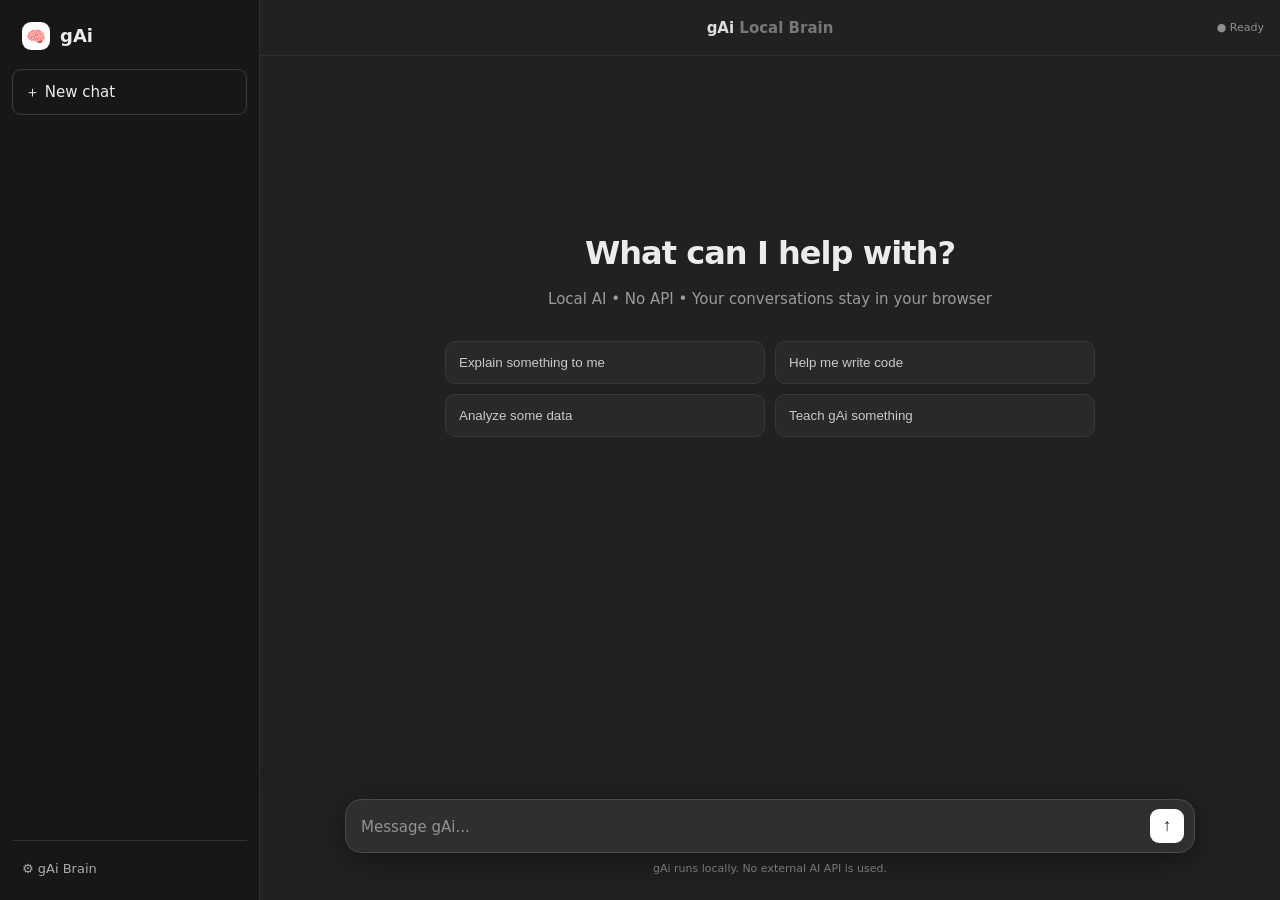
==== commit 0ee8e82e: "Connect ChatGPT-style UI to local gAi brain engine" ====
--- a/index.html
+++ b/index.html
@@ -1 +1 @@
-<!doctype html><html lang="en"><head><meta charset="utf-8"><meta name="viewport" content="width=device-width,initial-scale=1"><title>gAi • Growing Brain</title><link rel="stylesheet" href="./style.css"></head><body><div class="app"><aside class="sidebar"><div class="sidebar-brand"><div class="brand-dot">🧠</div><span>gAi</span></div><button class="new-chat" id="newChat"><span>＋ New chat</span></button><div class="chat-list" id="chatList"></div><div class="sidebar-bottom"><a class="side-link" href="https://github.com/Iammdtanvirrahman2007/gAi" target="_blank">⚙ gAi Brain</a></div></aside><section class="main"><header class="topbar"><div class="model-name">gAi <span style="color:#777">Local Brain</span></div><div class="model-status" id="modelStatus">● Ready</div></header><div class="chat-scroll" id="chatScroll"><main class="chat-inner" id="chatInner"><div class="welcome" id="welcome"><h1>What can I help with?</h1><p>Local AI • No API • Your conversations stay in your browser</p><div class="empty-suggestions"><button class="suggestion">Explain something to me</button><button class="suggestion">Help me write code</button><button class="suggestion">Analyze some data</button><button class="suggestion">Teach gAi something</button></div></div></main></div></section></div><div class="composer-wrap"><div class="composer"><textarea id="chatInput" rows="1" placeholder="Message gAi..."></textarea><button class="stop" id="stopBtn">Stop</button><button class="send" id="sendBtn" aria-label="Send">↑</button></div><div class="composer-note">gAi can make mistakes. Check important information.</div></div><script type="module">import * as Transformer from './brain/language/micro_transformer.js';import * as TinyLM from './brain/language/tiny_lm.js';import * as Dataset from './brain/language/dataset.js';import * as Tokenizer from './brain/language/tokenizer.js';const KEY='gAiChatsV1';const $=id=>document.getElementById(id);let chats=load();let current=null;let busy=false;let abort=false;function load(){try{return JSON.parse(localStorage.getItem(KEY))||[]}catch{return[]}}function save(){try{localStorage.setItem(KEY,JSON.stringify(chats.slice(-50)))}catch{}}function makeChat(){return{id:crypto.randomUUID?crypto.randomUUID():String(Date.now()),title:'New chat',messages:[],created:Date.now(),updated:Date.now()}}function active(){if(!current){current=makeChat();chats.push(current);save()}return current}function escape(s){return String(s).replace(/[&<>\"]/g,c=>({'&':'&amp;','<':'&lt;','>':'&gt;','\"':'&quot;'}[c]))}function renderList(){const box=$('chatList');box.innerHTML=chats.slice().reverse().map(c=>`<div class="chat-item ${c.id===current?.id?'active':''}" data-id="${c.id}">💬 <span>${escape(c.title||'New chat')}</span></div>`).join('');box.querySelectorAll('.chat-item').forEach(x=>x.onclick=()=>{current=chats.find(c=>c.id===x.dataset.id);render()})}function render(){const c=active();const inner=$('chatInner');if(!c.messages.length){inner.innerHTML=`<div class="welcome" id="welcome"><h1>What can I help with?</h1><p>Local AI • No API • Your conversations stay in your browser</p><div class="empty-suggestions"><button class="suggestion">Explain something to me</button><button class="suggestion">Help me write code</button><button class="suggestion">Analyze some data</button><button class="suggestion">Teach gAi something</button></div></div>`;inner.querySelectorAll('.suggestion').forEach(b=>b.onclick=()=>{ $('chatInput').value=b.textContent;send()});return}inner.innerHTML=c.messages.map(m=>`<div class="message ${m.role}"><div class="avatar">${m.role==='user'?'U':'G'}</div><div class="message-body"><div class="message-role">${m.role==='user'?'You':'gAi'}</div><div class="message-text">${escape(m.content)}</div></div></div>`).join('');scrollBottom()}function scrollBottom(){const s=$('chatScroll');requestAnimationFrame(()=>s.scrollTop=s.scrollHeight)}function resize(){const x=$('chatInput');x.style.height='auto';x.style.height=Math.min(x.scrollHeight,180)+'px'}async function answer(prompt,history){let context=history.slice(-6).map(x=>x.role+': '+x.content).join('\n');let full=context?context+'\nuser: '+prompt:prompt;let out='';try{out=String(Transformer.generate(full,32,{temperature:.72,topK:8,topP:.9,repeatPenalty:.8})||'').trim()}catch(e){}if(!out||out.length<2||/^\[/.test(out)){try{out=String(TinyLM.generate(prompt,32)||'').trim()}catch(e){}}if(!out)out='I am still learning. Teach me more examples and I will improve.';return out}async function send(){if(busy)return;const input=$('chatInput');const text=input.value.trim();if(!text)return;const c=active();if(!c.messages.length)c.title=text.slice(0,38);c.messages.push({role:'user',content:text,time:Date.now()});c.updated=Date.now();input.value='';resize();save();renderList();render();busy=true;abort=false;$('sendBtn').disabled=true;$('stopBtn').style.display='block';$('modelStatus').textContent='● Thinking';const placeholder={role:'assistant',content:'',time:Date.now(),typing:true};c.messages.push(placeholder);render();try{const result=await answer(text,c.messages.slice(0,-1));if(!abort)placeholder.content=result}catch(e){placeholder.content='Something went wrong while generating a response.'}placeholder.typing=false;c.updated=Date.now();save();busy=false;$('sendBtn').disabled=false;$('stopBtn').style.display='none';$('modelStatus').textContent='● Ready';render()}$('chatInput').addEventListener('input',resize);$('chatInput').addEventListener('keydown',e=>{if(e.key==='Enter'&&!e.shiftKey){e.preventDefault();send()}});$('sendBtn').onclick=send;$('stopBtn').onclick=()=>{abort=true;$('modelStatus').textContent='● Ready'};$('newChat').onclick=()=>{current=makeChat();chats.push(current);save();renderList();render();$('chatInput').focus()};if(!chats.length)current=makeChat();else current=chats[chats.length-1];renderList();render();$('chatInput').focus();window.gAiChat={send,newChat:()=>{$('newChat').click()},chats};</script></body></html>+<!doctype html><html lang="en"><head><meta charset="utf-8"><meta name="viewport" content="width=device-width,initial-scale=1"><title>gAi • Growing Brain</title><link rel="stylesheet" href="./style.css"></head><body><div class="app"><aside class="sidebar"><div class="sidebar-brand"><div class="brand-dot">🧠</div><span>gAi</span></div><button class="new-chat" id="newChat"><span>＋ New chat</span></button><div class="chat-list" id="chatList"></div><div class="sidebar-bottom"><a class="side-link" href="https://github.com/Iammdtanvirrahman2007/gAi" target="_blank">⚙ gAi Brain</a></div></aside><section class="main"><header class="topbar"><div class="model-name">gAi <span style="color:#777">Local Brain</span></div><div class="model-status" id="modelStatus">● Ready</div></header><div class="chat-scroll" id="chatScroll"><main class="chat-inner" id="chatInner"><div class="welcome" id="welcome"><h1>What can I help with?</h1><p>Local AI • No API • Your conversations stay in your browser</p><div class="empty-suggestions"><button class="suggestion">Explain something to me</button><button class="suggestion">Help me write code</button><button class="suggestion">Analyze some data</button><button class="suggestion">Teach gAi something</button></div></div></main></div></section></div><div class="composer-wrap"><div class="composer"><textarea id="chatInput" rows="1" placeholder="Message gAi..."></textarea><button class="stop" id="stopBtn">Stop</button><button class="send" id="sendBtn" aria-label="Send">↑</button></div><div class="composer-note">gAi runs locally. No external AI API is used.</div></div><script type="module">import * as ChatEngine from './brain/chat_engine.js';const KEY='gAiChatsV1';const $=id=>document.getElementById(id);let chats=load();let current=null;let busy=false;let abort=false;function load(){try{return JSON.parse(localStorage.getItem(KEY))||[]}catch{return[]}}function save(){try{localStorage.setItem(KEY,JSON.stringify(chats.slice(-50)))}catch{}}function makeChat(){return{id:crypto.randomUUID?crypto.randomUUID():String(Date.now()),title:'New chat',messages:[],created:Date.now(),updated:Date.now()}}function active(){if(!current){current=makeChat();chats.push(current);save()}return current}function escape(s){return String(s).replace(/[&<>\"]/g,c=>({'&':'&amp;','<':'&lt;','>':'&gt;','\"':'&quot;'}[c]))}function renderList(){const box=$('chatList');box.innerHTML=chats.slice().reverse().map(c=>`<div class="chat-item ${c.id===current?.id?'active':''}" data-id="${c.id}">💬 <span>${escape(c.title||'New chat')}</span></div>`).join('');box.querySelectorAll('.chat-item').forEach(x=>x.onclick=()=>{current=chats.find(c=>c.id===x.dataset.id);render()})}function render(){const c=active();const inner=$('chatInner');if(!c.messages.length){inner.innerHTML=`<div class="welcome" id="welcome"><h1>What can I help with?</h1><p>Local AI • No API • Your conversations stay in your browser</p><div class="empty-suggestions"><button class="suggestion">Explain something to me</button><button class="suggestion">Help me write code</button><button class="suggestion">Analyze some data</button><button class="suggestion">Teach gAi something</button></div></div>`;inner.querySelectorAll('.suggestion').forEach(b=>b.onclick=()=>{$('chatInput').value=b.textContent;send()});return}inner.innerHTML=c.messages.map(m=>`<div class="message ${m.role}"><div class="avatar">${m.role==='user'?'U':'G'}</div><div class="message-body"><div class="message-role">${m.role==='user'?'You':'gAi'}</div><div class="message-text">${escape(m.content)}</div></div></div>`).join('');scrollBottom()}function scrollBottom(){const s=$('chatScroll');requestAnimationFrame(()=>s.scrollTop=s.scrollHeight)}function resize(){const x=$('chatInput');x.style.height='auto';x.style.height=Math.min(x.scrollHeight,180)+'px'}async function answer(prompt,history){return await ChatEngine.answer(prompt,history)}async function send(){if(busy)return;const input=$('chatInput');const text=input.value.trim();if(!text)return;const c=active();if(!c.messages.length)c.title=text.slice(0,38);c.messages.push({role:'user',content:text,time:Date.now()});c.updated=Date.now();input.value='';resize();save();renderList();render();busy=true;abort=false;$('sendBtn').disabled=true;$('stopBtn').style.display='block';$('modelStatus').textContent='● Thinking';const placeholder={role:'assistant',content:'',time:Date.now(),typing:true};c.messages.push(placeholder);render();try{const result=await answer(text,c.messages.slice(0,-1));if(!abort)placeholder.content=result;else placeholder.content='Generation stopped.'}catch(e){placeholder.content='Something went wrong while generating a response.'}placeholder.typing=false;c.updated=Date.now();save();busy=false;$('sendBtn').disabled=false;$('stopBtn').style.display='none';$('modelStatus').textContent='● Ready';render()}$('chatInput').addEventListener('input',resize);$('chatInput').addEventListener('keydown',e=>{if(e.key==='Enter'&&!e.shiftKey){e.preventDefault();send()}});$('sendBtn').onclick=send;$('stopBtn').onclick=()=>{abort=true;$('modelStatus').textContent='● Stopping'};$('newChat').onclick=()=>{current=makeChat();chats.push(current);save();renderList();render();$('chatInput').focus()};if(!chats.length)current=makeChat();else current=chats[chats.length-1];renderList();render();$('chatInput').focus();window.gAiChat={send,newChat:()=>$('newChat').click(),chats};</script></body></html>
